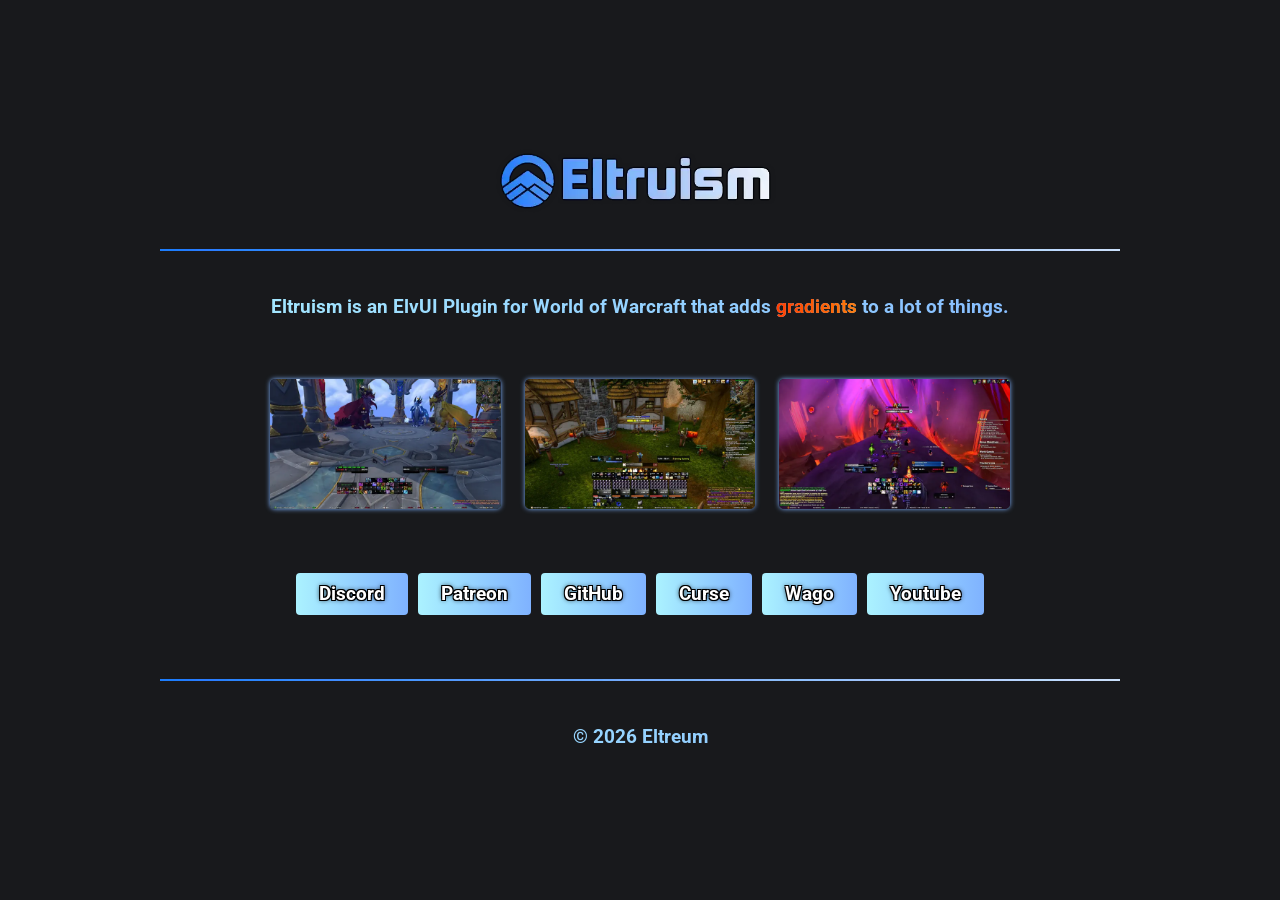
==== index.html @ 178b3215 "new year" ====
<!DOCTYPE html>
<html lang="en">
	<head>
		<meta charset="UTF-8">
		<meta name="viewport" content="width=device-width, initial-scale=1.0">
		<meta name="description" content="ElvUI Eltruism AddOn for World of Warcraft">
		<title>Eltruism</title>

		<link rel="preload" as="font" type="font/woff2" href="roboto-v48-latin-700.woff2" crossorigin>
		<link rel="preload" as="style" href="styles.css">
		<link rel="preload" as="image" href="name.webp">

		<link rel="stylesheet" href="styles.css">
		<link rel="icon" type="image/x-icon" href="favicon.png">
	</head>

	<body>
		<main class="container">
			<header>
				<h1>
					<img src="name.webp" alt="Eltruism Logo" class="logo" width="512" height="128">
				</h1>
				<hr class="separator">
				<p>
					<span>Eltruism is an ElvUI Plugin for World of Warcraft that adds <span class="animated-gradient-text">gradients</span> to a lot of things.</span>
				</p>
			</header>

			<section class="preview-gallery">
				<a href="Preview1Full.webp" target="_blank" class="preview-link">
					<img class="preview-image" src="PagePreview1.webp" alt="Eltruism Preview Image 1" width="300" height="169" loading="lazy">
				</a>
				<a href="Preview2Full.webp" target="_blank" class="preview-link">
					<img class="preview-image" src="PagePreview2.webp" alt="Eltruism Preview Image 2" width="300" height="169" loading="lazy">
				</a>
				<a href="Preview3Full.webp" target="_blank" class="preview-link">
					<img class="preview-image" src="PagePreview3.webp" alt="Eltruism Preview Image 3" width="300" height="169" loading="lazy">
				</a>
			</section>

			<nav class="button-group">
				<a class="button" href="https://discord.gg/rBXNxUY6pk" target="_blank" rel="noopener noreferrer"><span>Discord</span></a>
				<a class="button" href="https://www.patreon.com/eltreum" target="_blank" rel="noopener noreferrer"><span>Patreon</span></a>
				<a class="button" href="https://github.com/eltreum0/eltruism/releases/latest" target="_blank" rel="noopener noreferrer"><span>GitHub</span></a>
				<a class="button" href="https://www.curseforge.com/wow/addons/elvui-eltruism" target="_blank" rel="noopener noreferrer"><span>Curse</span></a>
				<a class="button" href="https://addons.wago.io/addons/elvui-eltruism" target="_blank" rel="noopener noreferrer"><span>Wago</span></a>
				<a class="button" href="https://www.youtube.com/results?search_query=eltruism" target="_blank" rel="noopener noreferrer"><span>Youtube</span></a>
			</nav>

			<footer>
				<hr class="separator">
				<p>© 2026 Eltreum</p>
			</footer>
		</main>
	</body>
</html>
---- styles.css ----
/* --- Self-Hosted Font Definition --- */
@font-face {
  font-display: swap;
  font-family: 'Roboto';
  font-style: normal;
  font-weight: 700;
  src: url('roboto-v48-latin-700.woff2') format('woff2');
}

/* This creates the "perfect fallback" font to prevent layout shift */
@font-face {
  font-family: 'Roboto Fallback';
  src: local('Arial');
  size-adjust: 97.8%;
  ascent-override: 92.5%;
  descent-override: 24.5%;
  line-gap-override: 0%;
}

/* --- CSS Variables --- */
:root {
	--bg-color: #18191c;
	--primary-gradient: linear-gradient(to right, #abf2ff, #7fb2ff);
	--text-color: #FFFFFF;
	--shadow-color: #7fb2ff;
	--anim-grad-c1: #ff3e02;
	--anim-grad-c2: #ff7c0a;
}

/* --- Base Layout --- */
body, html {
	margin: 0;
	padding: 0;
	width: 100%;
	min-height: 100vh;
	background-color: var(--bg-color);
	background-attachment: fixed;
	/* Use the fallback font first, then the real one */
	font-family: 'Roboto', 'Roboto Fallback', Arial, sans-serif;
	text-align: center;
}
body {
	display: flex;
	align-items: center;
	justify-content: center;
}
header, footer {
	width: 100%;
}
.container {
	max-width: 1200px;
	width: 95%;
	padding: 1rem;
	display: flex;
	flex-direction: column;
	align-items: center;
}

/* --- Page Elements --- */
p {
	font-size: clamp(1rem, 2vw, 1.2rem);
	min-height: 48px;
	display: flex;
	align-items: center;
	justify-content: center;
	background: var(--primary-gradient);
	-webkit-background-clip: text;
	background-clip: text;
	color: transparent;
	margin: 1rem 0;
	font-weight: bold;
}
.logo {
	display: block;
	max-width: clamp(288px, 19.2vw, 352px);
	height: auto;
	aspect-ratio: 512 / 128;
	margin: 0 auto;
}
.separator {
	border: none;
	height: 2px;
	width: 80%;
	margin: 2rem auto;
	background-image: url('bar.webp');
	background-size: 100% 100%;
}

/* --- Animations --- */
.animated-gradient-text {
	--bg-size: 200%;
	background: linear-gradient(90deg, var(--anim-grad-c1), var(--anim-grad-c2), var(--anim-grad-c1)) 0 0 / var(--bg-size) 100%;
	color: transparent;
	-webkit-background-clip: text;
	background-clip: text;
	animation: cyclegradient 5s infinite linear;
}
@keyframes cyclegradient {
	to {
		background-position: var(--bg-size) 0;
	}
}

/* --- Image Gallery --- */
.preview-gallery {
	display: flex;
	flex-direction: column;
	align-items: center;
	gap: 1.5rem;
	margin: 2rem 0;
}
.preview-gallery a {
	position: relative;
	z-index: 1;
	display: block;
	transition: transform 0.2s ease-in-out;
	aspect-ratio: 300 / 169; /* Perfectly match the HTML attributes */
}
.preview-image {
	display: block;
	width: 100%;
	height: 100%;
    object-fit: cover;
	border-radius: 5px;
	box-shadow: 0 0 5px var(--shadow-color);
	cursor: pointer;
}
.preview-gallery a:hover {
	z-index: 10;
	transform: scale(1.5);
}

/* --- Buttons --- */
.button-group {
	margin: 2rem 0;
	display: flex;
	flex-wrap: wrap;
	justify-content: center;
	gap: 10px;
	position: relative;
	z-index: 5;
}
.button {
	display: inline-block;
	padding: 0.5em 1.2em;
	border-radius: 4px;
	border: none;
	background-image: var(--primary-gradient);
	color: var(--text-color);
	text-shadow:
		0px 0px 5px #000,
		-1px -1px 0 #000,
		 1px -1px 0 #000,
		-1px  1px 0 #000,
		 1px  1px 0 #000;
	font-size: clamp(1rem, 2vw, 1.2rem);
	font-weight: bold;
	cursor: pointer;
	transition: all 0.5s;
	text-decoration: none;
	position: relative;
	overflow: hidden;
}
.button span { display: inline-block; position: relative; transition: transform 0.3s; }
.button:hover span { transform: translateX(-10px); }
.button::after { content: '\00bb'; position: absolute; opacity: 0; top: 50%; right: -20px; transform: translateY(-50%); transition: 0.3s; }
.button:hover::after { opacity: 1; right: 15px; }

/* --- Responsive Layout --- */
@media (min-aspect-ratio: 4/3) {
	.preview-gallery {
		flex-direction: row;
	}
	.preview-gallery a {
		width: clamp(180px, 18vw, 280px);
	}
	.preview-gallery a:hover {
		transform: scale(1.7);
	}
}
@media (max-width: 768px) {
	.preview-gallery a:hover {
		transform: scale(1.25);
	}
}
@media (max-width: 480px) {
	.preview-gallery a:hover {
		transform: scale(1.1);
	}
}
---- styles.css ----
/* --- Self-Hosted Font Definition --- */
@font-face {
  font-display: swap;
  font-family: 'Roboto';
  font-style: normal;
  font-weight: 700;
  src: url('roboto-v48-latin-700.woff2') format('woff2');
}

/* This creates the "perfect fallback" font to prevent layout shift */
@font-face {
  font-family: 'Roboto Fallback';
  src: local('Arial');
  size-adjust: 97.8%;
  ascent-override: 92.5%;
  descent-override: 24.5%;
  line-gap-override: 0%;
}

/* --- CSS Variables --- */
:root {
	--bg-color: #18191c;
	--primary-gradient: linear-gradient(to right, #abf2ff, #7fb2ff);
	--text-color: #FFFFFF;
	--shadow-color: #7fb2ff;
	--anim-grad-c1: #ff3e02;
	--anim-grad-c2: #ff7c0a;
}

/* --- Base Layout --- */
body, html {
	margin: 0;
	padding: 0;
	width: 100%;
	min-height: 100vh;
	background-color: var(--bg-color);
	background-attachment: fixed;
	/* Use the fallback font first, then the real one */
	font-family: 'Roboto', 'Roboto Fallback', Arial, sans-serif;
	text-align: center;
}
body {
	display: flex;
	align-items: center;
	justify-content: center;
}
header, footer {
	width: 100%;
}
.container {
	max-width: 1200px;
	width: 95%;
	padding: 1rem;
	display: flex;
	flex-direction: column;
	align-items: center;
}

/* --- Page Elements --- */
p {
	font-size: clamp(1rem, 2vw, 1.2rem);
	min-height: 48px;
	display: flex;
	align-items: center;
	justify-content: center;
	background: var(--primary-gradient);
	-webkit-background-clip: text;
	background-clip: text;
	color: transparent;
	margin: 1rem 0;
	font-weight: bold;
}
.logo {
	display: block;
	max-width: clamp(288px, 19.2vw, 352px);
	height: auto;
	aspect-ratio: 512 / 128;
	margin: 0 auto;
}
.separator {
	border: none;
	height: 2px;
	width: 80%;
	margin: 2rem auto;
	background-image: url('bar.webp');
	background-size: 100% 100%;
}

/* --- Animations --- */
.animated-gradient-text {
	--bg-size: 200%;
	background: linear-gradient(90deg, var(--anim-grad-c1), var(--anim-grad-c2), var(--anim-grad-c1)) 0 0 / var(--bg-size) 100%;
	color: transparent;
	-webkit-background-clip: text;
	background-clip: text;
	animation: cyclegradient 5s infinite linear;
}
@keyframes cyclegradient {
	to {
		background-position: var(--bg-size) 0;
	}
}

/* --- Image Gallery --- */
.preview-gallery {
	display: flex;
	flex-direction: column;
	align-items: center;
	gap: 1.5rem;
	margin: 2rem 0;
}
.preview-gallery a {
	position: relative;
	z-index: 1;
	display: block;
	transition: transform 0.2s ease-in-out;
	aspect-ratio: 300 / 169; /* Perfectly match the HTML attributes */
}
.preview-image {
	display: block;
	width: 100%;
	height: 100%;
    object-fit: cover;
	border-radius: 5px;
	box-shadow: 0 0 5px var(--shadow-color);
	cursor: pointer;
}
.preview-gallery a:hover {
	z-index: 10;
	transform: scale(1.5);
}

/* --- Buttons --- */
.button-group {
	margin: 2rem 0;
	display: flex;
	flex-wrap: wrap;
	justify-content: center;
	gap: 10px;
	position: relative;
	z-index: 5;
}
.button {
	display: inline-block;
	padding: 0.5em 1.2em;
	border-radius: 4px;
	border: none;
	background-image: var(--primary-gradient);
	color: var(--text-color);
	text-shadow:
		0px 0px 5px #000,
		-1px -1px 0 #000,
		 1px -1px 0 #000,
		-1px  1px 0 #000,
		 1px  1px 0 #000;
	font-size: clamp(1rem, 2vw, 1.2rem);
	font-weight: bold;
	cursor: pointer;
	transition: all 0.5s;
	text-decoration: none;
	position: relative;
	overflow: hidden;
}
.button span { display: inline-block; position: relative; transition: transform 0.3s; }
.button:hover span { transform: translateX(-10px); }
.button::after { content: '\00bb'; position: absolute; opacity: 0; top: 50%; right: -20px; transform: translateY(-50%); transition: 0.3s; }
.button:hover::after { opacity: 1; right: 15px; }

/* --- Responsive Layout --- */
@media (min-aspect-ratio: 4/3) {
	.preview-gallery {
		flex-direction: row;
	}
	.preview-gallery a {
		width: clamp(180px, 18vw, 280px);
	}
	.preview-gallery a:hover {
		transform: scale(1.7);
	}
}
@media (max-width: 768px) {
	.preview-gallery a:hover {
		transform: scale(1.25);
	}
}
@media (max-width: 480px) {
	.preview-gallery a:hover {
		transform: scale(1.1);
	}
}
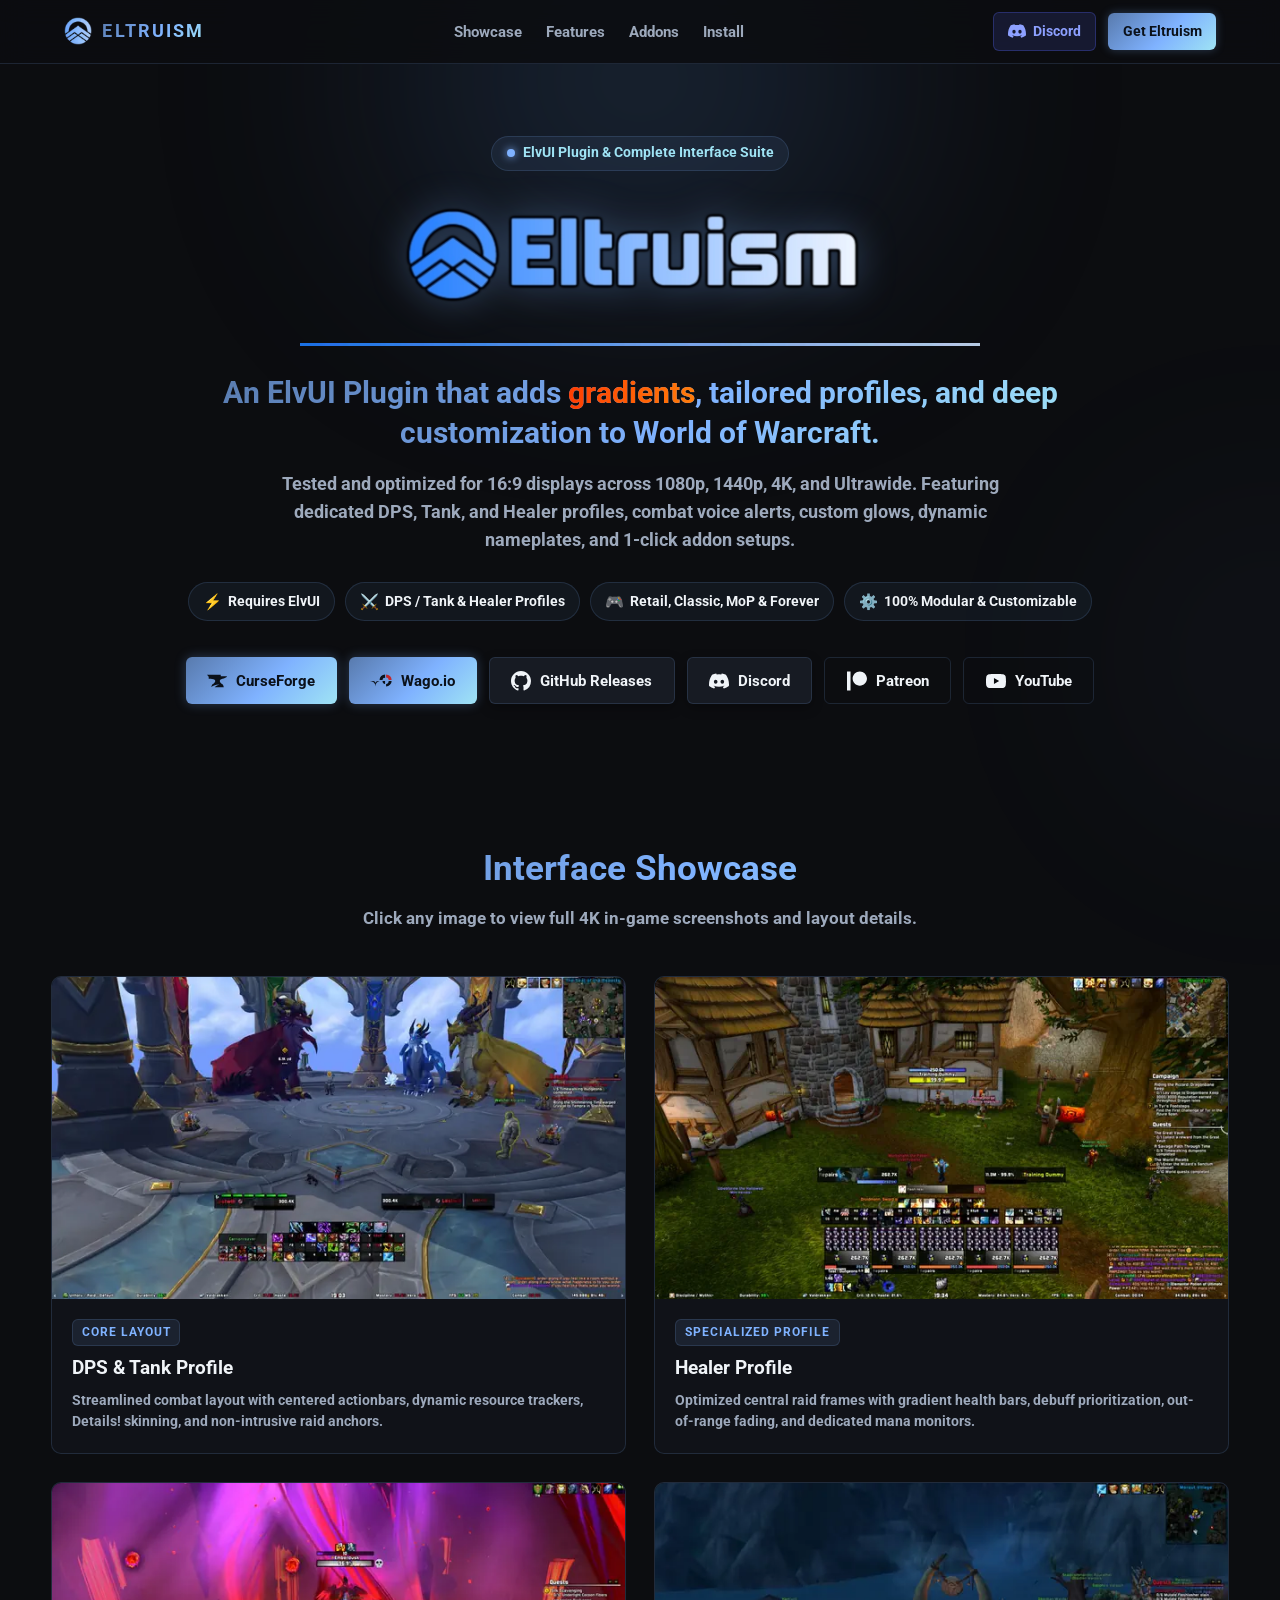
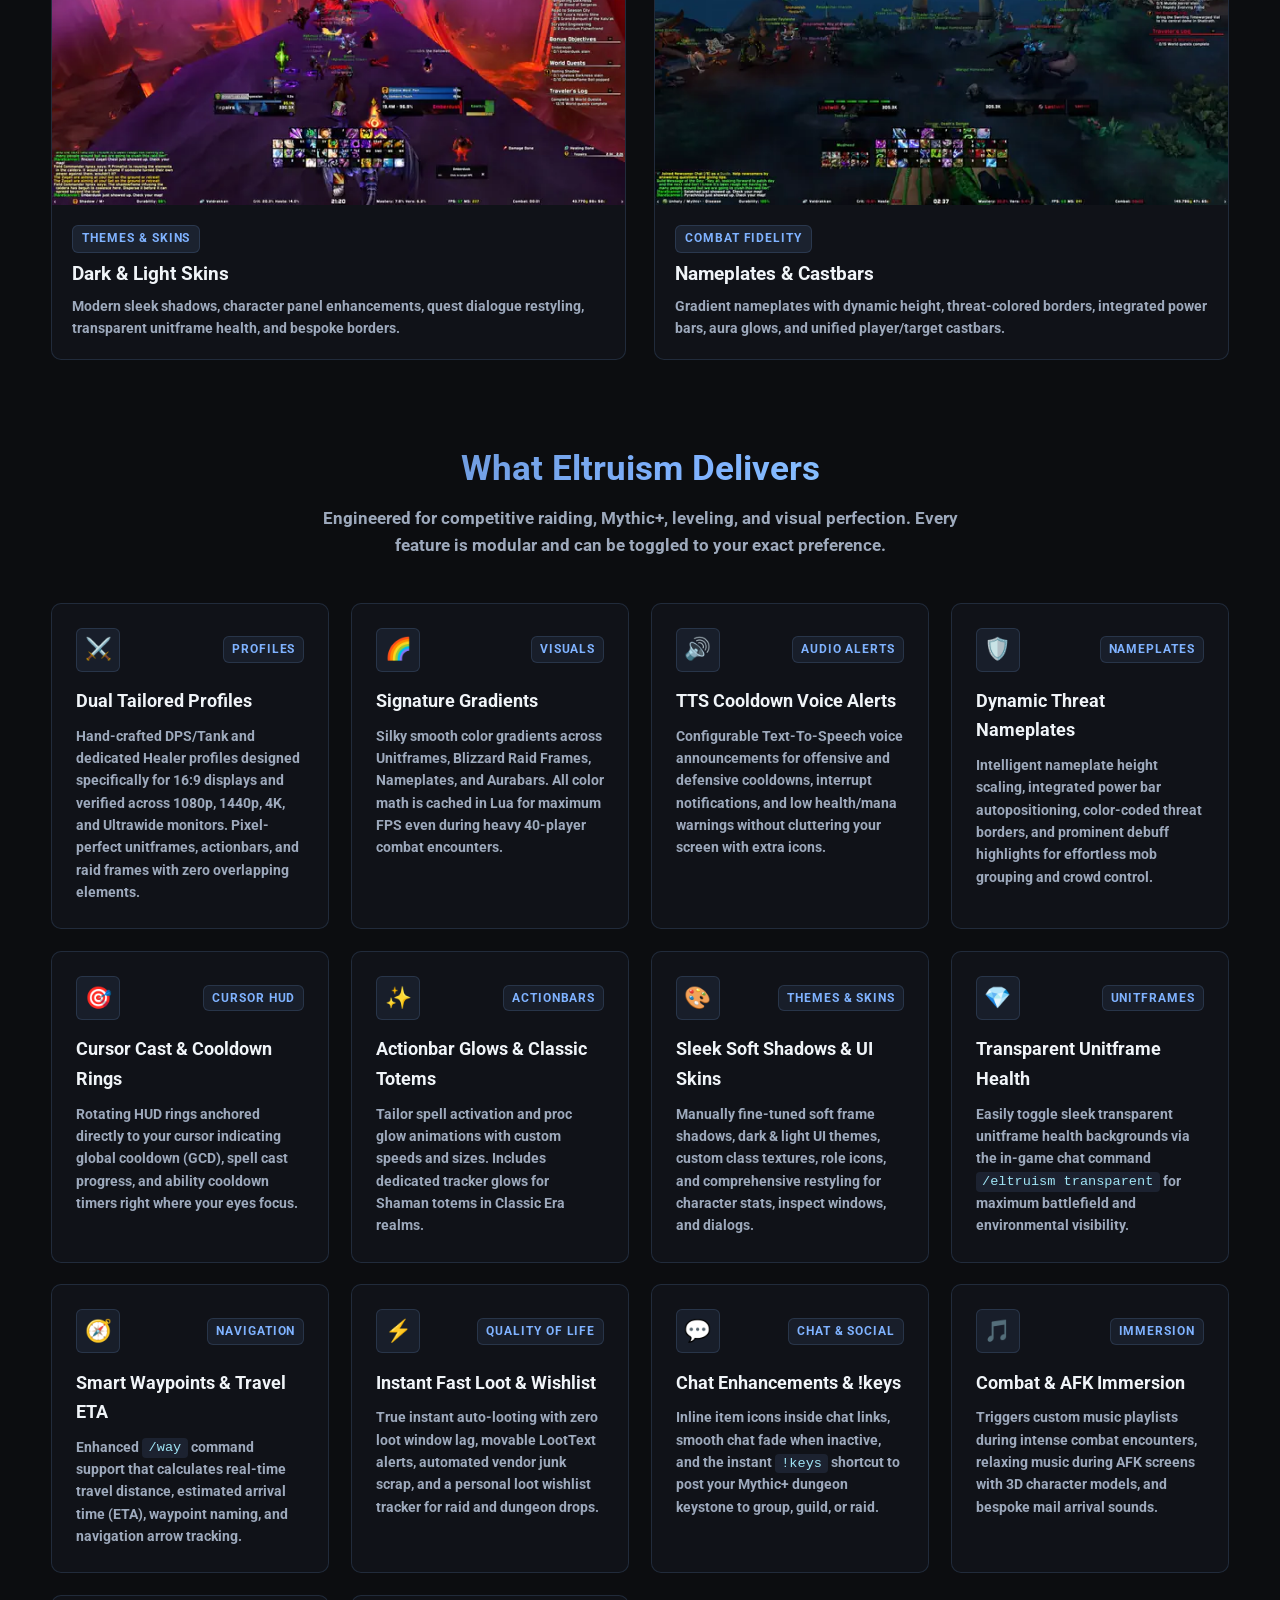
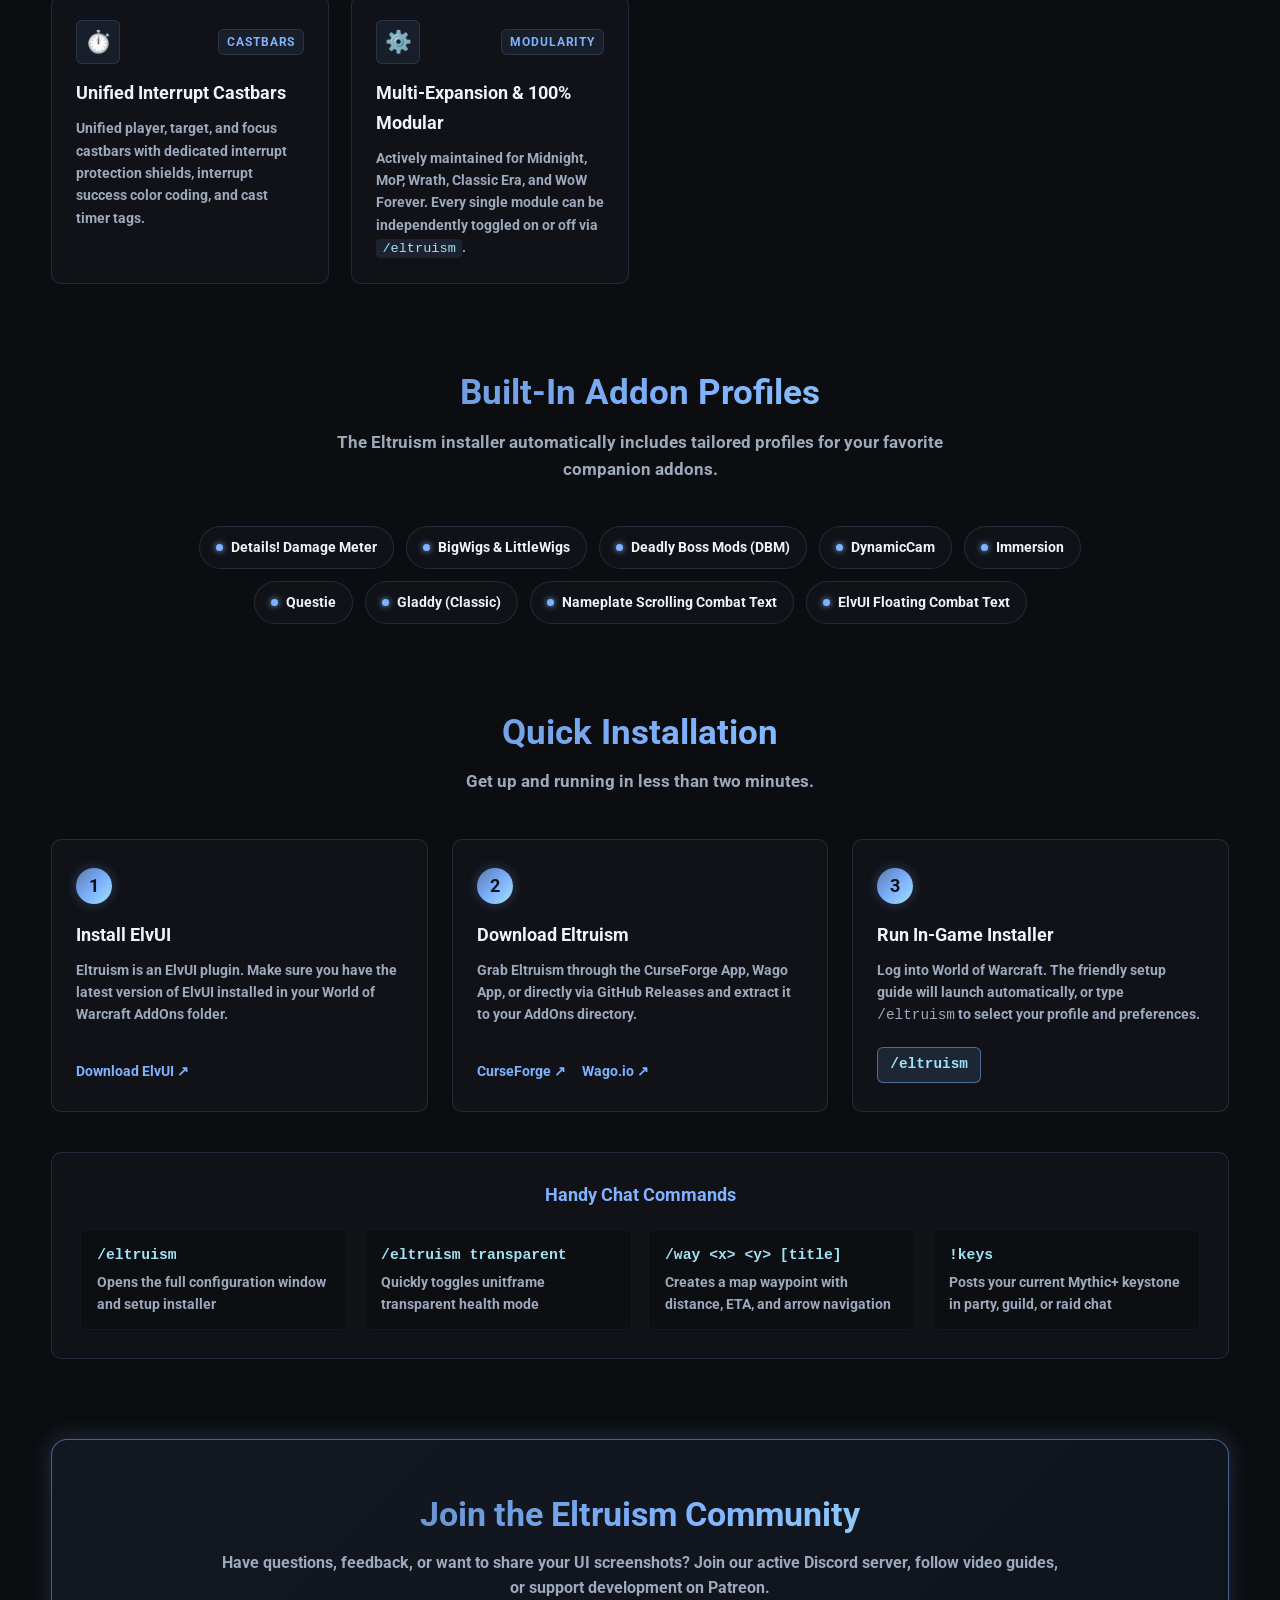
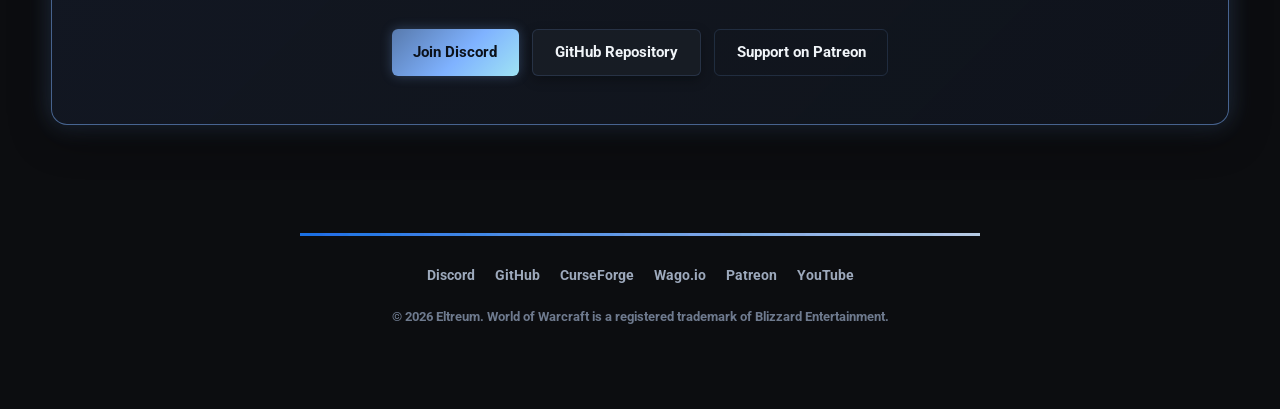
==== commit 441461e9: "update with a better layout and descriptions" ====
--- a/index.html
+++ b/index.html
@@ -1,56 +1,714 @@
 <!DOCTYPE html>
 <html lang="en">
-	<head>
-		<meta charset="UTF-8">
-		<meta name="viewport" content="width=device-width, initial-scale=1.0">
-		<meta name="description" content="ElvUI Eltruism AddOn for World of Warcraft">
-		<title>Eltruism</title>
-
-		<link rel="preload" as="font" type="font/woff2" href="roboto-v48-latin-700.woff2" crossorigin>
-		<link rel="preload" as="style" href="styles.css">
-		<link rel="preload" as="image" href="name.webp">
-
-		<link rel="stylesheet" href="styles.css">
-		<link rel="icon" type="image/x-icon" href="favicon.png">
-	</head>
-
-	<body>
-		<main class="container">
-			<header>
-				<h1>
-					<img src="name.webp" alt="Eltruism Logo" class="logo" width="512" height="128">
-				</h1>
-				<hr class="separator">
-				<p>
-					<span>Eltruism is an ElvUI Plugin for World of Warcraft that adds <span class="animated-gradient-text">gradients</span> to a lot of things.</span>
-				</p>
-			</header>
-
-			<section class="preview-gallery">
-				<a href="Preview1Full.webp" target="_blank" class="preview-link">
-					<img class="preview-image" src="PagePreview1.webp" alt="Eltruism Preview Image 1" width="300" height="169" loading="lazy">
+
+<head>
+	<meta charset="UTF-8">
+	<meta name="viewport" content="width=device-width, initial-scale=1.0">
+	<title>Eltruism — Premium ElvUI Plugin &amp; Profiles for World of Warcraft</title>
+	<meta name="description"
+		content="Eltruism is an ElvUI plugin for World of Warcraft featuring handcrafted DPS/Tank &amp; Healer profiles, signature gradients, custom glows, dynamic nameplates, TTS cooldowns, and addon integrations.">
+	<meta name="keywords"
+		content="ElvUI, Eltruism, Eltreum, World of Warcraft, WoW AddOn, WoW UI, Healer Profile, DPS Profile, Nameplates, Gradients, Tukui, CurseForge, Wago">
+	<meta name="author" content="Eltreum">
+	<link rel="canonical" href="https://eltruism.com/">
+
+	<meta property="og:type" content="website">
+	<meta property="og:url" content="https://eltruism.com/">
+	<meta property="og:title" content="Eltruism — Premium ElvUI Plugin &amp; Profiles for World of Warcraft">
+	<meta property="og:description"
+		content="Handcrafted DPS/Tank &amp; Healer profiles, signature gradients, custom glows, dynamic nameplates, TTS cooldowns, and deep addon integrations.">
+	<meta property="og:image" content="https://eltruism.com/PagePreview1.webp">
+	<meta property="og:image:width" content="640">
+	<meta property="og:image:height" content="360">
+
+	<meta name="twitter:card" content="summary_large_image">
+	<meta name="twitter:url" content="https://eltruism.com/">
+	<meta name="twitter:title" content="Eltruism — Premium ElvUI Plugin &amp; Profiles">
+	<meta name="twitter:description"
+		content="Handcrafted DPS/Tank &amp; Healer profiles, signature gradients, custom glows, dynamic nameplates, and deep addon integrations.">
+	<meta name="twitter:image" content="https://eltruism.com/PagePreview1.webp">
+
+	<meta name="theme-color" content="#101114">
+	<link rel="icon" type="image/png" href="favicon.png">
+
+	<link rel="preload" as="font" type="font/woff2" href="roboto-v48-latin-700.woff2" crossorigin>
+	<link rel="preload" as="style" href="styles.css">
+	<link rel="preload" as="image" href="logohq.webp">
+
+	<link rel="stylesheet" href="styles.css">
+</head>
+
+<body>
+
+	<div class="bg-glow bg-glow-1" aria-hidden="true"></div>
+	<div class="bg-glow bg-glow-2" aria-hidden="true"></div>
+
+	<nav class="site-nav" aria-label="Main Navigation">
+		<div class="nav-inner">
+			<a href="#" class="nav-brand" aria-label="Eltruism Home">
+				<img src="logo.webp" alt="Eltruism Crest" class="nav-logo" width="32" height="32">
+				<span class="nav-brand-text">ELTRUISM</span>
+			</a>
+			<ul class="nav-links">
+				<li><a href="#previews">Showcase</a></li>
+				<li><a href="#features">Features</a></li>
+				<li><a href="#addons">Addons</a></li>
+				<li><a href="#install">Install</a></li>
+			</ul>
+			<div class="nav-actions">
+				<a href="https://discord.gg/rBXNxUY6pk" target="_blank" rel="noopener noreferrer"
+					class="nav-btn nav-btn-discord" aria-label="Join Discord">
+					<svg class="icon" viewBox="0 0 24 24" width="18" height="18" aria-hidden="true" fill="currentColor">
+						<path
+							d="M20.317 4.37a19.791 19.791 0 0 0-4.885-1.515.074.074 0 0 0-.079.037c-.21.375-.444.864-.608 1.25a18.27 18.27 0 0 0-5.487 0 12.64 12.64 0 0 0-.617-1.25.077.077 0 0 0-.079-.037A19.736 19.736 0 0 0 3.677 4.37a.07.07 0 0 0-.032.027C.533 9.046-.32 13.58.099 18.057a.082.082 0 0 0 .031.057 19.9 19.9 0 0 0 5.993 3.03.078.078 0 0 0 .084-.028c.462-.63.874-1.295 1.226-1.994.021-.041.001-.09-.041-.106a13.107 13.107 0 0 1-1.872-.892.077.077 0 0 1-.008-.128 10.2 10.2 0 0 0 .372-.292.074.074 0 0 1 .077-.01c3.929 1.793 8.18 1.793 12.061 0a.074.074 0 0 1 .078.01c.12.098.246.198.373.292a.077.077 0 0 1-.006.127 12.299 12.299 0 0 1-1.873.893.077.077 0 0 0-.041.107c.36.698.772 1.362 1.225 1.993a.076.076 0 0 0 .084.028 19.839 19.839 0 0 0 6.002-3.03.077.077 0 0 0 .032-.054c.5-5.177-.838-9.674-3.549-13.66a.061.061 0 0 0-.031-.028zM8.02 15.33c-1.183 0-2.157-1.085-2.157-2.419 0-1.333.956-2.419 2.157-2.419 1.21 0 2.176 1.096 2.157 2.42 0 1.333-.956 2.418-2.157 2.418zm7.975 0c-1.183 0-2.157-1.085-2.157-2.419 0-1.333.955-2.419 2.157-2.419 1.21 0 2.176 1.096 2.157 2.42 0 1.333-.946 2.418-2.157 2.418z" />
+					</svg>
+					<span>Discord</span>
 				</a>
-				<a href="Preview2Full.webp" target="_blank" class="preview-link">
-					<img class="preview-image" src="PagePreview2.webp" alt="Eltruism Preview Image 2" width="300" height="169" loading="lazy">
+				<a href="#install" class="nav-btn nav-btn-primary">
+					<span>Get Eltruism</span>
 				</a>
-				<a href="Preview3Full.webp" target="_blank" class="preview-link">
-					<img class="preview-image" src="PagePreview3.webp" alt="Eltruism Preview Image 3" width="300" height="169" loading="lazy">
+			</div>
+		</div>
+	</nav>
+
+	<main class="page-container">
+
+		<header class="hero-section">
+			<div class="hero-badge">
+				<span class="badge-dot"></span>
+				<span>ElvUI Plugin &amp; Complete Interface Suite</span>
+			</div>
+
+			<div class="hero-logo-wrap">
+				<img src="logohq.webp" alt="Eltruism Logo" class="hero-logo" width="512" height="128"
+					fetchpriority="high">
+			</div>
+
+			<hr class="separator" aria-hidden="true">
+
+			<h1 class="hero-tagline">
+				An ElvUI Plugin that adds <span class="animated-gradient-text">gradients</span>, tailored profiles, and
+				deep customization to World of Warcraft.
+			</h1>
+
+			<p class="hero-subtext">
+				Tested and optimized for 16:9 displays across 1080p, 1440p, 4K, and Ultrawide. Featuring dedicated DPS,
+				Tank, and Healer profiles, combat voice alerts, custom glows, dynamic nameplates, and 1-click addon
+				setups.
+			</p>
+
+			<div class="hero-pills" role="list">
+				<div class="pill" role="listitem">
+					<span class="pill-icon">⚡</span>
+					<span>Requires ElvUI</span>
+				</div>
+				<div class="pill" role="listitem">
+					<span class="pill-icon">⚔️</span>
+					<span>DPS / Tank &amp; Healer Profiles</span>
+				</div>
+				<div class="pill" role="listitem">
+					<span class="pill-icon">🎮</span>
+					<span>Retail, Classic, MoP &amp; Forever</span>
+				</div>
+				<div class="pill" role="listitem">
+					<span class="pill-icon">⚙️</span>
+					<span>100% Modular &amp; Customizable</span>
+				</div>
+			</div>
+
+			<div class="hero-cta-group">
+				<a class="button button-primary" href="https://www.curseforge.com/wow/addons/elvui-eltruism"
+					target="_blank" rel="noopener noreferrer">
+					<svg class="btn-icon" viewBox="0 0 24 24" width="20" height="20" aria-hidden="true"
+						fill="currentColor">
+						<path
+							d="M18.326 9.2145S23.2261 8.4418 24 6.1882h-7.5066V4.4H0l2.0318 2.3576V9.173s5.1267-.2665 7.1098 1.2372c2.7146 2.516-3.053 5.917-3.053 5.917L5.0995 19.6c1.5465-1.4726 4.494-3.3775 9.8983-3.2857-2.0565.65-4.1245 1.6651-5.7344 3.2857h10.9248l-1.0288-3.2726s-7.918-4.6688-.8336-7.1127z" />
+					</svg>
+					<span>CurseForge</span>
 				</a>
-			</section>
-
-			<nav class="button-group">
-				<a class="button" href="https://discord.gg/rBXNxUY6pk" target="_blank" rel="noopener noreferrer"><span>Discord</span></a>
-				<a class="button" href="https://www.patreon.com/eltreum" target="_blank" rel="noopener noreferrer"><span>Patreon</span></a>
-				<a class="button" href="https://github.com/eltreum0/eltruism/releases/latest" target="_blank" rel="noopener noreferrer"><span>GitHub</span></a>
-				<a class="button" href="https://www.curseforge.com/wow/addons/elvui-eltruism" target="_blank" rel="noopener noreferrer"><span>Curse</span></a>
-				<a class="button" href="https://addons.wago.io/addons/elvui-eltruism" target="_blank" rel="noopener noreferrer"><span>Wago</span></a>
-				<a class="button" href="https://www.youtube.com/results?search_query=eltruism" target="_blank" rel="noopener noreferrer"><span>Youtube</span></a>
-			</nav>
-
-			<footer>
-				<hr class="separator">
-				<p>© 2026 Eltreum</p>
-			</footer>
-		</main>
-	</body>
+
+				<a class="button button-primary" href="https://addons.wago.io/addons/elvui-eltruism" target="_blank"
+					rel="noopener noreferrer">
+					<svg class="btn-icon" viewBox="0 0 175 97" width="22" height="13" aria-hidden="true">
+						<path fill="#c1272d"
+							d="M 128,44 L 148,44 A 20,20 0 0,0 128,24 L 128,0 A 44,44 0 0,1 172,44 Z" />
+						<path fill="currentColor"
+							d="M 120,44 L 120,24 A 20,20 0 0,0 100,44 L 76,44 A 44,44 0 0,1 120,0 Z" />
+						<path fill="currentColor"
+							d="M 128,52 L 128,76 A 20,20 0 0,0 148,52 L 172,52 A 44,44 0 0,1 128,96 Z" />
+						<path fill="currentColor"
+							d="M 120,52 L 120,76 A 20,20 0 0,1 100,52 L 76,52 A 44,44 0 0,0 44,96 A 44,44 0 0,0 0,52 L 24,52 A 20,20 0 0,1 44,72 A 20,20 0 0,1 64,52 Z" />
+					</svg>
+					<span>Wago.io</span>
+				</a>
+
+				<a class="button button-secondary" href="https://github.com/eltreum0/eltruism/releases/latest"
+					target="_blank" rel="noopener noreferrer">
+					<svg class="btn-icon" viewBox="0 0 24 24" width="20" height="20" aria-hidden="true"
+						fill="currentColor">
+						<path
+							d="M12 0C5.37 0 0 5.37 0 12c0 5.31 3.435 9.795 8.205 11.385.6.105.825-.255.825-.57 0-.285-.015-1.23-.015-2.235-3.015.555-3.795-.735-4.035-1.41-.135-.345-.72-1.41-1.23-1.695-.42-.225-1.02-.78-.015-.795.945-.015 1.62.87 1.845 1.23 1.08 1.815 2.805 1.305 3.495.99.105-.78.42-1.305.765-1.605-2.67-.3-5.46-1.335-5.46-5.925 0-1.305.465-2.385 1.23-3.225-.12-.3-.54-1.53.12-3.18 0 0 1.005-.315 3.3 1.23.96-.27 1.98-.405 3-.405s2.04.135 3 .405c2.295-1.56 3.3-1.23 3.3-1.23.66 1.65.24 2.88.12 3.18.765.84 1.23 1.905 1.23 3.225 0 4.605-2.805 5.625-5.475 5.925.435.375.81 1.095.81 2.22 0 1.605-.015 2.895-.015 3.3 0 .315.225.69.825.57A12.02 12.02 0 0 0 24 12c0-6.63-5.37-12-12-12z" />
+					</svg>
+					<span>GitHub Releases</span>
+				</a>
+
+				<a class="button button-secondary" href="https://discord.gg/rBXNxUY6pk" target="_blank"
+					rel="noopener noreferrer">
+					<svg class="btn-icon" viewBox="0 0 24 24" width="20" height="20" aria-hidden="true"
+						fill="currentColor">
+						<path
+							d="M20.317 4.37a19.791 19.791 0 0 0-4.885-1.515.074.074 0 0 0-.079.037c-.21.375-.444.864-.608 1.25a18.27 18.27 0 0 0-5.487 0 12.64 12.64 0 0 0-.617-1.25.077.077 0 0 0-.079-.037A19.736 19.736 0 0 0 3.677 4.37a.07.07 0 0 0-.032.027C.533 9.046-.32 13.58.099 18.057a.082.082 0 0 0 .031.057 19.9 19.9 0 0 0 5.993 3.03.078.078 0 0 0 .084-.028c.462-.63.874-1.295 1.226-1.994.021-.041.001-.09-.041-.106a13.107 13.107 0 0 1-1.872-.892.077.077 0 0 1-.008-.128 10.2 10.2 0 0 0 .372-.292.074.074 0 0 1 .077-.01c3.929 1.793 8.18 1.793 12.061 0a.074.074 0 0 1 .078.01c.12.098.246.198.373.292a.077.077 0 0 1-.006.127 12.299 12.299 0 0 1-1.873.893.077.077 0 0 0-.041.107c.36.698.772 1.362 1.225 1.993a.076.076 0 0 0 .084.028 19.839 19.839 0 0 0 6.002-3.03.077.077 0 0 0 .032-.054c.5-5.177-.838-9.674-3.549-13.66a.061.061 0 0 0-.031-.028zM8.02 15.33c-1.183 0-2.157-1.085-2.157-2.419 0-1.333.956-2.419 2.157-2.419 1.21 0 2.176 1.096 2.157 2.42 0 1.333-.956 2.418-2.157 2.418zm7.975 0c-1.183 0-2.157-1.085-2.157-2.419 0-1.333.955-2.419 2.157-2.419 1.21 0 2.176 1.096 2.157 2.42 0 1.333-.946 2.418-2.157 2.418z" />
+					</svg>
+					<span>Discord</span>
+				</a>
+
+				<a class="button button-outline" href="https://www.patreon.com/eltreum" target="_blank"
+					rel="noopener noreferrer">
+					<svg class="btn-icon" viewBox="0 0 24 24" width="20" height="20" aria-hidden="true"
+						fill="currentColor">
+						<path
+							d="M15.386.5C10.63.5 6.756 4.374 6.756 9.13c0 4.707 3.874 8.532 8.63 8.532 4.707 0 8.581-3.825 8.581-8.532C23.967 4.374 20.093.5 15.386.5zM.033 23.5h4.205V.5H.033v23z" />
+					</svg>
+					<span>Patreon</span>
+				</a>
+
+				<a class="button button-outline" href="https://www.youtube.com/results?search_query=eltruism"
+					target="_blank" rel="noopener noreferrer">
+					<svg class="btn-icon" viewBox="0 0 24 24" width="20" height="20" aria-hidden="true"
+						fill="currentColor">
+						<path
+							d="M23.498 6.186a3.016 3.016 0 0 0-2.122-2.136C19.505 3.545 12 3.545 12 3.545s-7.505 0-9.377.505A3.017 3.017 0 0 0 .502 6.186C0 8.07 0 12 0 12s0 3.93.502 5.814a3.016 3.016 0 0 0 2.122 2.136c1.871.505 9.376.505 9.376.505s7.505 0 9.377-.505a3.015 3.015 0 0 0 2.122-2.136C24 15.93 24 12 24 12s0-3.93-.502-5.814zM9.545 15.568V8.432L15.818 12l-6.273 3.568z" />
+					</svg>
+					<span>YouTube</span>
+				</a>
+			</div>
+		</header>
+
+
+		<section id="previews" class="section-block">
+			<div class="section-header">
+				<h2 class="section-title">Interface Showcase</h2>
+				<p class="section-subtitle">Click any image to view full 4K in-game screenshots and layout details.</p>
+			</div>
+
+			<div class="gallery-grid">
+
+				<div class="gallery-card">
+					<a href="#preview1" class="gallery-thumb-link" aria-label="Expand Preview 1: DPS and Tank Profile">
+						<img class="gallery-thumb" src="PagePreview1.webp" alt="Eltruism DPS and Tank Profile Preview"
+							width="640" height="360" loading="lazy">
+						<div class="gallery-overlay">
+							<span class="gallery-zoom-badge">🔍 Click to inspect (4K)</span>
+						</div>
+					</a>
+					<div class="gallery-meta">
+						<div class="gallery-tag">Core Layout</div>
+						<h3 class="gallery-heading">DPS &amp; Tank Profile</h3>
+						<p class="gallery-desc">Streamlined combat layout with centered actionbars, dynamic resource
+							trackers, Details! skinning, and non-intrusive raid anchors.</p>
+					</div>
+				</div>
+
+
+				<div class="gallery-card">
+					<a href="#preview2" class="gallery-thumb-link"
+						aria-label="Expand Preview 2: Healer Profile and Raid Frames">
+						<img class="gallery-thumb" src="PagePreview2.webp" alt="Eltruism Healer Profile Preview"
+							width="640" height="360" loading="lazy">
+						<div class="gallery-overlay">
+							<span class="gallery-zoom-badge">🔍 Click to inspect (4K)</span>
+						</div>
+					</a>
+					<div class="gallery-meta">
+						<div class="gallery-tag">Specialized Profile</div>
+						<h3 class="gallery-heading">Healer Profile</h3>
+						<p class="gallery-desc">Optimized central raid frames with gradient health bars, debuff
+							prioritization, out-of-range fading, and dedicated mana monitors.</p>
+					</div>
+				</div>
+
+
+				<div class="gallery-card">
+					<a href="#preview3" class="gallery-thumb-link"
+						aria-label="Expand Preview 3: Dark and Light Modes and UI Skins">
+						<img class="gallery-thumb" src="PagePreview3.webp" alt="Eltruism Skins and Themes Preview"
+							width="640" height="360" loading="lazy">
+						<div class="gallery-overlay">
+							<span class="gallery-zoom-badge">🔍 Click to inspect (4K)</span>
+						</div>
+					</a>
+					<div class="gallery-meta">
+						<div class="gallery-tag">Themes &amp; Skins</div>
+						<h3 class="gallery-heading">Dark &amp; Light Skins</h3>
+						<p class="gallery-desc">Modern sleek shadows, character panel enhancements, quest dialogue
+							restyling, transparent unitframe health, and bespoke borders.</p>
+					</div>
+				</div>
+
+
+				<div class="gallery-card">
+					<a href="#preview4" class="gallery-thumb-link"
+						aria-label="Expand Preview 4: Dynamic Nameplates and Castbars">
+						<img class="gallery-thumb" src="PagePreview4.webp"
+							alt="Eltruism Nameplates and Castbars Preview" width="640" height="360" loading="lazy">
+						<div class="gallery-overlay">
+							<span class="gallery-zoom-badge">🔍 Click to inspect (4K)</span>
+						</div>
+					</a>
+					<div class="gallery-meta">
+						<div class="gallery-tag">Combat Fidelity</div>
+						<h3 class="gallery-heading">Nameplates &amp; Castbars</h3>
+						<p class="gallery-desc">Gradient nameplates with dynamic height, threat-colored borders,
+							integrated power bars, aura glows, and unified player/target castbars.</p>
+					</div>
+				</div>
+			</div>
+		</section>
+
+		<div id="preview1" class="lightbox-modal" role="dialog" aria-modal="true"
+			aria-label="Preview 1: DPS &amp; Tank Profile">
+			<a href="#!" class="lightbox-backdrop" aria-label="Close modal"></a>
+			<div class="lightbox-dialog">
+				<div class="lightbox-topbar">
+					<span class="lightbox-title">DPS &amp; Tank Profile — 4K Screenshot</span>
+					<div class="lightbox-controls">
+						<a href="Preview1Full.webp" target="_blank" rel="noopener noreferrer" class="lightbox-external"
+							aria-label="Open original image">Open Full Image ↗</a>
+						<a href="#!" class="lightbox-close" aria-label="Close modal">&times;</a>
+					</div>
+				</div>
+				<div class="lightbox-media">
+					<img src="Preview1Full.webp" alt="Eltruism DPS and Tank Profile in full resolution" loading="lazy">
+				</div>
+				<div class="lightbox-nav">
+					<a href="#preview4" class="lightbox-arrow" aria-label="Previous image">&larr; Previous</a>
+					<span class="lightbox-counter">1 / 4</span>
+					<a href="#preview2" class="lightbox-arrow" aria-label="Next image">Next &rarr;</a>
+				</div>
+			</div>
+		</div>
+
+		<div id="preview2" class="lightbox-modal" role="dialog" aria-modal="true"
+			aria-label="Preview 2: Healer Profile">
+			<a href="#!" class="lightbox-backdrop" aria-label="Close modal"></a>
+			<div class="lightbox-dialog">
+				<div class="lightbox-topbar">
+					<span class="lightbox-title">Healer Profile — 4K Screenshot</span>
+					<div class="lightbox-controls">
+						<a href="Preview2Full.webp" target="_blank" rel="noopener noreferrer" class="lightbox-external"
+							aria-label="Open original image">Open Full Image ↗</a>
+						<a href="#!" class="lightbox-close" aria-label="Close modal">&times;</a>
+					</div>
+				</div>
+				<div class="lightbox-media">
+					<img src="Preview2Full.webp" alt="Eltruism Healer Profile in full resolution" loading="lazy">
+				</div>
+				<div class="lightbox-nav">
+					<a href="#preview1" class="lightbox-arrow" aria-label="Previous image">&larr; Previous</a>
+					<span class="lightbox-counter">2 / 4</span>
+					<a href="#preview3" class="lightbox-arrow" aria-label="Next image">Next &rarr;</a>
+				</div>
+			</div>
+		</div>
+
+		<div id="preview3" class="lightbox-modal" role="dialog" aria-modal="true"
+			aria-label="Preview 3: Skins and Themes">
+			<a href="#!" class="lightbox-backdrop" aria-label="Close modal"></a>
+			<div class="lightbox-dialog">
+				<div class="lightbox-topbar">
+					<span class="lightbox-title">Skins, Dark &amp; Light Themes — 4K Screenshot</span>
+					<div class="lightbox-controls">
+						<a href="Preview3Full.webp" target="_blank" rel="noopener noreferrer" class="lightbox-external"
+							aria-label="Open original image">Open Full Image ↗</a>
+						<a href="#!" class="lightbox-close" aria-label="Close modal">&times;</a>
+					</div>
+				</div>
+				<div class="lightbox-media">
+					<img src="Preview3Full.webp" alt="Eltruism Skins and Themes in full resolution" loading="lazy">
+				</div>
+				<div class="lightbox-nav">
+					<a href="#preview2" class="lightbox-arrow" aria-label="Previous image">&larr; Previous</a>
+					<span class="lightbox-counter">3 / 4</span>
+					<a href="#preview4" class="lightbox-arrow" aria-label="Next image">Next &rarr;</a>
+				</div>
+			</div>
+		</div>
+
+		<div id="preview4" class="lightbox-modal" role="dialog" aria-modal="true"
+			aria-label="Preview 4: Dynamic Nameplates and Castbars">
+			<a href="#!" class="lightbox-backdrop" aria-label="Close modal"></a>
+			<div class="lightbox-dialog">
+				<div class="lightbox-topbar">
+					<span class="lightbox-title">Nameplates &amp; Castbars — 4K Screenshot</span>
+					<div class="lightbox-controls">
+						<a href="Preview4Full.webp" target="_blank" rel="noopener noreferrer" class="lightbox-external"
+							aria-label="Open original image">Open Full Image ↗</a>
+						<a href="#!" class="lightbox-close" aria-label="Close modal">&times;</a>
+					</div>
+				</div>
+				<div class="lightbox-media">
+					<img src="Preview4Full.webp" alt="Eltruism Nameplates and Castbars in full resolution"
+						loading="lazy">
+				</div>
+				<div class="lightbox-nav">
+					<a href="#preview3" class="lightbox-arrow" aria-label="Previous image">&larr; Previous</a>
+					<span class="lightbox-counter">4 / 4</span>
+					<a href="#preview1" class="lightbox-arrow" aria-label="Next image">Next &rarr;</a>
+				</div>
+			</div>
+		</div>
+
+		<section id="features" class="section-block">
+			<div class="section-header">
+				<h2 class="section-title">What Eltruism Delivers</h2>
+				<p class="section-subtitle">Engineered for competitive raiding, Mythic+, leveling, and visual
+					perfection. Every feature is modular and can be toggled to your exact preference.</p>
+			</div>
+
+			<div class="features-grid">
+				<!-- Feature 1 -->
+				<div class="feature-card">
+					<div class="feature-top">
+						<div class="feature-icon-box">
+							<span class="feature-icon">⚔️</span>
+						</div>
+						<span class="feature-category">Profiles</span>
+					</div>
+					<h3 class="feature-title">Dual Tailored Profiles</h3>
+					<p class="feature-text">Hand-crafted DPS/Tank and dedicated Healer profiles designed specifically
+						for 16:9 displays and verified across 1080p, 1440p, 4K, and Ultrawide monitors. Pixel-perfect
+						unitframes, actionbars, and raid frames with zero overlapping elements.</p>
+				</div>
+
+				<div class="feature-card">
+					<div class="feature-top">
+						<div class="feature-icon-box">
+							<span class="feature-icon">🌈</span>
+						</div>
+						<span class="feature-category">Visuals</span>
+					</div>
+					<h3 class="feature-title">Signature Gradients</h3>
+					<p class="feature-text">Silky smooth color gradients across Unitframes, Blizzard Raid Frames,
+						Nameplates, and Aurabars. All color math is cached in Lua for maximum FPS even during heavy
+						40-player combat encounters.</p>
+				</div>
+
+				<div class="feature-card">
+					<div class="feature-top">
+						<div class="feature-icon-box">
+							<span class="feature-icon">🔊</span>
+						</div>
+						<span class="feature-category">Audio Alerts</span>
+					</div>
+					<h3 class="feature-title">TTS Cooldown Voice Alerts</h3>
+					<p class="feature-text">Configurable Text-To-Speech voice announcements for offensive and defensive
+						cooldowns, interrupt notifications, and low health/mana warnings without cluttering your screen
+						with extra icons.</p>
+				</div>
+
+				<div class="feature-card">
+					<div class="feature-top">
+						<div class="feature-icon-box">
+							<span class="feature-icon">🛡️</span>
+						</div>
+						<span class="feature-category">Nameplates</span>
+					</div>
+					<h3 class="feature-title">Dynamic Threat Nameplates</h3>
+					<p class="feature-text">Intelligent nameplate height scaling, integrated power bar autopositioning,
+						color-coded threat borders, and prominent debuff highlights for effortless mob grouping and
+						crowd control.</p>
+				</div>
+
+				<div class="feature-card">
+					<div class="feature-top">
+						<div class="feature-icon-box">
+							<span class="feature-icon">🎯</span>
+						</div>
+						<span class="feature-category">Cursor HUD</span>
+					</div>
+					<h3 class="feature-title">Cursor Cast &amp; Cooldown Rings</h3>
+					<p class="feature-text">Rotating HUD rings anchored directly to your cursor indicating global
+						cooldown (GCD), spell cast progress, and ability cooldown timers right where your eyes focus.
+					</p>
+				</div>
+
+				<div class="feature-card">
+					<div class="feature-top">
+						<div class="feature-icon-box">
+							<span class="feature-icon">✨</span>
+						</div>
+						<span class="feature-category">Actionbars</span>
+					</div>
+					<h3 class="feature-title">Actionbar Glows &amp; Classic Totems</h3>
+					<p class="feature-text">Tailor spell activation and proc glow animations with custom speeds and
+						sizes. Includes dedicated tracker glows for Shaman totems in Classic Era realms.
+					</p>
+				</div>
+
+				<div class="feature-card">
+					<div class="feature-top">
+						<div class="feature-icon-box">
+							<span class="feature-icon">🎨</span>
+						</div>
+						<span class="feature-category">Themes &amp; Skins</span>
+					</div>
+					<h3 class="feature-title">Sleek Soft Shadows &amp; UI Skins</h3>
+					<p class="feature-text">Manually fine-tuned soft frame shadows, dark &amp; light UI themes,
+						custom class textures, role icons, and comprehensive restyling for character stats, inspect
+						windows, and dialogs.</p>
+				</div>
+
+				<div class="feature-card">
+					<div class="feature-top">
+						<div class="feature-icon-box">
+							<span class="feature-icon">💎</span>
+						</div>
+						<span class="feature-category">Unitframes</span>
+					</div>
+					<h3 class="feature-title">Transparent Unitframe Health</h3>
+					<p class="feature-text">Easily toggle sleek transparent unitframe health backgrounds via the in-game
+						chat command <code>/eltruism transparent</code> for maximum battlefield and environmental
+						visibility.</p>
+				</div>
+
+				<div class="feature-card">
+					<div class="feature-top">
+						<div class="feature-icon-box">
+							<span class="feature-icon">🧭</span>
+						</div>
+						<span class="feature-category">Navigation</span>
+					</div>
+					<h3 class="feature-title">Smart Waypoints &amp; Travel ETA</h3>
+					<p class="feature-text">Enhanced <code>/way</code> command support that calculates real-time travel
+						distance, estimated arrival time (ETA), waypoint naming, and navigation arrow tracking.</p>
+				</div>
+
+				<div class="feature-card">
+					<div class="feature-top">
+						<div class="feature-icon-box">
+							<span class="feature-icon">⚡</span>
+						</div>
+						<span class="feature-category">Quality of Life</span>
+					</div>
+					<h3 class="feature-title">Instant Fast Loot &amp; Wishlist</h3>
+					<p class="feature-text">True instant auto-looting with zero loot window lag, movable LootText
+						alerts, automated vendor junk scrap, and a personal loot wishlist tracker for raid and dungeon
+						drops.</p>
+				</div>
+
+				<div class="feature-card">
+					<div class="feature-top">
+						<div class="feature-icon-box">
+							<span class="feature-icon">💬</span>
+						</div>
+						<span class="feature-category">Chat &amp; Social</span>
+					</div>
+					<h3 class="feature-title">Chat Enhancements &amp; !keys</h3>
+					<p class="feature-text">Inline item icons inside chat links, smooth chat fade when inactive, and the
+						instant <code>!keys</code> shortcut to post your Mythic+ dungeon keystone to group, guild, or
+						raid.</p>
+				</div>
+
+				<div class="feature-card">
+					<div class="feature-top">
+						<div class="feature-icon-box">
+							<span class="feature-icon">🎵</span>
+						</div>
+						<span class="feature-category">Immersion</span>
+					</div>
+					<h3 class="feature-title">Combat &amp; AFK Immersion</h3>
+					<p class="feature-text">Triggers custom music playlists during intense combat encounters, relaxing
+						music during AFK screens with 3D character models, and bespoke mail arrival sounds.</p>
+				</div>
+
+				<div class="feature-card">
+					<div class="feature-top">
+						<div class="feature-icon-box">
+							<span class="feature-icon">⏱️</span>
+						</div>
+						<span class="feature-category">Castbars</span>
+					</div>
+					<h3 class="feature-title">Unified Interrupt Castbars</h3>
+					<p class="feature-text">Unified player, target, and focus castbars with dedicated interrupt
+						protection shields, interrupt success color coding, and cast timer tags.</p>
+				</div>
+
+				<div class="feature-card">
+					<div class="feature-top">
+						<div class="feature-icon-box">
+							<span class="feature-icon">⚙️</span>
+						</div>
+						<span class="feature-category">Modularity</span>
+					</div>
+					<h3 class="feature-title">Multi-Expansion &amp; 100% Modular</h3>
+					<p class="feature-text">Actively maintained for Midnight, MoP, Wrath, Classic Era, and WoW Forever. Every single module can be independently toggled on
+						or off via <code>/eltruism</code>.</p>
+				</div>
+			</div>
+		</section>
+
+		<section id="addons" class="section-block">
+			<div class="section-header">
+				<h2 class="section-title">Built-In Addon Profiles</h2>
+				<p class="section-subtitle">The Eltruism installer automatically includes tailored profiles for your
+					favorite companion addons.</p>
+			</div>
+
+			<div class="addons-grid">
+				<div class="addon-chip">
+					<span class="addon-dot"></span>
+					<span class="addon-name">Details! Damage Meter</span>
+				</div>
+				<div class="addon-chip">
+					<span class="addon-dot"></span>
+					<span class="addon-name">BigWigs &amp; LittleWigs</span>
+				</div>
+				<div class="addon-chip">
+					<span class="addon-dot"></span>
+					<span class="addon-name">Deadly Boss Mods (DBM)</span>
+				</div>
+				<div class="addon-chip">
+					<span class="addon-dot"></span>
+					<span class="addon-name">DynamicCam</span>
+				</div>
+				<div class="addon-chip">
+					<span class="addon-dot"></span>
+					<span class="addon-name">Immersion</span>
+				</div>
+				<div class="addon-chip">
+					<span class="addon-dot"></span>
+					<span class="addon-name">Questie</span>
+				</div>
+				<div class="addon-chip">
+					<span class="addon-dot"></span>
+					<span class="addon-name">Gladdy (Classic)</span>
+				</div>
+				<div class="addon-chip">
+					<span class="addon-dot"></span>
+					<span class="addon-name">Nameplate Scrolling Combat Text</span>
+				</div>
+				<div class="addon-chip">
+					<span class="addon-dot"></span>
+					<span class="addon-name">ElvUI Floating Combat Text</span>
+				</div>
+			</div>
+		</section>
+
+		<!-- Quick Install & Commands Section -->
+		<section id="install" class="section-block">
+			<div class="section-header">
+				<h2 class="section-title">Quick Installation</h2>
+				<p class="section-subtitle">Get up and running in less than two minutes.</p>
+			</div>
+
+			<div class="install-steps">
+				<div class="step-card">
+					<div class="step-num">1</div>
+					<h3 class="step-title">Install ElvUI</h3>
+					<p class="step-desc">Eltruism is an ElvUI plugin. Make sure you have the latest version of ElvUI
+						installed in your World of Warcraft AddOns folder.</p>
+					<a href="https://www.tukui.org/download.php/ui=elvui" target="_blank" rel="noopener noreferrer"
+						class="step-link">Download ElvUI ↗</a>
+				</div>
+
+				<div class="step-card">
+					<div class="step-num">2</div>
+					<h3 class="step-title">Download Eltruism</h3>
+					<p class="step-desc">Grab Eltruism through the CurseForge App, Wago App, or directly via GitHub
+						Releases and extract it to your AddOns directory.</p>
+					<div class="step-links-row">
+						<a href="https://www.curseforge.com/wow/addons/elvui-eltruism" target="_blank"
+							rel="noopener noreferrer" class="step-link">CurseForge ↗</a>
+						<a href="https://addons.wago.io/addons/elvui-eltruism" target="_blank" rel="noopener noreferrer"
+							class="step-link">Wago.io ↗</a>
+					</div>
+				</div>
+
+				<div class="step-card">
+					<div class="step-num">3</div>
+					<h3 class="step-title">Run In-Game Installer</h3>
+					<p class="step-desc">Log into World of Warcraft. The friendly setup guide will launch automatically,
+						or type <code>/eltruism</code> to select your profile and preferences.</p>
+					<span class="step-code">/eltruism</span>
+				</div>
+			</div>
+
+			<!-- Useful In-Game Commands -->
+			<div class="commands-card">
+				<h3 class="commands-title">Handy Chat Commands</h3>
+				<div class="commands-list">
+					<div class="cmd-item">
+						<code>/eltruism</code>
+						<span>Opens the full configuration window and setup installer</span>
+					</div>
+					<div class="cmd-item">
+						<code>/eltruism transparent</code>
+						<span>Quickly toggles unitframe transparent health mode</span>
+					</div>
+					<div class="cmd-item">
+						<code>/way &lt;x&gt; &lt;y&gt; [title]</code>
+						<span>Creates a map waypoint with distance, ETA, and arrow navigation</span>
+					</div>
+					<div class="cmd-item">
+						<code>!keys</code>
+						<span>Posts your current Mythic+ keystone in party, guild, or raid chat</span>
+					</div>
+				</div>
+			</div>
+		</section>
+
+		<!-- Community & Support CTA Banner -->
+		<section class="community-banner">
+			<div class="community-inner">
+				<div class="community-text">
+					<h2 class="community-heading">Join the Eltruism Community</h2>
+					<p class="community-sub">Have questions, feedback, or want to share your UI screenshots? Join our
+						active Discord server, follow video guides, or support development on Patreon.</p>
+				</div>
+				<div class="community-buttons">
+					<a class="button button-primary" href="https://discord.gg/rBXNxUY6pk" target="_blank"
+						rel="noopener noreferrer">
+						<span>Join Discord</span>
+					</a>
+					<a class="button button-secondary" href="https://github.com/eltreum0/eltruism" target="_blank"
+						rel="noopener noreferrer">
+						<span>GitHub Repository</span>
+					</a>
+					<a class="button button-outline" href="https://www.patreon.com/eltreum" target="_blank"
+						rel="noopener noreferrer">
+						<span>Support on Patreon</span>
+					</a>
+				</div>
+			</div>
+		</section>
+
+		<!-- Footer -->
+		<footer class="site-footer">
+			<hr class="separator" aria-hidden="true">
+			<div class="footer-links">
+				<a href="https://discord.gg/rBXNxUY6pk" target="_blank" rel="noopener noreferrer">Discord</a>
+				<a href="https://github.com/eltreum0/eltruism" target="_blank" rel="noopener noreferrer">GitHub</a>
+				<a href="https://www.curseforge.com/wow/addons/elvui-eltruism" target="_blank"
+					rel="noopener noreferrer">CurseForge</a>
+				<a href="https://addons.wago.io/addons/elvui-eltruism" target="_blank"
+					rel="noopener noreferrer">Wago.io</a>
+				<a href="https://www.patreon.com/eltreum" target="_blank" rel="noopener noreferrer">Patreon</a>
+				<a href="https://www.youtube.com/results?search_query=eltruism" target="_blank"
+					rel="noopener noreferrer">YouTube</a>
+			</div>
+			<p class="footer-copy">
+				&copy; 2026 Eltreum. World of Warcraft is a registered trademark of Blizzard Entertainment.
+			</p>
+		</footer>
+	</main>
+
+	<script>
+		document.addEventListener('keydown', function (e) {
+			if (e.key === 'Escape' && window.location.hash.startsWith('#preview')) {
+				window.history.pushState(null, null, ' ');
+			}
+		});
+	</script>
+</body>
+
 </html>
--- a/styles.css
+++ b/styles.css
@@ -1,190 +1,1069 @@
-/* --- Self-Hosted Font Definition --- */
+/*  Eltruism Signature Blue Palette: #587aad -> #7fb2ff -> #9fe3f4 */
+
 @font-face {
-  font-display: swap;
-  font-family: 'Roboto';
-  font-style: normal;
-  font-weight: 700;
-  src: url('roboto-v48-latin-700.woff2') format('woff2');
-}
-
-/* This creates the "perfect fallback" font to prevent layout shift */
+	font-display: swap;
+	font-family: 'Roboto';
+	font-style: normal;
+	font-weight: 700;
+	src: url('roboto-v48-latin-700.woff2') format('woff2');
+}
+
 @font-face {
-  font-family: 'Roboto Fallback';
-  src: local('Arial');
-  size-adjust: 97.8%;
-  ascent-override: 92.5%;
-  descent-override: 24.5%;
-  line-gap-override: 0%;
-}
-
-/* --- CSS Variables --- */
+	font-family: 'Roboto Fallback';
+	src: local('Arial');
+	size-adjust: 97.8%;
+	ascent-override: 92.5%;
+	descent-override: 24.5%;
+	line-gap-override: 0%;
+}
+
 :root {
-	--bg-color: #18191c;
-	--primary-gradient: linear-gradient(to right, #abf2ff, #7fb2ff);
-	--text-color: #FFFFFF;
-	--shadow-color: #7fb2ff;
-	--anim-grad-c1: #ff3e02;
-	--anim-grad-c2: #ff7c0a;
-}
-
-/* --- Base Layout --- */
-body, html {
+	--bg-base: #0c0d10;
+	--bg-surface: #13151a;
+	--bg-surface-card: rgba(18, 21, 27, 0.78);
+	--bg-surface-hover: rgba(25, 30, 40, 0.92);
+
+	--blue-deep: #587aad;
+	--blue-primary: #7fb2ff;
+	--blue-ice: #9fe3f4;
+
+	--primary-gradient: linear-gradient(135deg, #587aad 0%, #7fb2ff 55%, #9fe3f4 100%);
+	--primary-gradient-subtle: linear-gradient(135deg, rgba(88, 122, 173, 0.16), rgba(127, 178, 255, 0.05));
+	--accent-gradient: linear-gradient(90deg, #ff3e02, #ff7c0a);
+	
+	--text-primary: #f0f4f8;
+	--text-secondary: #9da9bc;
+	--text-muted: #6e7a8e;
+
+	--border-subtle: rgba(127, 178, 255, 0.15);
+	--border-active: rgba(127, 178, 255, 0.5);
+	--glow-blue: rgba(127, 178, 255, 0.28);
+	--glow-strong: rgba(127, 178, 255, 0.55);
+
+	--radius-sm: 6px;
+	--radius-md: 10px;
+	--radius-lg: 16px;
+	--radius-full: 9999px;
+
+	--transition-fast: 0.18s ease;
+	--transition-smooth: 0.28s cubic-bezier(0.16, 1, 0.3, 1);
+}
+
+*, *::before, *::after {
+	box-sizing: border-box;
 	margin: 0;
 	padding: 0;
+}
+
+html {
+	scroll-behavior: smooth;
+	background-color: var(--bg-base);
+	color: var(--text-primary);
+	font-family: 'Roboto', 'Roboto Fallback', -apple-system, BlinkMacSystemFont, 'Segoe UI', Roboto, Helvetica, Arial, sans-serif;
+	-webkit-font-smoothing: antialiased;
+	-moz-osx-font-smoothing: grayscale;
+}
+
+body {
+	position: relative;
+	min-height: 100vh;
+	overflow-x: hidden;
+	line-height: 1.6;
+}
+
+.bg-glow {
+	position: fixed;
+	border-radius: 50%;
+	pointer-events: none;
+	filter: blur(120px);
+	z-index: 0;
+	opacity: 0.25;
+}
+
+.bg-glow-1 {
+	top: -120px;
+	left: 50%;
+	transform: translateX(-50%);
+	width: 720px;
+	height: 400px;
+	background: radial-gradient(circle, #587aad 0%, #30588c 45%, transparent 75%);
+}
+
+.bg-glow-2 {
+	top: 45%;
+	left: 80%;
+	width: 500px;
+	height: 500px;
+	background: radial-gradient(circle, rgba(127, 178, 255, 0.25) 0%, transparent 70%);
+}
+
+.site-nav {
+	position: sticky;
+	top: 0;
+	z-index: 100;
 	width: 100%;
-	min-height: 100vh;
-	background-color: var(--bg-color);
-	background-attachment: fixed;
-	/* Use the fallback font first, then the real one */
-	font-family: 'Roboto', 'Roboto Fallback', Arial, sans-serif;
-	text-align: center;
-}
-body {
-	display: flex;
-	align-items: center;
-	justify-content: center;
-}
-header, footer {
-	width: 100%;
-}
-.container {
+	background: rgba(12, 13, 16, 0.88);
+	backdrop-filter: blur(14px);
+	-webkit-backdrop-filter: blur(14px);
+	border-bottom: 1px solid var(--border-subtle);
+}
+
+.nav-inner {
 	max-width: 1200px;
-	width: 95%;
-	padding: 1rem;
-	display: flex;
-	flex-direction: column;
-	align-items: center;
-}
-
-/* --- Page Elements --- */
-p {
-	font-size: clamp(1rem, 2vw, 1.2rem);
-	min-height: 48px;
-	display: flex;
-	align-items: center;
-	justify-content: center;
+	margin: 0 auto;
+	padding: 0.75rem 1.5rem;
+	display: flex;
+	align-items: center;
+	justify-content: space-between;
+	gap: 1rem;
+}
+
+.nav-brand {
+	display: flex;
+	align-items: center;
+	gap: 0.65rem;
+	text-decoration: none;
+	color: var(--text-primary);
+}
+
+.nav-logo {
+	display: block;
+	width: 28px;
+	height: 28px;
+	object-fit: contain;
+}
+
+.nav-brand-text {
+	font-weight: 700;
+	letter-spacing: 0.12em;
+	font-size: 1.1rem;
 	background: var(--primary-gradient);
 	-webkit-background-clip: text;
 	background-clip: text;
 	color: transparent;
-	margin: 1rem 0;
-	font-weight: bold;
-}
-.logo {
+}
+
+.nav-links {
+	display: flex;
+	list-style: none;
+	gap: 1.5rem;
+}
+
+.nav-links a {
+	color: var(--text-secondary);
+	text-decoration: none;
+	font-size: 0.95rem;
+	font-weight: 700;
+	transition: color var(--transition-fast);
+}
+
+.nav-links a:hover {
+	color: var(--blue-primary);
+}
+
+.nav-actions {
+	display: flex;
+	align-items: center;
+	gap: 0.75rem;
+}
+
+.nav-btn {
+	display: inline-flex;
+	align-items: center;
+	gap: 0.4rem;
+	padding: 0.45rem 0.9rem;
+	border-radius: var(--radius-sm);
+	font-size: 0.88rem;
+	font-weight: 700;
+	text-decoration: none;
+	transition: all var(--transition-fast);
+}
+
+.nav-btn-discord {
+	background: rgba(88, 101, 242, 0.15);
+	color: #8da0ff;
+	border: 1px solid rgba(88, 101, 242, 0.3);
+}
+
+.nav-btn-discord:hover {
+	background: rgba(88, 101, 242, 0.3);
+	color: #ffffff;
+}
+
+.nav-btn-primary {
+	background: var(--primary-gradient);
+	color: #0b111a;
+	box-shadow: 0 0 10px var(--glow-blue);
+}
+
+.nav-btn-primary:hover {
+	transform: translateY(-1px);
+	box-shadow: 0 0 16px var(--glow-strong);
+}
+
+.page-container {
+	position: relative;
+	z-index: 1;
+	max-width: 1200px;
+	width: 92%;
+	margin: 0 auto;
+	padding: 2.5rem 0 5rem 0;
+}
+
+.hero-section {
+	display: flex;
+	flex-direction: column;
+	align-items: center;
+	text-align: center;
+	padding: 2rem 0 3.5rem 0;
+}
+
+.hero-badge {
+	display: inline-flex;
+	align-items: center;
+	gap: 0.5rem;
+	background: rgba(127, 178, 255, 0.08);
+	border: 1px solid var(--border-subtle);
+	padding: 0.35rem 0.9rem;
+	border-radius: var(--radius-full);
+	font-size: 0.85rem;
+	color: var(--blue-ice);
+	margin-bottom: 1.5rem;
+}
+
+.badge-dot {
+	width: 8px;
+	height: 8px;
+	border-radius: 50%;
+	background-color: var(--blue-primary);
+	box-shadow: 0 0 8px var(--blue-primary);
+	animation: pulse 2s infinite ease-in-out;
+}
+
+@keyframes pulse {
+	0%, 100% { opacity: 1; transform: scale(1); }
+	50% { opacity: 0.45; transform: scale(0.85); }
+}
+
+.hero-logo-wrap {
+	display: inline-block;
+	margin: 0 auto;
+	transition: transform var(--transition-smooth);
+}
+
+.hero-logo-wrap:hover {
+	transform: scale(1.02);
+}
+
+.hero-logo {
 	display: block;
-	max-width: clamp(288px, 19.2vw, 352px);
+	max-width: clamp(280px, 45vw, 480px);
 	height: auto;
 	aspect-ratio: 512 / 128;
-	margin: 0 auto;
-}
+	filter: drop-shadow(0 0 18px var(--glow-blue));
+}
+
 .separator {
 	border: none;
-	height: 2px;
-	width: 80%;
-	margin: 2rem auto;
+	height: 3px;
+	width: min(85%, 680px);
+	margin: 1.75rem auto;
 	background-image: url('bar.webp');
 	background-size: 100% 100%;
-}
-
-/* --- Animations --- */
+	opacity: 0.9;
+}
+
+.hero-tagline {
+	font-size: clamp(1.2rem, 3vw, 1.85rem);
+	font-weight: 700;
+	max-width: 860px;
+	margin: 0 auto 1rem auto;
+	line-height: 1.35;
+	background: var(--primary-gradient);
+	-webkit-background-clip: text;
+	background-clip: text;
+	color: transparent;
+}
+
 .animated-gradient-text {
 	--bg-size: 200%;
-	background: linear-gradient(90deg, var(--anim-grad-c1), var(--anim-grad-c2), var(--anim-grad-c1)) 0 0 / var(--bg-size) 100%;
+	background: linear-gradient(90deg, #ff3e02, #ff7c0a, #ff3e02) 0 0 / var(--bg-size) 100%;
 	color: transparent;
 	-webkit-background-clip: text;
 	background-clip: text;
 	animation: cyclegradient 5s infinite linear;
 }
+
 @keyframes cyclegradient {
 	to {
 		background-position: var(--bg-size) 0;
 	}
 }
 
-/* --- Image Gallery --- */
-.preview-gallery {
+.hero-subtext {
+	font-size: clamp(0.95rem, 1.5vw, 1.1rem);
+	color: var(--text-secondary);
+	max-width: 780px;
+	margin: 0 auto 1.75rem auto;
+	line-height: 1.6;
+}
+
+.hero-pills {
+	display: flex;
+	flex-wrap: wrap;
+	justify-content: center;
+	gap: 0.65rem;
+	margin-bottom: 2.25rem;
+}
+
+.pill {
+	display: inline-flex;
+	align-items: center;
+	gap: 0.4rem;
+	background: rgba(127, 178, 255, 0.06);
+	border: 1px solid var(--border-subtle);
+	padding: 0.4rem 0.85rem;
+	border-radius: var(--radius-full);
+	font-size: 0.85rem;
+	color: var(--text-primary);
+	font-weight: 700;
+}
+
+.pill-icon {
+	font-size: 0.95rem;
+}
+
+.hero-cta-group {
+	display: flex;
+	flex-wrap: wrap;
+	justify-content: center;
+	gap: 0.75rem;
+	max-width: 950px;
+}
+
+.button {
+	display: inline-flex;
+	align-items: center;
+	justify-content: center;
+	gap: 0.55rem;
+	padding: 0.65rem 1.35rem;
+	border-radius: var(--radius-sm);
+	font-size: 0.95rem;
+	font-weight: 700;
+	text-decoration: none;
+	cursor: pointer;
+	transition: all var(--transition-smooth);
+	position: relative;
+	overflow: hidden;
+}
+
+.btn-icon {
+	flex-shrink: 0;
+}
+
+.button-primary {
+	background-image: var(--primary-gradient);
+	color: #0b111a;
+	box-shadow: 0 0 12px var(--glow-blue);
+}
+
+.button-primary:hover {
+	transform: translateY(-2px);
+	box-shadow: 0 0 22px var(--glow-strong);
+}
+
+.button-secondary {
+	background: rgba(25, 29, 38, 0.9);
+	color: var(--text-primary);
+	border: 1px solid var(--border-subtle);
+	box-shadow: 0 4px 12px rgba(0, 0, 0, 0.3);
+}
+
+.button-secondary:hover {
+	transform: translateY(-2px);
+	background: rgba(35, 41, 54, 0.95);
+	border-color: var(--border-active);
+	color: var(--blue-ice);
+	box-shadow: 0 0 14px var(--glow-blue);
+}
+
+.button-outline {
+	background: transparent;
+	color: var(--text-primary);
+	border: 1px solid var(--border-subtle);
+}
+
+.button-outline:hover {
+	transform: translateY(-2px);
+	border-color: var(--border-active);
+	background: rgba(127, 178, 255, 0.08);
+	color: var(--blue-ice);
+}
+
+.section-block {
+	margin: 5rem 0;
+	scroll-margin-top: 5rem;
+}
+
+.section-header {
+	text-align: center;
+	margin-bottom: 2.75rem;
+}
+
+.section-title {
+	font-size: clamp(1.6rem, 3.2vw, 2.2rem);
+	font-weight: 700;
+	background: var(--primary-gradient);
+	-webkit-background-clip: text;
+	background-clip: text;
+	color: transparent;
+	margin-bottom: 0.5rem;
+}
+
+.section-subtitle {
+	color: var(--text-secondary);
+	font-size: clamp(0.95rem, 1.4vw, 1.05rem);
+	max-width: 680px;
+	margin: 0 auto;
+}
+
+.gallery-grid {
+	display: grid;
+	grid-template-columns: repeat(2, 1fr);
+	gap: 1.75rem;
+}
+
+.gallery-card {
+	background: var(--bg-surface-card);
+	border: 1px solid var(--border-subtle);
+	border-radius: var(--radius-md);
+	overflow: hidden;
+	transition: all var(--transition-smooth);
 	display: flex;
 	flex-direction: column;
-	align-items: center;
-	gap: 1.5rem;
-	margin: 2rem 0;
-}
-.preview-gallery a {
+}
+
+.gallery-card:hover {
+	border-color: var(--border-active);
+	transform: translateY(-4px);
+	box-shadow: 0 10px 28px rgba(0, 0, 0, 0.45), 0 0 18px var(--glow-blue);
+}
+
+.gallery-thumb-link {
 	position: relative;
-	z-index: 1;
 	display: block;
-	transition: transform 0.2s ease-in-out;
-	aspect-ratio: 300 / 169; /* Perfectly match the HTML attributes */
-}
-.preview-image {
+	width: 100%;
+	aspect-ratio: 16 / 9;
+	background: #000;
+	overflow: hidden;
+	text-decoration: none;
+}
+
+.gallery-thumb {
 	display: block;
 	width: 100%;
 	height: 100%;
-    object-fit: cover;
-	border-radius: 5px;
-	box-shadow: 0 0 5px var(--shadow-color);
-	cursor: pointer;
-}
-.preview-gallery a:hover {
-	z-index: 10;
-	transform: scale(1.5);
-}
-
-/* --- Buttons --- */
-.button-group {
-	margin: 2rem 0;
+	object-fit: cover;
+	transition: transform var(--transition-smooth);
+}
+
+.gallery-card:hover .gallery-thumb {
+	transform: scale(1.04);
+}
+
+.gallery-overlay {
+	position: absolute;
+	inset: 0;
+	background: rgba(10, 12, 16, 0.45);
+	display: flex;
+	align-items: center;
+	justify-content: center;
+	opacity: 0;
+	transition: opacity var(--transition-fast);
+}
+
+.gallery-thumb-link:hover .gallery-overlay {
+	opacity: 1;
+}
+
+.gallery-zoom-badge {
+	background: rgba(15, 17, 22, 0.9);
+	color: var(--blue-ice);
+	border: 1px solid var(--border-active);
+	padding: 0.45rem 0.9rem;
+	border-radius: var(--radius-full);
+	font-size: 0.85rem;
+	font-weight: 700;
+	box-shadow: 0 4px 14px rgba(0, 0, 0, 0.6);
+}
+
+.gallery-meta {
+	padding: 1.25rem;
+	display: flex;
+	flex-direction: column;
+	gap: 0.4rem;
+	flex-grow: 1;
+}
+
+.gallery-tag {
+	align-self: flex-start;
+	font-size: 0.75rem;
+	text-transform: uppercase;
+	letter-spacing: 0.08em;
+	color: var(--blue-primary);
+	background: rgba(127, 178, 255, 0.1);
+	border: 1px solid var(--border-subtle);
+	padding: 0.2rem 0.55rem;
+	border-radius: var(--radius-sm);
+	font-weight: 700;
+}
+
+.gallery-heading {
+	font-size: 1.2rem;
+	font-weight: 700;
+	color: var(--text-primary);
+}
+
+.gallery-desc {
+	font-size: 0.9rem;
+	color: var(--text-secondary);
+	line-height: 1.5;
+}
+
+.lightbox-modal {
+	position: fixed;
+	inset: 0;
+	z-index: 999;
+	display: flex;
+	align-items: center;
+	justify-content: center;
+	opacity: 0;
+	pointer-events: none;
+	transition: opacity 0.22s ease-in-out;
+}
+
+.lightbox-modal:target {
+	opacity: 1;
+	pointer-events: auto;
+}
+
+.lightbox-backdrop {
+	position: absolute;
+	inset: 0;
+	background: rgba(5, 7, 10, 0.88);
+	backdrop-filter: blur(10px);
+	-webkit-backdrop-filter: blur(10px);
+	cursor: zoom-out;
+}
+
+.lightbox-dialog {
+	position: relative;
+	z-index: 1001;
+	width: min(94vw, 1320px);
+	max-height: 94vh;
+	background: var(--bg-surface);
+	border: 1px solid var(--border-active);
+	border-radius: var(--radius-md);
+	box-shadow: 0 20px 60px rgba(0, 0, 0, 0.85), 0 0 35px var(--glow-blue);
+	overflow: hidden;
+	display: flex;
+	flex-direction: column;
+}
+
+.lightbox-topbar {
+	display: flex;
+	align-items: center;
+	justify-content: space-between;
+	padding: 0.75rem 1.25rem;
+	background: rgba(15, 17, 22, 0.95);
+	border-bottom: 1px solid var(--border-subtle);
+}
+
+.lightbox-title {
+	font-size: 0.95rem;
+	font-weight: 700;
+	color: var(--blue-ice);
+}
+
+.lightbox-controls {
+	display: flex;
+	align-items: center;
+	gap: 1rem;
+}
+
+.lightbox-external {
+	color: var(--text-secondary);
+	text-decoration: none;
+	font-size: 0.85rem;
+	font-weight: 700;
+	transition: color var(--transition-fast);
+}
+
+.lightbox-external:hover {
+	color: var(--blue-primary);
+}
+
+.lightbox-close {
+	color: var(--text-secondary);
+	text-decoration: none;
+	font-size: 1.6rem;
+	line-height: 1;
+	transition: color var(--transition-fast);
+}
+
+.lightbox-close:hover {
+	color: #ffffff;
+}
+
+.lightbox-media {
+	background: #000;
+	display: flex;
+	align-items: center;
+	justify-content: center;
+	max-height: calc(88vh - 100px);
+	overflow: hidden;
+}
+
+.lightbox-media img {
+	display: block;
+	max-width: 100%;
+	max-height: calc(88vh - 100px);
+	width: auto;
+	height: auto;
+	object-fit: contain;
+}
+
+.lightbox-nav {
+	display: flex;
+	align-items: center;
+	justify-content: space-between;
+	padding: 0.65rem 1.25rem;
+	background: rgba(15, 17, 22, 0.95);
+	border-top: 1px solid var(--border-subtle);
+}
+
+.lightbox-arrow {
+	color: var(--text-secondary);
+	text-decoration: none;
+	font-size: 0.9rem;
+	font-weight: 700;
+	padding: 0.3rem 0.75rem;
+	border-radius: var(--radius-sm);
+	background: rgba(255, 255, 255, 0.05);
+	transition: all var(--transition-fast);
+}
+
+.lightbox-arrow:hover {
+	background: rgba(127, 178, 255, 0.2);
+	color: var(--blue-ice);
+}
+
+.lightbox-counter {
+	font-size: 0.85rem;
+	color: var(--text-muted);
+}
+
+.features-grid {
+	display: grid;
+	grid-template-columns: repeat(auto-fit, minmax(270px, 1fr));
+	gap: 1.35rem;
+}
+
+.feature-card {
+	background: var(--bg-surface-card);
+	border: 1px solid var(--border-subtle);
+	border-radius: var(--radius-md);
+	padding: 1.5rem;
+	transition: all var(--transition-smooth);
+	display: flex;
+	flex-direction: column;
+	gap: 0.65rem;
+}
+
+.feature-card:hover {
+	border-color: var(--border-active);
+	background: var(--bg-surface-hover);
+	transform: translateY(-3px);
+	box-shadow: 0 10px 24px rgba(0, 0, 0, 0.35), 0 0 14px var(--glow-blue);
+}
+
+.feature-top {
+	display: flex;
+	align-items: center;
+	justify-content: space-between;
+	margin-bottom: 0.25rem;
+}
+
+.feature-icon-box {
+	display: inline-flex;
+	align-items: center;
+	justify-content: center;
+	width: 44px;
+	height: 44px;
+	border-radius: var(--radius-sm);
+	background: rgba(127, 178, 255, 0.08);
+	border: 1px solid var(--border-subtle);
+}
+
+.feature-icon {
+	font-size: 1.35rem;
+}
+
+.feature-category {
+	font-size: 0.72rem;
+	text-transform: uppercase;
+	letter-spacing: 0.08em;
+	color: var(--blue-primary);
+	background: rgba(127, 178, 255, 0.08);
+	border: 1px solid var(--border-subtle);
+	padding: 0.2rem 0.5rem;
+	border-radius: var(--radius-sm);
+	font-weight: 700;
+}
+
+.feature-title {
+	font-size: 1.15rem;
+	font-weight: 700;
+	color: var(--text-primary);
+}
+
+.feature-text {
+	font-size: 0.9rem;
+	color: var(--text-secondary);
+	line-height: 1.55;
+	flex-grow: 1;
+}
+
+.feature-text code {
+	color: var(--blue-ice);
+	background: rgba(127, 178, 255, 0.1);
+	padding: 0.15rem 0.4rem;
+	border-radius: 4px;
+	font-family: Consolas, Monaco, monospace;
+	font-size: 0.85rem;
+}
+
+.addons-grid {
 	display: flex;
 	flex-wrap: wrap;
 	justify-content: center;
-	gap: 10px;
+	gap: 0.75rem;
+	max-width: 960px;
+	margin: 0 auto 1.5rem auto;
+}
+
+.addon-chip {
+	display: inline-flex;
+	align-items: center;
+	gap: 0.5rem;
+	background: var(--bg-surface-card);
+	border: 1px solid var(--border-subtle);
+	padding: 0.55rem 1rem;
+	border-radius: var(--radius-full);
+	font-size: 0.9rem;
+	font-weight: 700;
+	color: var(--text-primary);
+	transition: all var(--transition-fast);
+}
+
+.addon-chip:hover {
+	border-color: var(--border-active);
+	background: var(--bg-surface-hover);
+	color: var(--blue-ice);
+	transform: translateY(-1px);
+}
+
+.addon-dot {
+	width: 7px;
+	height: 7px;
+	border-radius: 50%;
+	background: var(--blue-primary);
+	box-shadow: 0 0 6px var(--blue-primary);
+}
+
+.addons-recommend {
+	text-align: center;
+	font-size: 0.92rem;
+	color: var(--text-secondary);
+	margin-top: 1.5rem;
+}
+
+.addons-recommend strong {
+	color: var(--blue-primary);
+}
+
+.install-steps {
+	display: grid;
+	grid-template-columns: repeat(3, 1fr);
+	gap: 1.5rem;
+	margin-bottom: 2.5rem;
+}
+
+.step-card {
+	background: var(--bg-surface-card);
+	border: 1px solid var(--border-subtle);
+	border-radius: var(--radius-md);
+	padding: 1.75rem 1.5rem;
+	display: flex;
+	flex-direction: column;
 	position: relative;
-	z-index: 5;
-}
-.button {
+	transition: all var(--transition-smooth);
+}
+
+.step-card:hover {
+	border-color: var(--border-active);
+	transform: translateY(-3px);
+	box-shadow: 0 10px 24px rgba(0, 0, 0, 0.35);
+}
+
+.step-num {
+	width: 36px;
+	height: 36px;
+	border-radius: 50%;
+	background: var(--primary-gradient);
+	color: #0b111a;
+	display: flex;
+	align-items: center;
+	justify-content: center;
+	font-weight: 700;
+	font-size: 1.1rem;
+	margin-bottom: 1rem;
+	box-shadow: 0 0 12px var(--glow-blue);
+}
+
+.step-title {
+	font-size: 1.15rem;
+	font-weight: 700;
+	color: var(--text-primary);
+	margin-bottom: 0.65rem;
+}
+
+.step-desc {
+	font-size: 0.9rem;
+	color: var(--text-secondary);
+	line-height: 1.55;
+	margin-bottom: 1.25rem;
+	flex-grow: 1;
+}
+
+.step-link {
 	display: inline-block;
-	padding: 0.5em 1.2em;
-	border-radius: 4px;
-	border: none;
-	background-image: var(--primary-gradient);
-	color: var(--text-color);
-	text-shadow:
-		0px 0px 5px #000,
-		-1px -1px 0 #000,
-		 1px -1px 0 #000,
-		-1px  1px 0 #000,
-		 1px  1px 0 #000;
-	font-size: clamp(1rem, 2vw, 1.2rem);
-	font-weight: bold;
-	cursor: pointer;
-	transition: all 0.5s;
+	color: var(--blue-primary);
+	font-size: 0.88rem;
+	font-weight: 700;
 	text-decoration: none;
-	position: relative;
-	overflow: hidden;
-}
-.button span { display: inline-block; position: relative; transition: transform 0.3s; }
-.button:hover span { transform: translateX(-10px); }
-.button::after { content: '\00bb'; position: absolute; opacity: 0; top: 50%; right: -20px; transform: translateY(-50%); transition: 0.3s; }
-.button:hover::after { opacity: 1; right: 15px; }
-
-/* --- Responsive Layout --- */
-@media (min-aspect-ratio: 4/3) {
-	.preview-gallery {
-		flex-direction: row;
-	}
-	.preview-gallery a {
-		width: clamp(180px, 18vw, 280px);
-	}
-	.preview-gallery a:hover {
-		transform: scale(1.7);
-	}
-}
+	transition: color var(--transition-fast);
+}
+
+.step-link:hover {
+	color: #ffffff;
+	text-decoration: underline;
+}
+
+.step-links-row {
+	display: flex;
+	gap: 1rem;
+}
+
+.step-code {
+	display: inline-block;
+	align-self: flex-start;
+	background: rgba(127, 178, 255, 0.12);
+	color: var(--blue-ice);
+	border: 1px solid var(--border-active);
+	padding: 0.35rem 0.75rem;
+	border-radius: var(--radius-sm);
+	font-family: Consolas, Monaco, 'Courier New', monospace;
+	font-size: 0.9rem;
+	font-weight: 700;
+}
+
+.commands-card {
+	background: var(--bg-surface-card);
+	border: 1px solid var(--border-subtle);
+	border-radius: var(--radius-md);
+	padding: 1.75rem;
+}
+
+.commands-title {
+	font-size: 1.1rem;
+	font-weight: 700;
+	color: var(--blue-primary);
+	margin-bottom: 1.25rem;
+	text-align: center;
+}
+
+.commands-list {
+	display: grid;
+	grid-template-columns: repeat(auto-fit, minmax(260px, 1fr));
+	gap: 1rem;
+}
+
+.cmd-item {
+	display: flex;
+	flex-direction: column;
+	gap: 0.3rem;
+	background: rgba(12, 13, 16, 0.6);
+	padding: 0.85rem 1rem;
+	border-radius: var(--radius-sm);
+	border: 1px solid rgba(255, 255, 255, 0.04);
+}
+
+.cmd-item code {
+	color: var(--blue-ice);
+	font-family: Consolas, Monaco, monospace;
+	font-size: 0.92rem;
+	font-weight: 700;
+}
+
+.cmd-item span {
+	font-size: 0.85rem;
+	color: var(--text-secondary);
+}
+
+.community-banner {
+	margin: 5rem 0 3rem 0;
+	background: linear-gradient(135deg, rgba(20, 26, 38, 0.85), rgba(16, 20, 28, 0.95));
+	border: 1px solid var(--border-active);
+	border-radius: var(--radius-lg);
+	padding: 3rem 2rem;
+	box-shadow: 0 10px 40px rgba(0, 0, 0, 0.45), 0 0 25px var(--glow-blue);
+}
+
+.community-inner {
+	display: flex;
+	flex-direction: column;
+	align-items: center;
+	text-align: center;
+	gap: 1.75rem;
+	max-width: 840px;
+	margin: 0 auto;
+}
+
+.community-heading {
+	font-size: clamp(1.5rem, 3vw, 2.1rem);
+	font-weight: 700;
+	background: var(--primary-gradient);
+	-webkit-background-clip: text;
+	background-clip: text;
+	color: transparent;
+	margin-bottom: 0.5rem;
+}
+
+.community-sub {
+	font-size: 1rem;
+	color: var(--text-secondary);
+	line-height: 1.6;
+}
+
+.community-buttons {
+	display: flex;
+	flex-wrap: wrap;
+	justify-content: center;
+	gap: 0.85rem;
+}
+
+.site-footer {
+	text-align: center;
+	padding-top: 2rem;
+}
+
+.footer-links {
+	display: flex;
+	flex-wrap: wrap;
+	justify-content: center;
+	gap: 1.25rem;
+	margin-bottom: 1.25rem;
+}
+
+.footer-links a {
+	color: var(--text-secondary);
+	text-decoration: none;
+	font-size: 0.9rem;
+	font-weight: 700;
+	transition: color var(--transition-fast);
+}
+
+.footer-links a:hover {
+	color: var(--blue-primary);
+}
+
+.footer-credits {
+	font-size: 0.88rem;
+	color: var(--text-muted);
+	margin-bottom: 0.4rem;
+}
+
+.footer-credits a {
+	color: var(--text-secondary);
+	text-decoration: none;
+	font-weight: 700;
+}
+
+.footer-credits a:hover {
+	color: var(--blue-primary);
+}
+
+.footer-copy {
+	font-size: 0.8rem;
+	color: var(--text-muted);
+}
+
+@media (max-width: 992px) {
+	.install-steps {
+		grid-template-columns: 1fr;
+	}
+	
+	.gallery-grid {
+		grid-template-columns: 1fr;
+	}
+}
+
 @media (max-width: 768px) {
-	.preview-gallery a:hover {
-		transform: scale(1.25);
-	}
-}
+	.nav-links {
+		display: none;
+	}
+
+	.page-container {
+		width: 94%;
+		padding-top: 1.5rem;
+	}
+
+	.hero-cta-group {
+		flex-direction: column;
+		width: 100%;
+		max-width: 320px;
+	}
+
+	.button {
+		width: 100%;
+	}
+
+	.community-buttons {
+		flex-direction: column;
+		width: 100%;
+		max-width: 320px;
+	}
+}
+
 @media (max-width: 480px) {
-	.preview-gallery a:hover {
-		transform: scale(1.1);
-	}
-}
+	.nav-inner {
+		padding: 0.65rem 1rem;
+	}
+
+	.hero-logo {
+		max-width: 260px;
+	}
+
+	.lightbox-topbar {
+		padding: 0.5rem 0.85rem;
+	}
+
+	.lightbox-title {
+		font-size: 0.85rem;
+	}
+
+	.lightbox-nav {
+		padding: 0.5rem 0.85rem;
+	}
+}
--- a/styles.css
+++ b/styles.css
@@ -1,190 +1,1069 @@
-/* --- Self-Hosted Font Definition --- */
+/*  Eltruism Signature Blue Palette: #587aad -> #7fb2ff -> #9fe3f4 */
+
 @font-face {
-  font-display: swap;
-  font-family: 'Roboto';
-  font-style: normal;
-  font-weight: 700;
-  src: url('roboto-v48-latin-700.woff2') format('woff2');
-}
-
-/* This creates the "perfect fallback" font to prevent layout shift */
+	font-display: swap;
+	font-family: 'Roboto';
+	font-style: normal;
+	font-weight: 700;
+	src: url('roboto-v48-latin-700.woff2') format('woff2');
+}
+
 @font-face {
-  font-family: 'Roboto Fallback';
-  src: local('Arial');
-  size-adjust: 97.8%;
-  ascent-override: 92.5%;
-  descent-override: 24.5%;
-  line-gap-override: 0%;
-}
-
-/* --- CSS Variables --- */
+	font-family: 'Roboto Fallback';
+	src: local('Arial');
+	size-adjust: 97.8%;
+	ascent-override: 92.5%;
+	descent-override: 24.5%;
+	line-gap-override: 0%;
+}
+
 :root {
-	--bg-color: #18191c;
-	--primary-gradient: linear-gradient(to right, #abf2ff, #7fb2ff);
-	--text-color: #FFFFFF;
-	--shadow-color: #7fb2ff;
-	--anim-grad-c1: #ff3e02;
-	--anim-grad-c2: #ff7c0a;
-}
-
-/* --- Base Layout --- */
-body, html {
+	--bg-base: #0c0d10;
+	--bg-surface: #13151a;
+	--bg-surface-card: rgba(18, 21, 27, 0.78);
+	--bg-surface-hover: rgba(25, 30, 40, 0.92);
+
+	--blue-deep: #587aad;
+	--blue-primary: #7fb2ff;
+	--blue-ice: #9fe3f4;
+
+	--primary-gradient: linear-gradient(135deg, #587aad 0%, #7fb2ff 55%, #9fe3f4 100%);
+	--primary-gradient-subtle: linear-gradient(135deg, rgba(88, 122, 173, 0.16), rgba(127, 178, 255, 0.05));
+	--accent-gradient: linear-gradient(90deg, #ff3e02, #ff7c0a);
+	
+	--text-primary: #f0f4f8;
+	--text-secondary: #9da9bc;
+	--text-muted: #6e7a8e;
+
+	--border-subtle: rgba(127, 178, 255, 0.15);
+	--border-active: rgba(127, 178, 255, 0.5);
+	--glow-blue: rgba(127, 178, 255, 0.28);
+	--glow-strong: rgba(127, 178, 255, 0.55);
+
+	--radius-sm: 6px;
+	--radius-md: 10px;
+	--radius-lg: 16px;
+	--radius-full: 9999px;
+
+	--transition-fast: 0.18s ease;
+	--transition-smooth: 0.28s cubic-bezier(0.16, 1, 0.3, 1);
+}
+
+*, *::before, *::after {
+	box-sizing: border-box;
 	margin: 0;
 	padding: 0;
+}
+
+html {
+	scroll-behavior: smooth;
+	background-color: var(--bg-base);
+	color: var(--text-primary);
+	font-family: 'Roboto', 'Roboto Fallback', -apple-system, BlinkMacSystemFont, 'Segoe UI', Roboto, Helvetica, Arial, sans-serif;
+	-webkit-font-smoothing: antialiased;
+	-moz-osx-font-smoothing: grayscale;
+}
+
+body {
+	position: relative;
+	min-height: 100vh;
+	overflow-x: hidden;
+	line-height: 1.6;
+}
+
+.bg-glow {
+	position: fixed;
+	border-radius: 50%;
+	pointer-events: none;
+	filter: blur(120px);
+	z-index: 0;
+	opacity: 0.25;
+}
+
+.bg-glow-1 {
+	top: -120px;
+	left: 50%;
+	transform: translateX(-50%);
+	width: 720px;
+	height: 400px;
+	background: radial-gradient(circle, #587aad 0%, #30588c 45%, transparent 75%);
+}
+
+.bg-glow-2 {
+	top: 45%;
+	left: 80%;
+	width: 500px;
+	height: 500px;
+	background: radial-gradient(circle, rgba(127, 178, 255, 0.25) 0%, transparent 70%);
+}
+
+.site-nav {
+	position: sticky;
+	top: 0;
+	z-index: 100;
 	width: 100%;
-	min-height: 100vh;
-	background-color: var(--bg-color);
-	background-attachment: fixed;
-	/* Use the fallback font first, then the real one */
-	font-family: 'Roboto', 'Roboto Fallback', Arial, sans-serif;
-	text-align: center;
-}
-body {
-	display: flex;
-	align-items: center;
-	justify-content: center;
-}
-header, footer {
-	width: 100%;
-}
-.container {
+	background: rgba(12, 13, 16, 0.88);
+	backdrop-filter: blur(14px);
+	-webkit-backdrop-filter: blur(14px);
+	border-bottom: 1px solid var(--border-subtle);
+}
+
+.nav-inner {
 	max-width: 1200px;
-	width: 95%;
-	padding: 1rem;
-	display: flex;
-	flex-direction: column;
-	align-items: center;
-}
-
-/* --- Page Elements --- */
-p {
-	font-size: clamp(1rem, 2vw, 1.2rem);
-	min-height: 48px;
-	display: flex;
-	align-items: center;
-	justify-content: center;
+	margin: 0 auto;
+	padding: 0.75rem 1.5rem;
+	display: flex;
+	align-items: center;
+	justify-content: space-between;
+	gap: 1rem;
+}
+
+.nav-brand {
+	display: flex;
+	align-items: center;
+	gap: 0.65rem;
+	text-decoration: none;
+	color: var(--text-primary);
+}
+
+.nav-logo {
+	display: block;
+	width: 28px;
+	height: 28px;
+	object-fit: contain;
+}
+
+.nav-brand-text {
+	font-weight: 700;
+	letter-spacing: 0.12em;
+	font-size: 1.1rem;
 	background: var(--primary-gradient);
 	-webkit-background-clip: text;
 	background-clip: text;
 	color: transparent;
-	margin: 1rem 0;
-	font-weight: bold;
-}
-.logo {
+}
+
+.nav-links {
+	display: flex;
+	list-style: none;
+	gap: 1.5rem;
+}
+
+.nav-links a {
+	color: var(--text-secondary);
+	text-decoration: none;
+	font-size: 0.95rem;
+	font-weight: 700;
+	transition: color var(--transition-fast);
+}
+
+.nav-links a:hover {
+	color: var(--blue-primary);
+}
+
+.nav-actions {
+	display: flex;
+	align-items: center;
+	gap: 0.75rem;
+}
+
+.nav-btn {
+	display: inline-flex;
+	align-items: center;
+	gap: 0.4rem;
+	padding: 0.45rem 0.9rem;
+	border-radius: var(--radius-sm);
+	font-size: 0.88rem;
+	font-weight: 700;
+	text-decoration: none;
+	transition: all var(--transition-fast);
+}
+
+.nav-btn-discord {
+	background: rgba(88, 101, 242, 0.15);
+	color: #8da0ff;
+	border: 1px solid rgba(88, 101, 242, 0.3);
+}
+
+.nav-btn-discord:hover {
+	background: rgba(88, 101, 242, 0.3);
+	color: #ffffff;
+}
+
+.nav-btn-primary {
+	background: var(--primary-gradient);
+	color: #0b111a;
+	box-shadow: 0 0 10px var(--glow-blue);
+}
+
+.nav-btn-primary:hover {
+	transform: translateY(-1px);
+	box-shadow: 0 0 16px var(--glow-strong);
+}
+
+.page-container {
+	position: relative;
+	z-index: 1;
+	max-width: 1200px;
+	width: 92%;
+	margin: 0 auto;
+	padding: 2.5rem 0 5rem 0;
+}
+
+.hero-section {
+	display: flex;
+	flex-direction: column;
+	align-items: center;
+	text-align: center;
+	padding: 2rem 0 3.5rem 0;
+}
+
+.hero-badge {
+	display: inline-flex;
+	align-items: center;
+	gap: 0.5rem;
+	background: rgba(127, 178, 255, 0.08);
+	border: 1px solid var(--border-subtle);
+	padding: 0.35rem 0.9rem;
+	border-radius: var(--radius-full);
+	font-size: 0.85rem;
+	color: var(--blue-ice);
+	margin-bottom: 1.5rem;
+}
+
+.badge-dot {
+	width: 8px;
+	height: 8px;
+	border-radius: 50%;
+	background-color: var(--blue-primary);
+	box-shadow: 0 0 8px var(--blue-primary);
+	animation: pulse 2s infinite ease-in-out;
+}
+
+@keyframes pulse {
+	0%, 100% { opacity: 1; transform: scale(1); }
+	50% { opacity: 0.45; transform: scale(0.85); }
+}
+
+.hero-logo-wrap {
+	display: inline-block;
+	margin: 0 auto;
+	transition: transform var(--transition-smooth);
+}
+
+.hero-logo-wrap:hover {
+	transform: scale(1.02);
+}
+
+.hero-logo {
 	display: block;
-	max-width: clamp(288px, 19.2vw, 352px);
+	max-width: clamp(280px, 45vw, 480px);
 	height: auto;
 	aspect-ratio: 512 / 128;
-	margin: 0 auto;
-}
+	filter: drop-shadow(0 0 18px var(--glow-blue));
+}
+
 .separator {
 	border: none;
-	height: 2px;
-	width: 80%;
-	margin: 2rem auto;
+	height: 3px;
+	width: min(85%, 680px);
+	margin: 1.75rem auto;
 	background-image: url('bar.webp');
 	background-size: 100% 100%;
-}
-
-/* --- Animations --- */
+	opacity: 0.9;
+}
+
+.hero-tagline {
+	font-size: clamp(1.2rem, 3vw, 1.85rem);
+	font-weight: 700;
+	max-width: 860px;
+	margin: 0 auto 1rem auto;
+	line-height: 1.35;
+	background: var(--primary-gradient);
+	-webkit-background-clip: text;
+	background-clip: text;
+	color: transparent;
+}
+
 .animated-gradient-text {
 	--bg-size: 200%;
-	background: linear-gradient(90deg, var(--anim-grad-c1), var(--anim-grad-c2), var(--anim-grad-c1)) 0 0 / var(--bg-size) 100%;
+	background: linear-gradient(90deg, #ff3e02, #ff7c0a, #ff3e02) 0 0 / var(--bg-size) 100%;
 	color: transparent;
 	-webkit-background-clip: text;
 	background-clip: text;
 	animation: cyclegradient 5s infinite linear;
 }
+
 @keyframes cyclegradient {
 	to {
 		background-position: var(--bg-size) 0;
 	}
 }
 
-/* --- Image Gallery --- */
-.preview-gallery {
+.hero-subtext {
+	font-size: clamp(0.95rem, 1.5vw, 1.1rem);
+	color: var(--text-secondary);
+	max-width: 780px;
+	margin: 0 auto 1.75rem auto;
+	line-height: 1.6;
+}
+
+.hero-pills {
+	display: flex;
+	flex-wrap: wrap;
+	justify-content: center;
+	gap: 0.65rem;
+	margin-bottom: 2.25rem;
+}
+
+.pill {
+	display: inline-flex;
+	align-items: center;
+	gap: 0.4rem;
+	background: rgba(127, 178, 255, 0.06);
+	border: 1px solid var(--border-subtle);
+	padding: 0.4rem 0.85rem;
+	border-radius: var(--radius-full);
+	font-size: 0.85rem;
+	color: var(--text-primary);
+	font-weight: 700;
+}
+
+.pill-icon {
+	font-size: 0.95rem;
+}
+
+.hero-cta-group {
+	display: flex;
+	flex-wrap: wrap;
+	justify-content: center;
+	gap: 0.75rem;
+	max-width: 950px;
+}
+
+.button {
+	display: inline-flex;
+	align-items: center;
+	justify-content: center;
+	gap: 0.55rem;
+	padding: 0.65rem 1.35rem;
+	border-radius: var(--radius-sm);
+	font-size: 0.95rem;
+	font-weight: 700;
+	text-decoration: none;
+	cursor: pointer;
+	transition: all var(--transition-smooth);
+	position: relative;
+	overflow: hidden;
+}
+
+.btn-icon {
+	flex-shrink: 0;
+}
+
+.button-primary {
+	background-image: var(--primary-gradient);
+	color: #0b111a;
+	box-shadow: 0 0 12px var(--glow-blue);
+}
+
+.button-primary:hover {
+	transform: translateY(-2px);
+	box-shadow: 0 0 22px var(--glow-strong);
+}
+
+.button-secondary {
+	background: rgba(25, 29, 38, 0.9);
+	color: var(--text-primary);
+	border: 1px solid var(--border-subtle);
+	box-shadow: 0 4px 12px rgba(0, 0, 0, 0.3);
+}
+
+.button-secondary:hover {
+	transform: translateY(-2px);
+	background: rgba(35, 41, 54, 0.95);
+	border-color: var(--border-active);
+	color: var(--blue-ice);
+	box-shadow: 0 0 14px var(--glow-blue);
+}
+
+.button-outline {
+	background: transparent;
+	color: var(--text-primary);
+	border: 1px solid var(--border-subtle);
+}
+
+.button-outline:hover {
+	transform: translateY(-2px);
+	border-color: var(--border-active);
+	background: rgba(127, 178, 255, 0.08);
+	color: var(--blue-ice);
+}
+
+.section-block {
+	margin: 5rem 0;
+	scroll-margin-top: 5rem;
+}
+
+.section-header {
+	text-align: center;
+	margin-bottom: 2.75rem;
+}
+
+.section-title {
+	font-size: clamp(1.6rem, 3.2vw, 2.2rem);
+	font-weight: 700;
+	background: var(--primary-gradient);
+	-webkit-background-clip: text;
+	background-clip: text;
+	color: transparent;
+	margin-bottom: 0.5rem;
+}
+
+.section-subtitle {
+	color: var(--text-secondary);
+	font-size: clamp(0.95rem, 1.4vw, 1.05rem);
+	max-width: 680px;
+	margin: 0 auto;
+}
+
+.gallery-grid {
+	display: grid;
+	grid-template-columns: repeat(2, 1fr);
+	gap: 1.75rem;
+}
+
+.gallery-card {
+	background: var(--bg-surface-card);
+	border: 1px solid var(--border-subtle);
+	border-radius: var(--radius-md);
+	overflow: hidden;
+	transition: all var(--transition-smooth);
 	display: flex;
 	flex-direction: column;
-	align-items: center;
-	gap: 1.5rem;
-	margin: 2rem 0;
-}
-.preview-gallery a {
+}
+
+.gallery-card:hover {
+	border-color: var(--border-active);
+	transform: translateY(-4px);
+	box-shadow: 0 10px 28px rgba(0, 0, 0, 0.45), 0 0 18px var(--glow-blue);
+}
+
+.gallery-thumb-link {
 	position: relative;
-	z-index: 1;
 	display: block;
-	transition: transform 0.2s ease-in-out;
-	aspect-ratio: 300 / 169; /* Perfectly match the HTML attributes */
-}
-.preview-image {
+	width: 100%;
+	aspect-ratio: 16 / 9;
+	background: #000;
+	overflow: hidden;
+	text-decoration: none;
+}
+
+.gallery-thumb {
 	display: block;
 	width: 100%;
 	height: 100%;
-    object-fit: cover;
-	border-radius: 5px;
-	box-shadow: 0 0 5px var(--shadow-color);
-	cursor: pointer;
-}
-.preview-gallery a:hover {
-	z-index: 10;
-	transform: scale(1.5);
-}
-
-/* --- Buttons --- */
-.button-group {
-	margin: 2rem 0;
+	object-fit: cover;
+	transition: transform var(--transition-smooth);
+}
+
+.gallery-card:hover .gallery-thumb {
+	transform: scale(1.04);
+}
+
+.gallery-overlay {
+	position: absolute;
+	inset: 0;
+	background: rgba(10, 12, 16, 0.45);
+	display: flex;
+	align-items: center;
+	justify-content: center;
+	opacity: 0;
+	transition: opacity var(--transition-fast);
+}
+
+.gallery-thumb-link:hover .gallery-overlay {
+	opacity: 1;
+}
+
+.gallery-zoom-badge {
+	background: rgba(15, 17, 22, 0.9);
+	color: var(--blue-ice);
+	border: 1px solid var(--border-active);
+	padding: 0.45rem 0.9rem;
+	border-radius: var(--radius-full);
+	font-size: 0.85rem;
+	font-weight: 700;
+	box-shadow: 0 4px 14px rgba(0, 0, 0, 0.6);
+}
+
+.gallery-meta {
+	padding: 1.25rem;
+	display: flex;
+	flex-direction: column;
+	gap: 0.4rem;
+	flex-grow: 1;
+}
+
+.gallery-tag {
+	align-self: flex-start;
+	font-size: 0.75rem;
+	text-transform: uppercase;
+	letter-spacing: 0.08em;
+	color: var(--blue-primary);
+	background: rgba(127, 178, 255, 0.1);
+	border: 1px solid var(--border-subtle);
+	padding: 0.2rem 0.55rem;
+	border-radius: var(--radius-sm);
+	font-weight: 700;
+}
+
+.gallery-heading {
+	font-size: 1.2rem;
+	font-weight: 700;
+	color: var(--text-primary);
+}
+
+.gallery-desc {
+	font-size: 0.9rem;
+	color: var(--text-secondary);
+	line-height: 1.5;
+}
+
+.lightbox-modal {
+	position: fixed;
+	inset: 0;
+	z-index: 999;
+	display: flex;
+	align-items: center;
+	justify-content: center;
+	opacity: 0;
+	pointer-events: none;
+	transition: opacity 0.22s ease-in-out;
+}
+
+.lightbox-modal:target {
+	opacity: 1;
+	pointer-events: auto;
+}
+
+.lightbox-backdrop {
+	position: absolute;
+	inset: 0;
+	background: rgba(5, 7, 10, 0.88);
+	backdrop-filter: blur(10px);
+	-webkit-backdrop-filter: blur(10px);
+	cursor: zoom-out;
+}
+
+.lightbox-dialog {
+	position: relative;
+	z-index: 1001;
+	width: min(94vw, 1320px);
+	max-height: 94vh;
+	background: var(--bg-surface);
+	border: 1px solid var(--border-active);
+	border-radius: var(--radius-md);
+	box-shadow: 0 20px 60px rgba(0, 0, 0, 0.85), 0 0 35px var(--glow-blue);
+	overflow: hidden;
+	display: flex;
+	flex-direction: column;
+}
+
+.lightbox-topbar {
+	display: flex;
+	align-items: center;
+	justify-content: space-between;
+	padding: 0.75rem 1.25rem;
+	background: rgba(15, 17, 22, 0.95);
+	border-bottom: 1px solid var(--border-subtle);
+}
+
+.lightbox-title {
+	font-size: 0.95rem;
+	font-weight: 700;
+	color: var(--blue-ice);
+}
+
+.lightbox-controls {
+	display: flex;
+	align-items: center;
+	gap: 1rem;
+}
+
+.lightbox-external {
+	color: var(--text-secondary);
+	text-decoration: none;
+	font-size: 0.85rem;
+	font-weight: 700;
+	transition: color var(--transition-fast);
+}
+
+.lightbox-external:hover {
+	color: var(--blue-primary);
+}
+
+.lightbox-close {
+	color: var(--text-secondary);
+	text-decoration: none;
+	font-size: 1.6rem;
+	line-height: 1;
+	transition: color var(--transition-fast);
+}
+
+.lightbox-close:hover {
+	color: #ffffff;
+}
+
+.lightbox-media {
+	background: #000;
+	display: flex;
+	align-items: center;
+	justify-content: center;
+	max-height: calc(88vh - 100px);
+	overflow: hidden;
+}
+
+.lightbox-media img {
+	display: block;
+	max-width: 100%;
+	max-height: calc(88vh - 100px);
+	width: auto;
+	height: auto;
+	object-fit: contain;
+}
+
+.lightbox-nav {
+	display: flex;
+	align-items: center;
+	justify-content: space-between;
+	padding: 0.65rem 1.25rem;
+	background: rgba(15, 17, 22, 0.95);
+	border-top: 1px solid var(--border-subtle);
+}
+
+.lightbox-arrow {
+	color: var(--text-secondary);
+	text-decoration: none;
+	font-size: 0.9rem;
+	font-weight: 700;
+	padding: 0.3rem 0.75rem;
+	border-radius: var(--radius-sm);
+	background: rgba(255, 255, 255, 0.05);
+	transition: all var(--transition-fast);
+}
+
+.lightbox-arrow:hover {
+	background: rgba(127, 178, 255, 0.2);
+	color: var(--blue-ice);
+}
+
+.lightbox-counter {
+	font-size: 0.85rem;
+	color: var(--text-muted);
+}
+
+.features-grid {
+	display: grid;
+	grid-template-columns: repeat(auto-fit, minmax(270px, 1fr));
+	gap: 1.35rem;
+}
+
+.feature-card {
+	background: var(--bg-surface-card);
+	border: 1px solid var(--border-subtle);
+	border-radius: var(--radius-md);
+	padding: 1.5rem;
+	transition: all var(--transition-smooth);
+	display: flex;
+	flex-direction: column;
+	gap: 0.65rem;
+}
+
+.feature-card:hover {
+	border-color: var(--border-active);
+	background: var(--bg-surface-hover);
+	transform: translateY(-3px);
+	box-shadow: 0 10px 24px rgba(0, 0, 0, 0.35), 0 0 14px var(--glow-blue);
+}
+
+.feature-top {
+	display: flex;
+	align-items: center;
+	justify-content: space-between;
+	margin-bottom: 0.25rem;
+}
+
+.feature-icon-box {
+	display: inline-flex;
+	align-items: center;
+	justify-content: center;
+	width: 44px;
+	height: 44px;
+	border-radius: var(--radius-sm);
+	background: rgba(127, 178, 255, 0.08);
+	border: 1px solid var(--border-subtle);
+}
+
+.feature-icon {
+	font-size: 1.35rem;
+}
+
+.feature-category {
+	font-size: 0.72rem;
+	text-transform: uppercase;
+	letter-spacing: 0.08em;
+	color: var(--blue-primary);
+	background: rgba(127, 178, 255, 0.08);
+	border: 1px solid var(--border-subtle);
+	padding: 0.2rem 0.5rem;
+	border-radius: var(--radius-sm);
+	font-weight: 700;
+}
+
+.feature-title {
+	font-size: 1.15rem;
+	font-weight: 700;
+	color: var(--text-primary);
+}
+
+.feature-text {
+	font-size: 0.9rem;
+	color: var(--text-secondary);
+	line-height: 1.55;
+	flex-grow: 1;
+}
+
+.feature-text code {
+	color: var(--blue-ice);
+	background: rgba(127, 178, 255, 0.1);
+	padding: 0.15rem 0.4rem;
+	border-radius: 4px;
+	font-family: Consolas, Monaco, monospace;
+	font-size: 0.85rem;
+}
+
+.addons-grid {
 	display: flex;
 	flex-wrap: wrap;
 	justify-content: center;
-	gap: 10px;
+	gap: 0.75rem;
+	max-width: 960px;
+	margin: 0 auto 1.5rem auto;
+}
+
+.addon-chip {
+	display: inline-flex;
+	align-items: center;
+	gap: 0.5rem;
+	background: var(--bg-surface-card);
+	border: 1px solid var(--border-subtle);
+	padding: 0.55rem 1rem;
+	border-radius: var(--radius-full);
+	font-size: 0.9rem;
+	font-weight: 700;
+	color: var(--text-primary);
+	transition: all var(--transition-fast);
+}
+
+.addon-chip:hover {
+	border-color: var(--border-active);
+	background: var(--bg-surface-hover);
+	color: var(--blue-ice);
+	transform: translateY(-1px);
+}
+
+.addon-dot {
+	width: 7px;
+	height: 7px;
+	border-radius: 50%;
+	background: var(--blue-primary);
+	box-shadow: 0 0 6px var(--blue-primary);
+}
+
+.addons-recommend {
+	text-align: center;
+	font-size: 0.92rem;
+	color: var(--text-secondary);
+	margin-top: 1.5rem;
+}
+
+.addons-recommend strong {
+	color: var(--blue-primary);
+}
+
+.install-steps {
+	display: grid;
+	grid-template-columns: repeat(3, 1fr);
+	gap: 1.5rem;
+	margin-bottom: 2.5rem;
+}
+
+.step-card {
+	background: var(--bg-surface-card);
+	border: 1px solid var(--border-subtle);
+	border-radius: var(--radius-md);
+	padding: 1.75rem 1.5rem;
+	display: flex;
+	flex-direction: column;
 	position: relative;
-	z-index: 5;
-}
-.button {
+	transition: all var(--transition-smooth);
+}
+
+.step-card:hover {
+	border-color: var(--border-active);
+	transform: translateY(-3px);
+	box-shadow: 0 10px 24px rgba(0, 0, 0, 0.35);
+}
+
+.step-num {
+	width: 36px;
+	height: 36px;
+	border-radius: 50%;
+	background: var(--primary-gradient);
+	color: #0b111a;
+	display: flex;
+	align-items: center;
+	justify-content: center;
+	font-weight: 700;
+	font-size: 1.1rem;
+	margin-bottom: 1rem;
+	box-shadow: 0 0 12px var(--glow-blue);
+}
+
+.step-title {
+	font-size: 1.15rem;
+	font-weight: 700;
+	color: var(--text-primary);
+	margin-bottom: 0.65rem;
+}
+
+.step-desc {
+	font-size: 0.9rem;
+	color: var(--text-secondary);
+	line-height: 1.55;
+	margin-bottom: 1.25rem;
+	flex-grow: 1;
+}
+
+.step-link {
 	display: inline-block;
-	padding: 0.5em 1.2em;
-	border-radius: 4px;
-	border: none;
-	background-image: var(--primary-gradient);
-	color: var(--text-color);
-	text-shadow:
-		0px 0px 5px #000,
-		-1px -1px 0 #000,
-		 1px -1px 0 #000,
-		-1px  1px 0 #000,
-		 1px  1px 0 #000;
-	font-size: clamp(1rem, 2vw, 1.2rem);
-	font-weight: bold;
-	cursor: pointer;
-	transition: all 0.5s;
+	color: var(--blue-primary);
+	font-size: 0.88rem;
+	font-weight: 700;
 	text-decoration: none;
-	position: relative;
-	overflow: hidden;
-}
-.button span { display: inline-block; position: relative; transition: transform 0.3s; }
-.button:hover span { transform: translateX(-10px); }
-.button::after { content: '\00bb'; position: absolute; opacity: 0; top: 50%; right: -20px; transform: translateY(-50%); transition: 0.3s; }
-.button:hover::after { opacity: 1; right: 15px; }
-
-/* --- Responsive Layout --- */
-@media (min-aspect-ratio: 4/3) {
-	.preview-gallery {
-		flex-direction: row;
-	}
-	.preview-gallery a {
-		width: clamp(180px, 18vw, 280px);
-	}
-	.preview-gallery a:hover {
-		transform: scale(1.7);
-	}
-}
+	transition: color var(--transition-fast);
+}
+
+.step-link:hover {
+	color: #ffffff;
+	text-decoration: underline;
+}
+
+.step-links-row {
+	display: flex;
+	gap: 1rem;
+}
+
+.step-code {
+	display: inline-block;
+	align-self: flex-start;
+	background: rgba(127, 178, 255, 0.12);
+	color: var(--blue-ice);
+	border: 1px solid var(--border-active);
+	padding: 0.35rem 0.75rem;
+	border-radius: var(--radius-sm);
+	font-family: Consolas, Monaco, 'Courier New', monospace;
+	font-size: 0.9rem;
+	font-weight: 700;
+}
+
+.commands-card {
+	background: var(--bg-surface-card);
+	border: 1px solid var(--border-subtle);
+	border-radius: var(--radius-md);
+	padding: 1.75rem;
+}
+
+.commands-title {
+	font-size: 1.1rem;
+	font-weight: 700;
+	color: var(--blue-primary);
+	margin-bottom: 1.25rem;
+	text-align: center;
+}
+
+.commands-list {
+	display: grid;
+	grid-template-columns: repeat(auto-fit, minmax(260px, 1fr));
+	gap: 1rem;
+}
+
+.cmd-item {
+	display: flex;
+	flex-direction: column;
+	gap: 0.3rem;
+	background: rgba(12, 13, 16, 0.6);
+	padding: 0.85rem 1rem;
+	border-radius: var(--radius-sm);
+	border: 1px solid rgba(255, 255, 255, 0.04);
+}
+
+.cmd-item code {
+	color: var(--blue-ice);
+	font-family: Consolas, Monaco, monospace;
+	font-size: 0.92rem;
+	font-weight: 700;
+}
+
+.cmd-item span {
+	font-size: 0.85rem;
+	color: var(--text-secondary);
+}
+
+.community-banner {
+	margin: 5rem 0 3rem 0;
+	background: linear-gradient(135deg, rgba(20, 26, 38, 0.85), rgba(16, 20, 28, 0.95));
+	border: 1px solid var(--border-active);
+	border-radius: var(--radius-lg);
+	padding: 3rem 2rem;
+	box-shadow: 0 10px 40px rgba(0, 0, 0, 0.45), 0 0 25px var(--glow-blue);
+}
+
+.community-inner {
+	display: flex;
+	flex-direction: column;
+	align-items: center;
+	text-align: center;
+	gap: 1.75rem;
+	max-width: 840px;
+	margin: 0 auto;
+}
+
+.community-heading {
+	font-size: clamp(1.5rem, 3vw, 2.1rem);
+	font-weight: 700;
+	background: var(--primary-gradient);
+	-webkit-background-clip: text;
+	background-clip: text;
+	color: transparent;
+	margin-bottom: 0.5rem;
+}
+
+.community-sub {
+	font-size: 1rem;
+	color: var(--text-secondary);
+	line-height: 1.6;
+}
+
+.community-buttons {
+	display: flex;
+	flex-wrap: wrap;
+	justify-content: center;
+	gap: 0.85rem;
+}
+
+.site-footer {
+	text-align: center;
+	padding-top: 2rem;
+}
+
+.footer-links {
+	display: flex;
+	flex-wrap: wrap;
+	justify-content: center;
+	gap: 1.25rem;
+	margin-bottom: 1.25rem;
+}
+
+.footer-links a {
+	color: var(--text-secondary);
+	text-decoration: none;
+	font-size: 0.9rem;
+	font-weight: 700;
+	transition: color var(--transition-fast);
+}
+
+.footer-links a:hover {
+	color: var(--blue-primary);
+}
+
+.footer-credits {
+	font-size: 0.88rem;
+	color: var(--text-muted);
+	margin-bottom: 0.4rem;
+}
+
+.footer-credits a {
+	color: var(--text-secondary);
+	text-decoration: none;
+	font-weight: 700;
+}
+
+.footer-credits a:hover {
+	color: var(--blue-primary);
+}
+
+.footer-copy {
+	font-size: 0.8rem;
+	color: var(--text-muted);
+}
+
+@media (max-width: 992px) {
+	.install-steps {
+		grid-template-columns: 1fr;
+	}
+	
+	.gallery-grid {
+		grid-template-columns: 1fr;
+	}
+}
+
 @media (max-width: 768px) {
-	.preview-gallery a:hover {
-		transform: scale(1.25);
-	}
-}
+	.nav-links {
+		display: none;
+	}
+
+	.page-container {
+		width: 94%;
+		padding-top: 1.5rem;
+	}
+
+	.hero-cta-group {
+		flex-direction: column;
+		width: 100%;
+		max-width: 320px;
+	}
+
+	.button {
+		width: 100%;
+	}
+
+	.community-buttons {
+		flex-direction: column;
+		width: 100%;
+		max-width: 320px;
+	}
+}
+
 @media (max-width: 480px) {
-	.preview-gallery a:hover {
-		transform: scale(1.1);
-	}
-}
+	.nav-inner {
+		padding: 0.65rem 1rem;
+	}
+
+	.hero-logo {
+		max-width: 260px;
+	}
+
+	.lightbox-topbar {
+		padding: 0.5rem 0.85rem;
+	}
+
+	.lightbox-title {
+		font-size: 0.85rem;
+	}
+
+	.lightbox-nav {
+		padding: 0.5rem 0.85rem;
+	}
+}
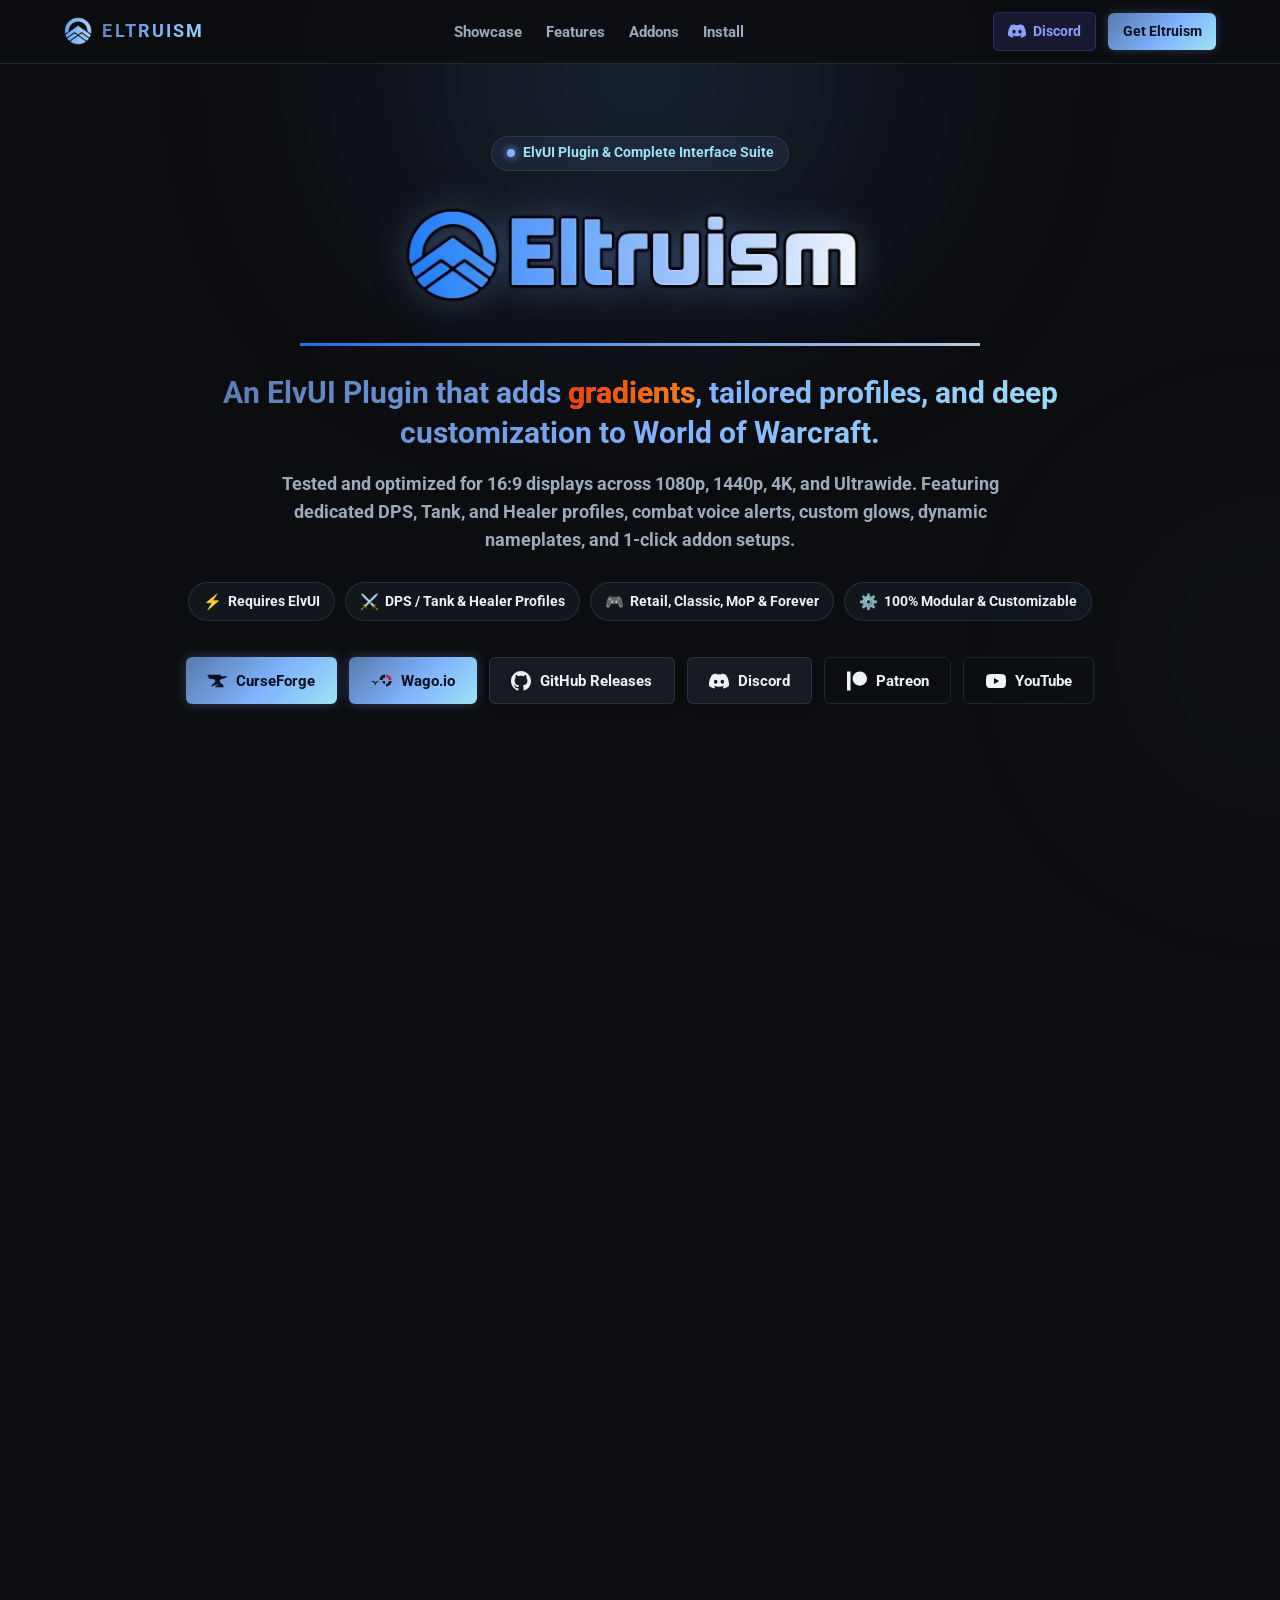
==== commit e1e668de: "image tweaks" ====
--- a/index.html
+++ b/index.html
@@ -32,8 +32,7 @@
 	<link rel="icon" type="image/png" href="favicon.png">
 
 	<link rel="preload" as="font" type="font/woff2" href="roboto-v48-latin-700.woff2" crossorigin>
-	<link rel="preload" as="style" href="styles.css">
-	<link rel="preload" as="image" href="logohq.webp">
+	<link rel="preload" as="image" href="logohq.webp" fetchpriority="high">
 
 	<link rel="stylesheet" href="styles.css">
 </head>
@@ -278,7 +277,7 @@
 					</div>
 				</div>
 				<div class="lightbox-media">
-					<img src="Preview1Full.webp" alt="Eltruism DPS and Tank Profile in full resolution" loading="lazy">
+					<img src="Preview1Full.webp" alt="Eltruism DPS and Tank Profile in full resolution" width="3840" height="2160" loading="lazy">
 				</div>
 				<div class="lightbox-nav">
 					<a href="#preview4" class="lightbox-arrow" aria-label="Previous image">&larr; Previous</a>
@@ -301,7 +300,7 @@
 					</div>
 				</div>
 				<div class="lightbox-media">
-					<img src="Preview2Full.webp" alt="Eltruism Healer Profile in full resolution" loading="lazy">
+					<img src="Preview2Full.webp" alt="Eltruism Healer Profile in full resolution" width="3840" height="2160" loading="lazy">
 				</div>
 				<div class="lightbox-nav">
 					<a href="#preview1" class="lightbox-arrow" aria-label="Previous image">&larr; Previous</a>
@@ -324,7 +323,7 @@
 					</div>
 				</div>
 				<div class="lightbox-media">
-					<img src="Preview3Full.webp" alt="Eltruism Skins and Themes in full resolution" loading="lazy">
+					<img src="Preview3Full.webp" alt="Eltruism Skins and Themes in full resolution" width="3840" height="2160" loading="lazy">
 				</div>
 				<div class="lightbox-nav">
 					<a href="#preview2" class="lightbox-arrow" aria-label="Previous image">&larr; Previous</a>
@@ -348,7 +347,7 @@
 				</div>
 				<div class="lightbox-media">
 					<img src="Preview4Full.webp" alt="Eltruism Nameplates and Castbars in full resolution"
-						loading="lazy">
+						width="3840" height="2160" loading="lazy">
 				</div>
 				<div class="lightbox-nav">
 					<a href="#preview3" class="lightbox-arrow" aria-label="Previous image">&larr; Previous</a>
--- a/styles.css
+++ b/styles.css
@@ -5,7 +5,7 @@
 	font-family: 'Roboto';
 	font-style: normal;
 	font-weight: 700;
-	src: url('roboto-v48-latin-700.woff2') format('woff2');
+	src: local('Roboto Bold'), local('Roboto-Bold'), local('Roboto'), url('roboto-v48-latin-700.woff2') format('woff2');
 }
 
 @font-face {
@@ -33,7 +33,7 @@
 	
 	--text-primary: #f0f4f8;
 	--text-secondary: #9da9bc;
-	--text-muted: #6e7a8e;
+	--text-muted: #8593a8;
 
 	--border-subtle: rgba(127, 178, 255, 0.15);
 	--border-active: rgba(127, 178, 255, 0.5);
@@ -403,6 +403,8 @@
 .section-block {
 	margin: 5rem 0;
 	scroll-margin-top: 5rem;
+	content-visibility: auto;
+	contain-intrinsic-size: 1px 500px;
 }
 
 .section-header {
@@ -534,7 +536,7 @@
 	position: fixed;
 	inset: 0;
 	z-index: 999;
-	display: flex;
+	display: none;
 	align-items: center;
 	justify-content: center;
 	opacity: 0;
@@ -543,6 +545,7 @@
 }
 
 .lightbox-modal:target {
+	display: flex;
 	opacity: 1;
 	pointer-events: auto;
 }
@@ -1020,6 +1023,10 @@
 }
 
 @media (max-width: 768px) {
+	.bg-glow {
+		filter: blur(40px);
+	}
+
 	.nav-links {
 		display: none;
 	}
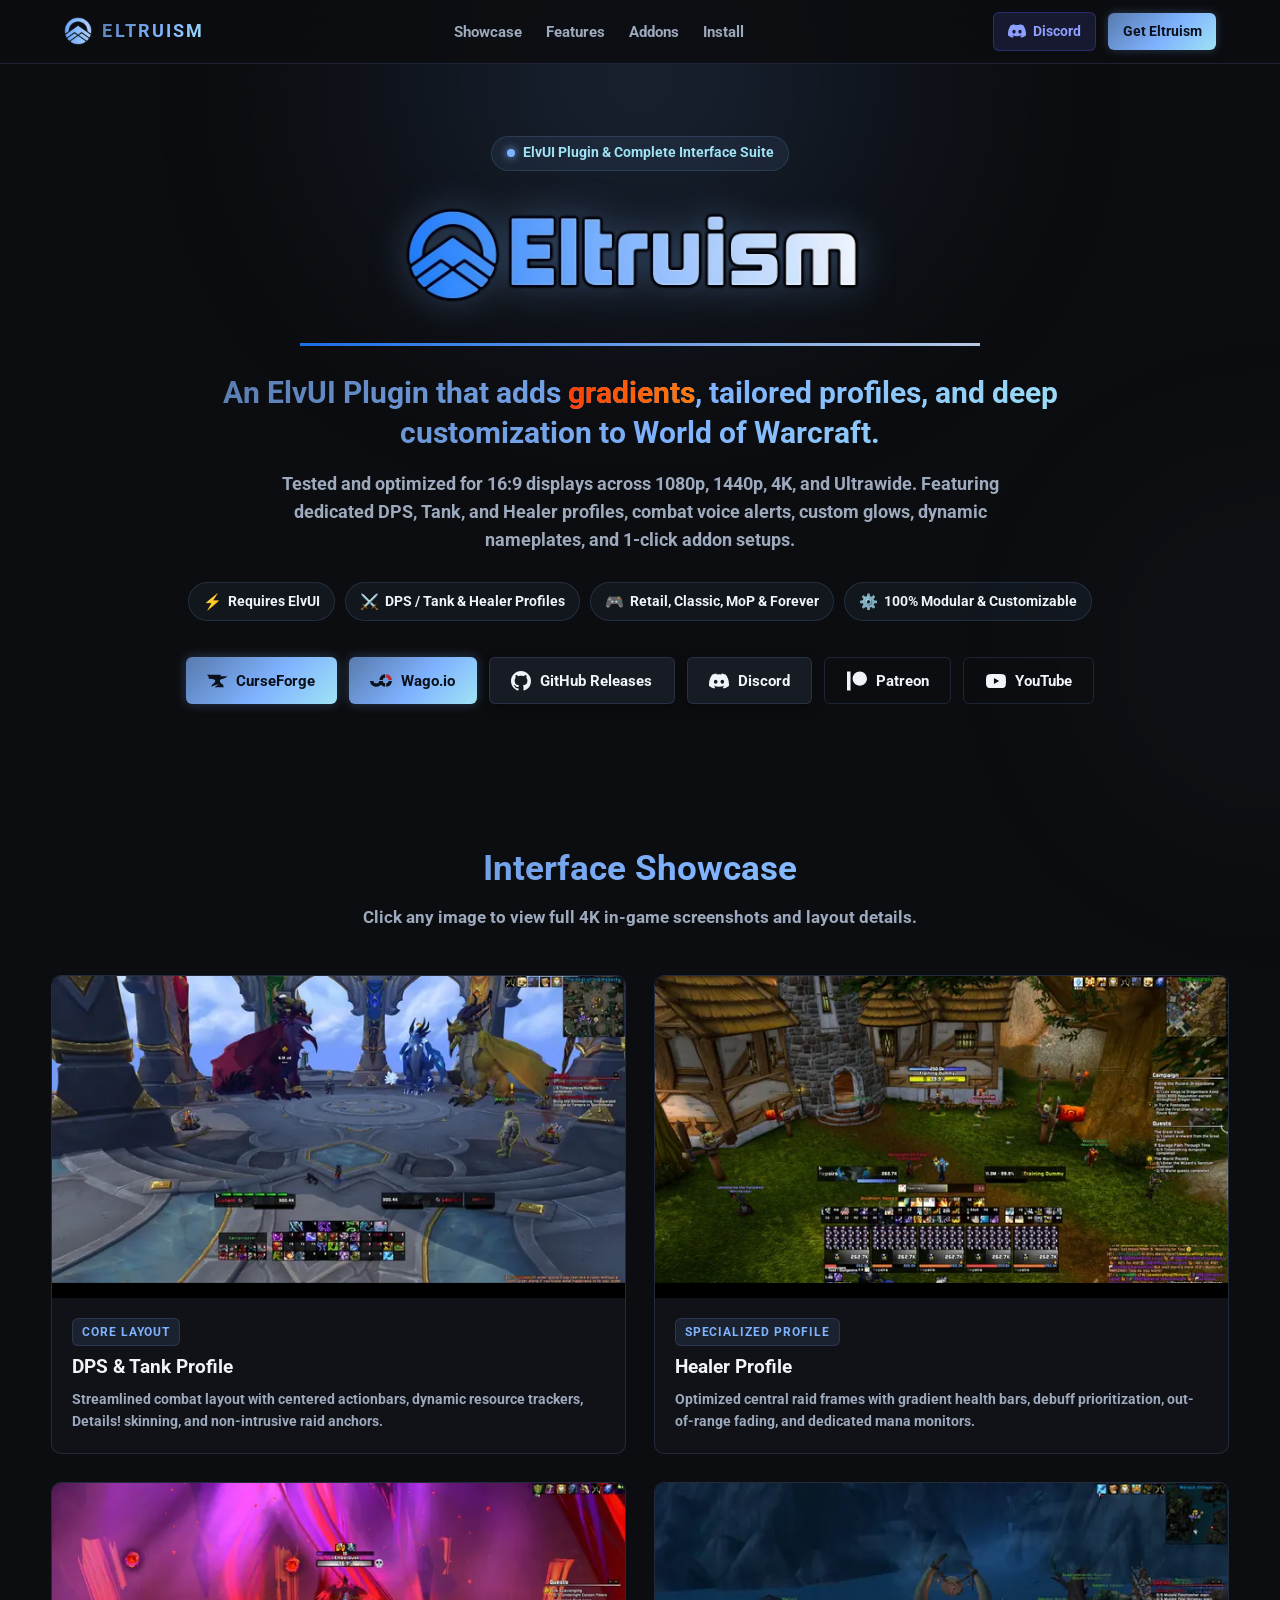
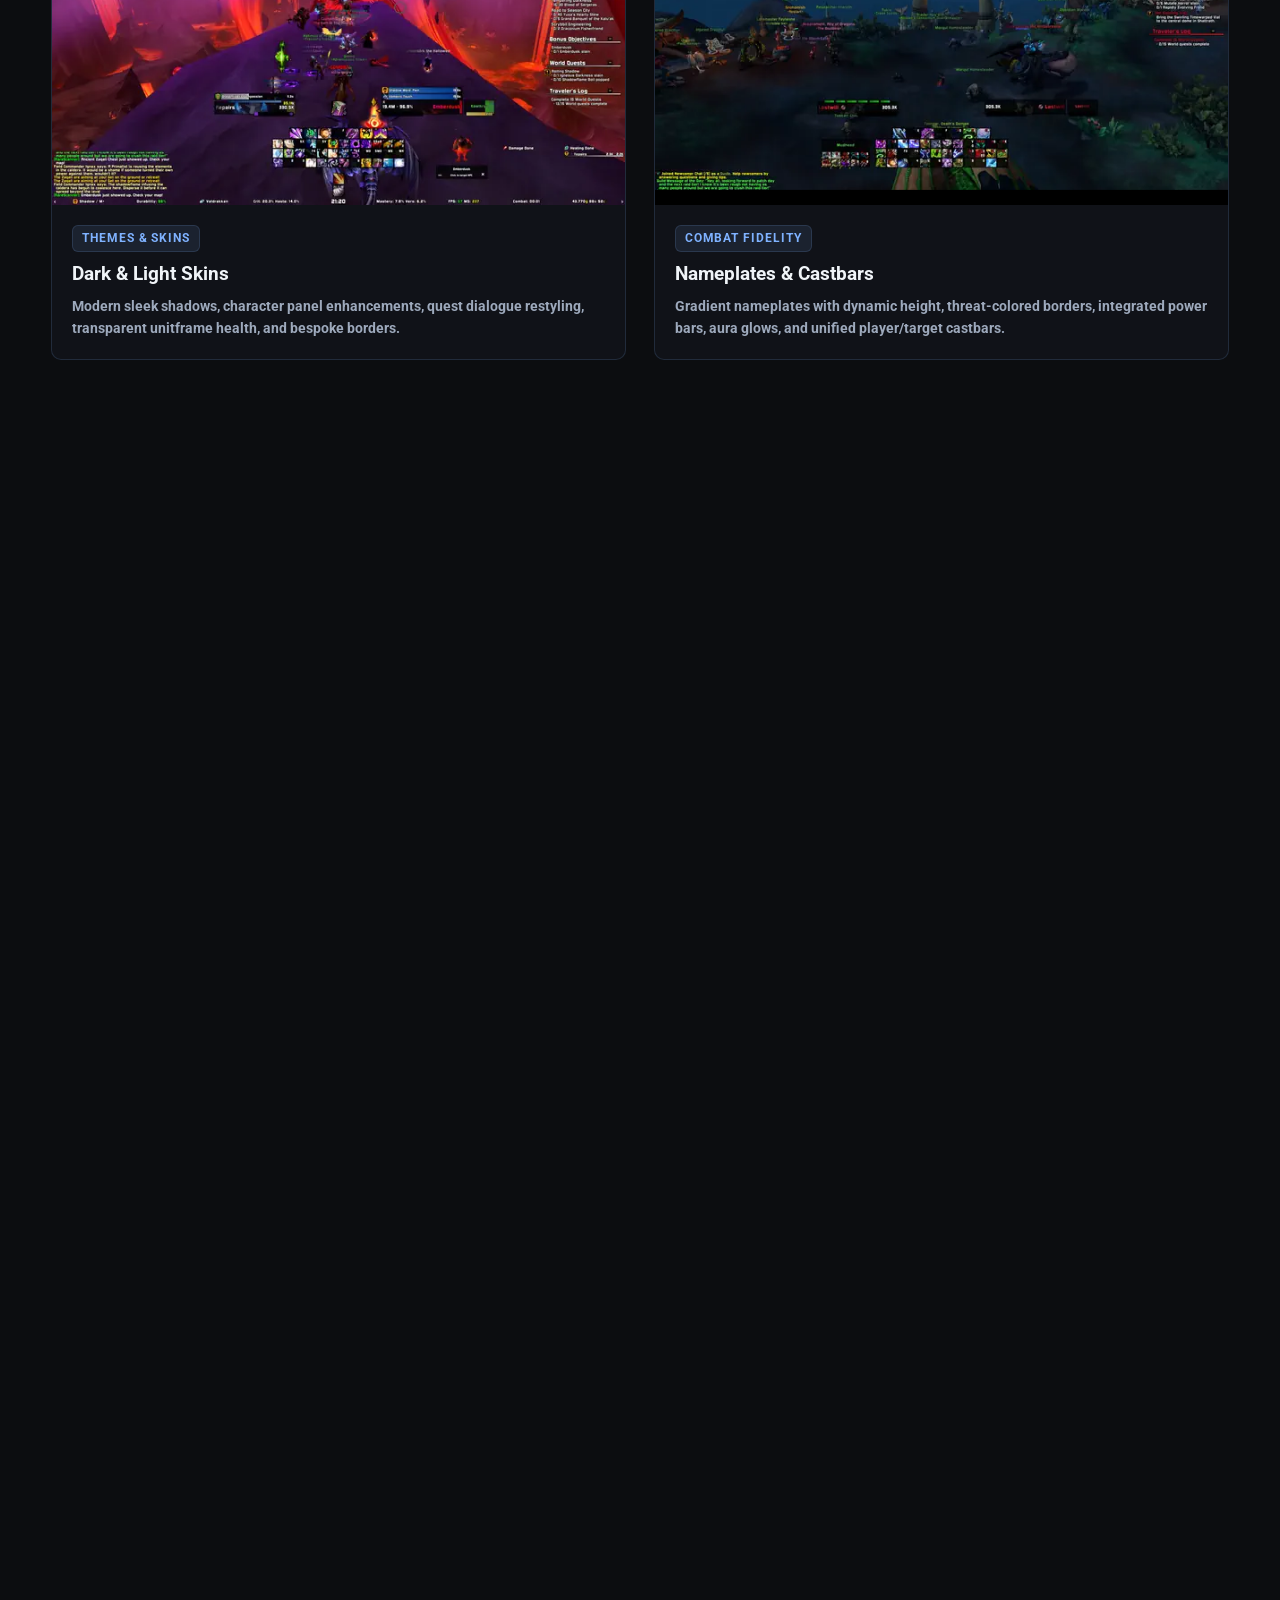
==== commit 353ab350: "fix wago logo" ====
--- a/index.html
+++ b/index.html
@@ -128,15 +128,11 @@
 
 				<a class="button button-primary" href="https://addons.wago.io/addons/elvui-eltruism" target="_blank"
 					rel="noopener noreferrer">
-					<svg class="btn-icon" viewBox="0 0 175 97" width="22" height="13" aria-hidden="true">
+					<svg class="btn-icon" viewBox="0 0 300 172" width="22" height="13" aria-hidden="true">
 						<path fill="#c1272d"
-							d="M 128,44 L 148,44 A 20,20 0 0,0 128,24 L 128,0 A 44,44 0 0,1 172,44 Z" />
+							d="M 221 0.29 A 86 86 0 0 1 299.71 79 L 255.41 79 A 42 42 0 0 0 221 44.59 Z" />
 						<path fill="currentColor"
-							d="M 120,44 L 120,24 A 20,20 0 0,0 100,44 L 76,44 A 44,44 0 0,1 120,0 Z" />
-						<path fill="currentColor"
-							d="M 128,52 L 128,76 A 20,20 0 0,0 148,52 L 172,52 A 44,44 0 0,1 128,96 Z" />
-						<path fill="currentColor"
-							d="M 120,52 L 120,76 A 20,20 0 0,1 100,52 L 76,52 A 44,44 0 0,0 44,96 A 44,44 0 0,0 0,52 L 24,52 A 20,20 0 0,1 44,72 A 20,20 0 0,1 64,52 Z" />
+							d="M 207 0.29 L 207 44.59 A 42 42 0 0 0 172.59 79 L 128.29 79 A 86 86 0 0 1 207 0.29 Z M 299.71 93 A 86 86 0 0 1 221 171.71 L 221 127.41 A 42 42 0 0 0 255.41 93 Z M 0.29 93 L 44.59 93 A 42 42 0 0 0 127.41 93 L 172.59 93 A 42 42 0 0 0 207 127.41 L 207 171.71 A 86 86 0 0 1 150 143.45 A 86 86 0 0 1 0.29 93 Z" />
 					</svg>
 					<span>Wago.io</span>
 				</a>
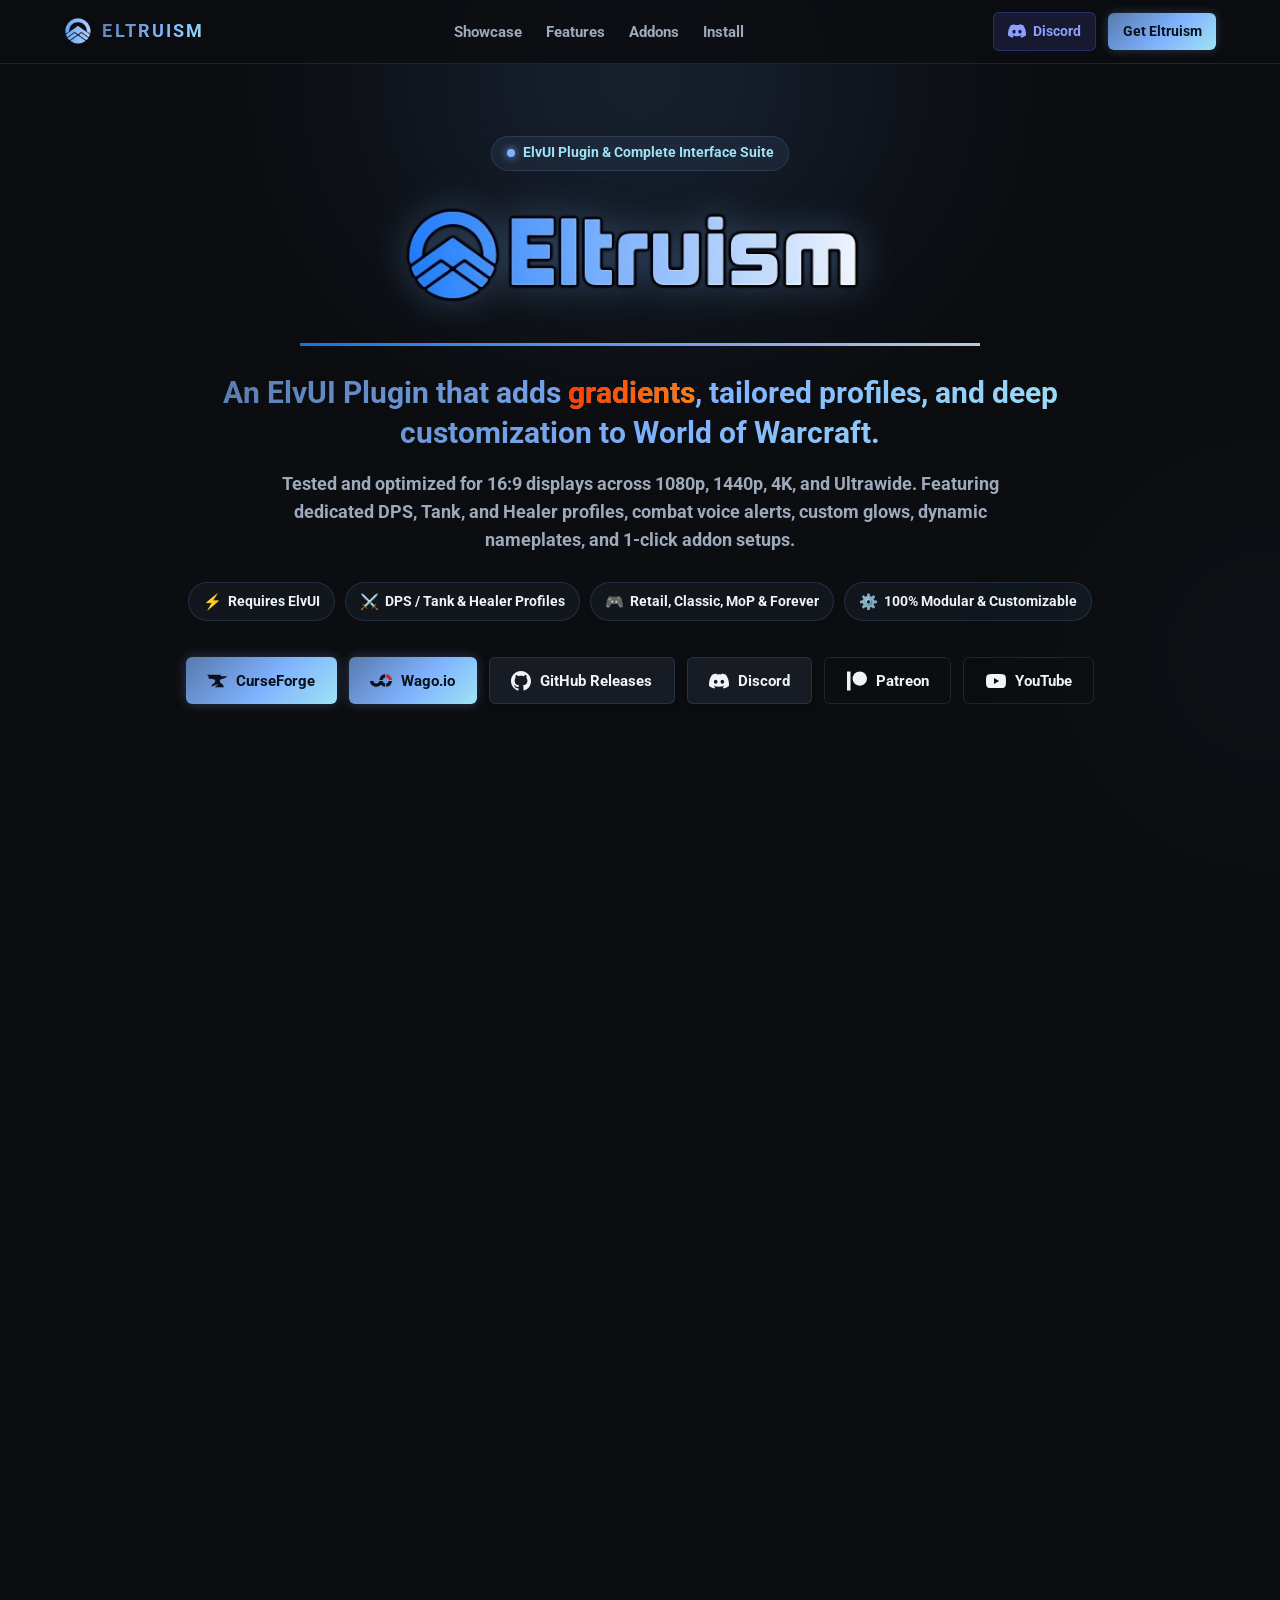
==== commit 55f27bed: "add more thanks" ====
--- a/index.html
+++ b/index.html
@@ -679,6 +679,9 @@
 
 		<!-- Footer -->
 		<footer class="site-footer">
+			<div class="hero-badge">
+				<p class="feature-text">Special thanks to the ElvUI community, specially <span class="animated-gradient-simpy" title="Simpy, his name might be shorter sometimes even though he fixes a lot of things">Simpy</span>, 🍀<span class="animated-gradient-luckyone" title="Especially for allowing the usage of his installer/plugin as a model">Luckyone</span>, <span class="animated-gradient-repooc" title="For helping me a lot during initial development">Repooc</span> and many others!</p>
+			</div>
 			<hr class="separator" aria-hidden="true">
 			<div class="footer-links">
 				<a href="https://discord.gg/rBXNxUY6pk" target="_blank" rel="noopener noreferrer">Discord</a>
--- a/styles.css
+++ b/styles.css
@@ -292,6 +292,36 @@
 	-webkit-background-clip: text;
 	background-clip: text;
 	animation: cyclegradient 5s infinite linear;
+}
+
+.animated-gradient-repooc {
+	--bg-size: 200%;
+	background: linear-gradient(90deg, #00FF98, #A330C9, #00FF98) 0 0 / var(--bg-size) 100%;
+	color: transparent;
+	-webkit-background-clip: text;
+	background-clip: text;
+	animation: cyclegradient 5s infinite linear;
+	font-weight: 700;
+}
+
+.animated-gradient-simpy {
+	--bg-size: 200%;
+	background: linear-gradient(90deg, #45B8DB, #825CCC, #B047F0, #F047A1, #FF8200, #45F56E, #45B8DB) 0 0 / var(--bg-size) 100%;
+	color: transparent;
+	-webkit-background-clip: text;
+	background-clip: text;
+	animation: cyclegradient 6s infinite linear;
+	font-weight: 700;
+}
+
+.animated-gradient-luckyone {
+	--bg-size: 200%;
+	background: linear-gradient(90deg, #FF7D0A, #FFAC00, #FF7D0A) 0 0 / var(--bg-size) 100%;
+	color: transparent;
+	-webkit-background-clip: text;
+	background-clip: text;
+	animation: cyclegradient 5s infinite linear;
+	font-weight: 700;
 }
 
 @keyframes cyclegradient {
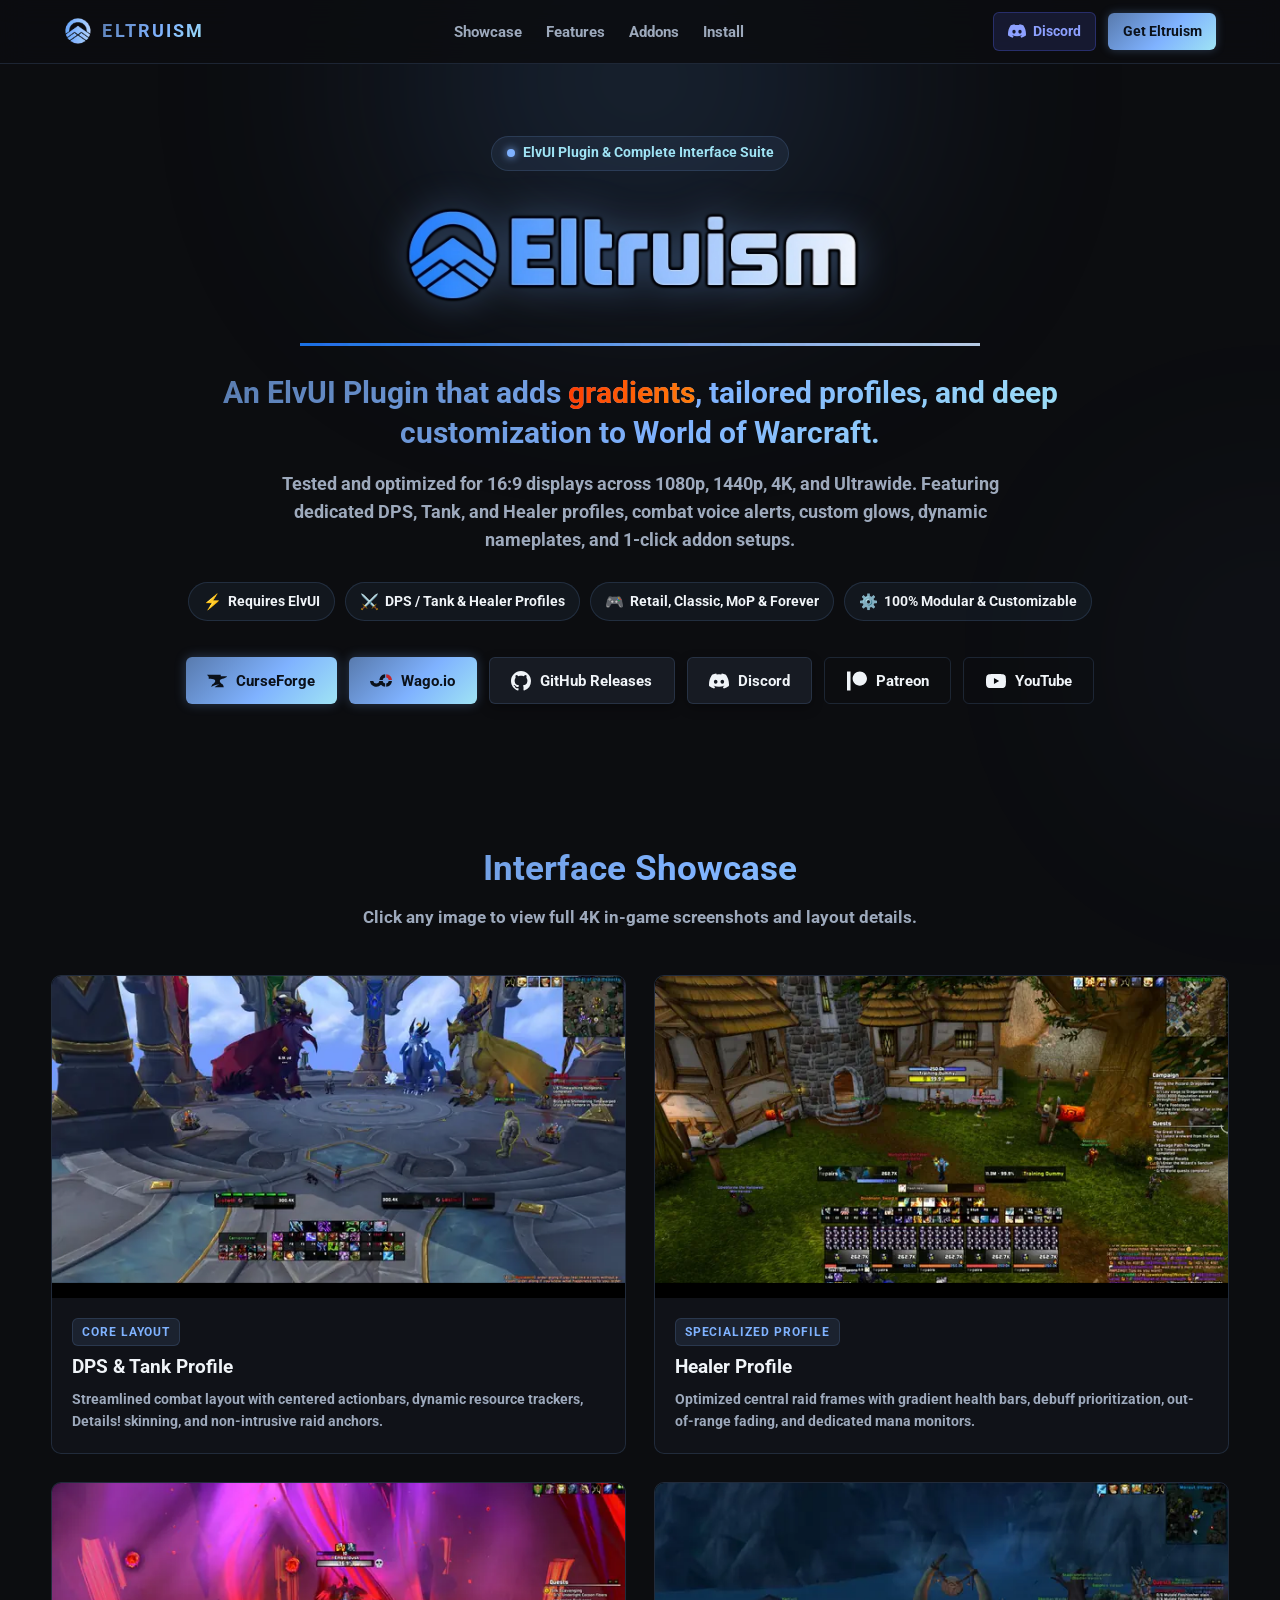
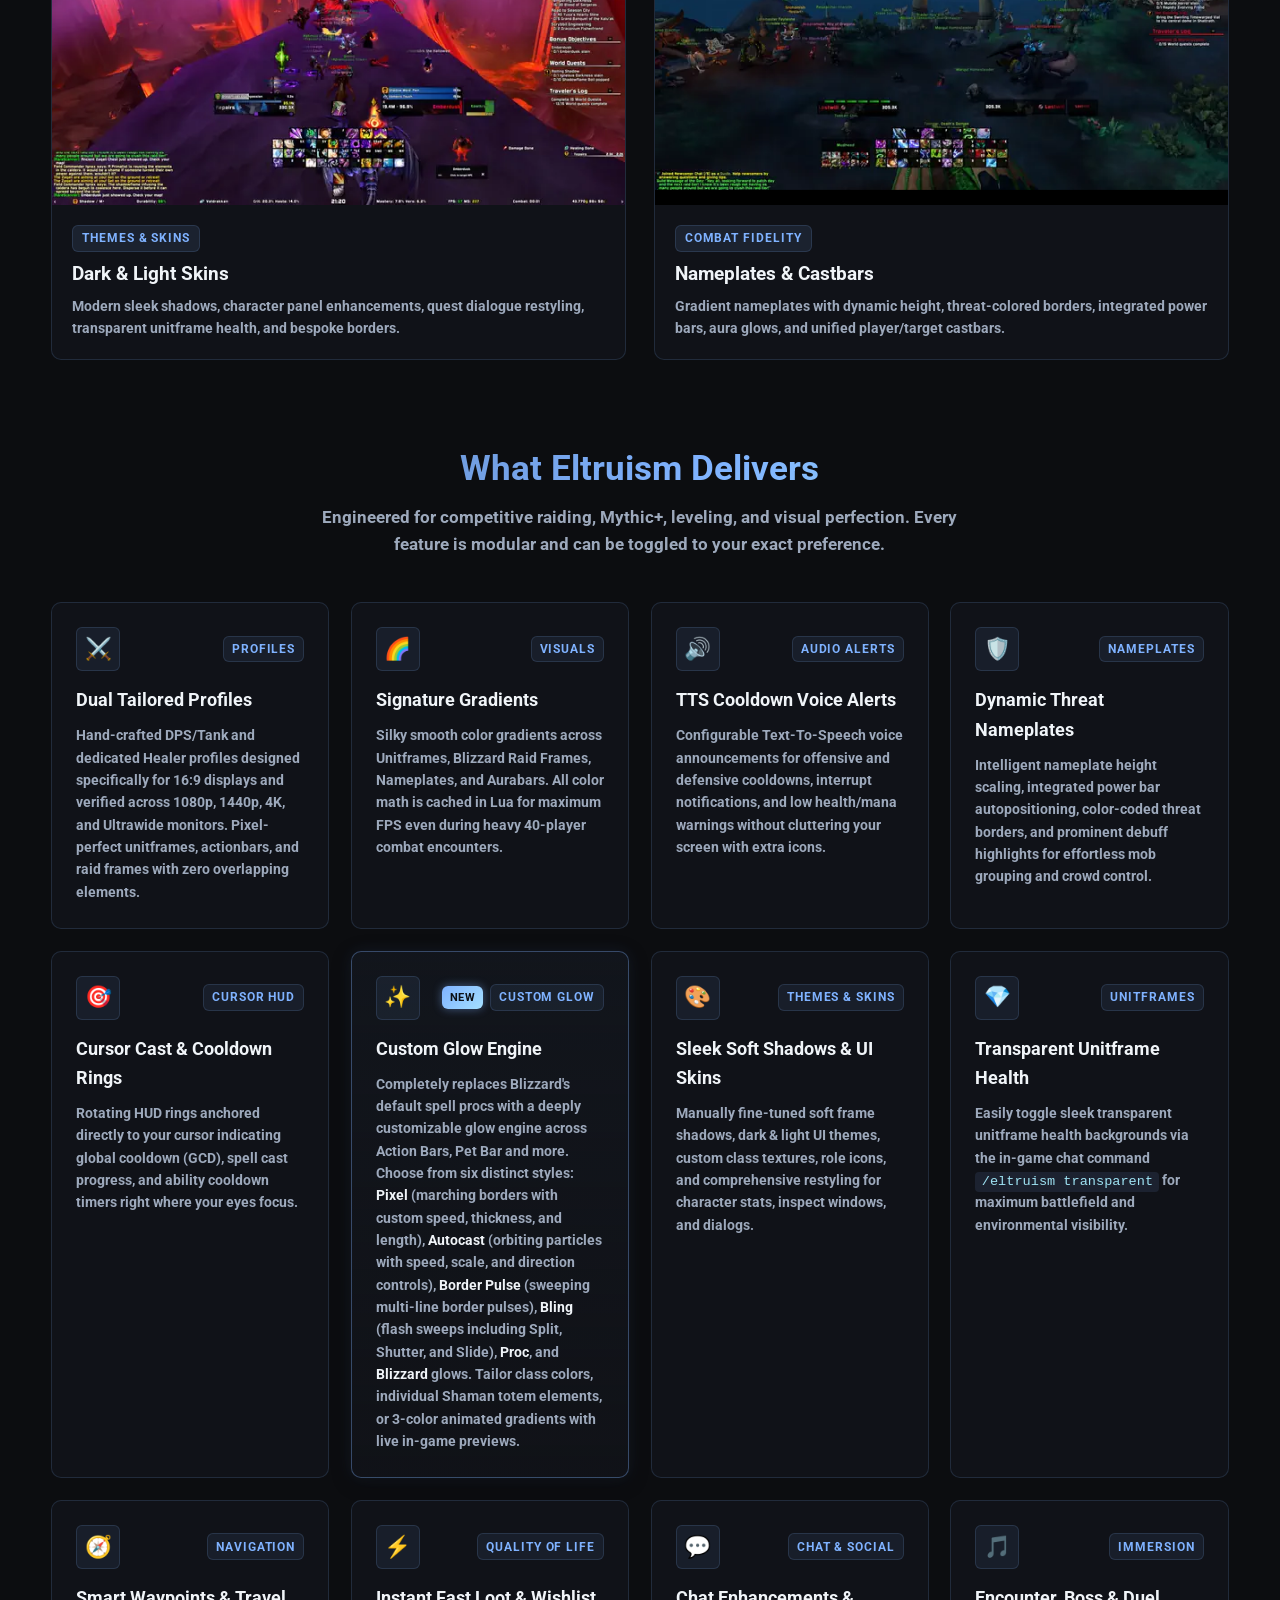
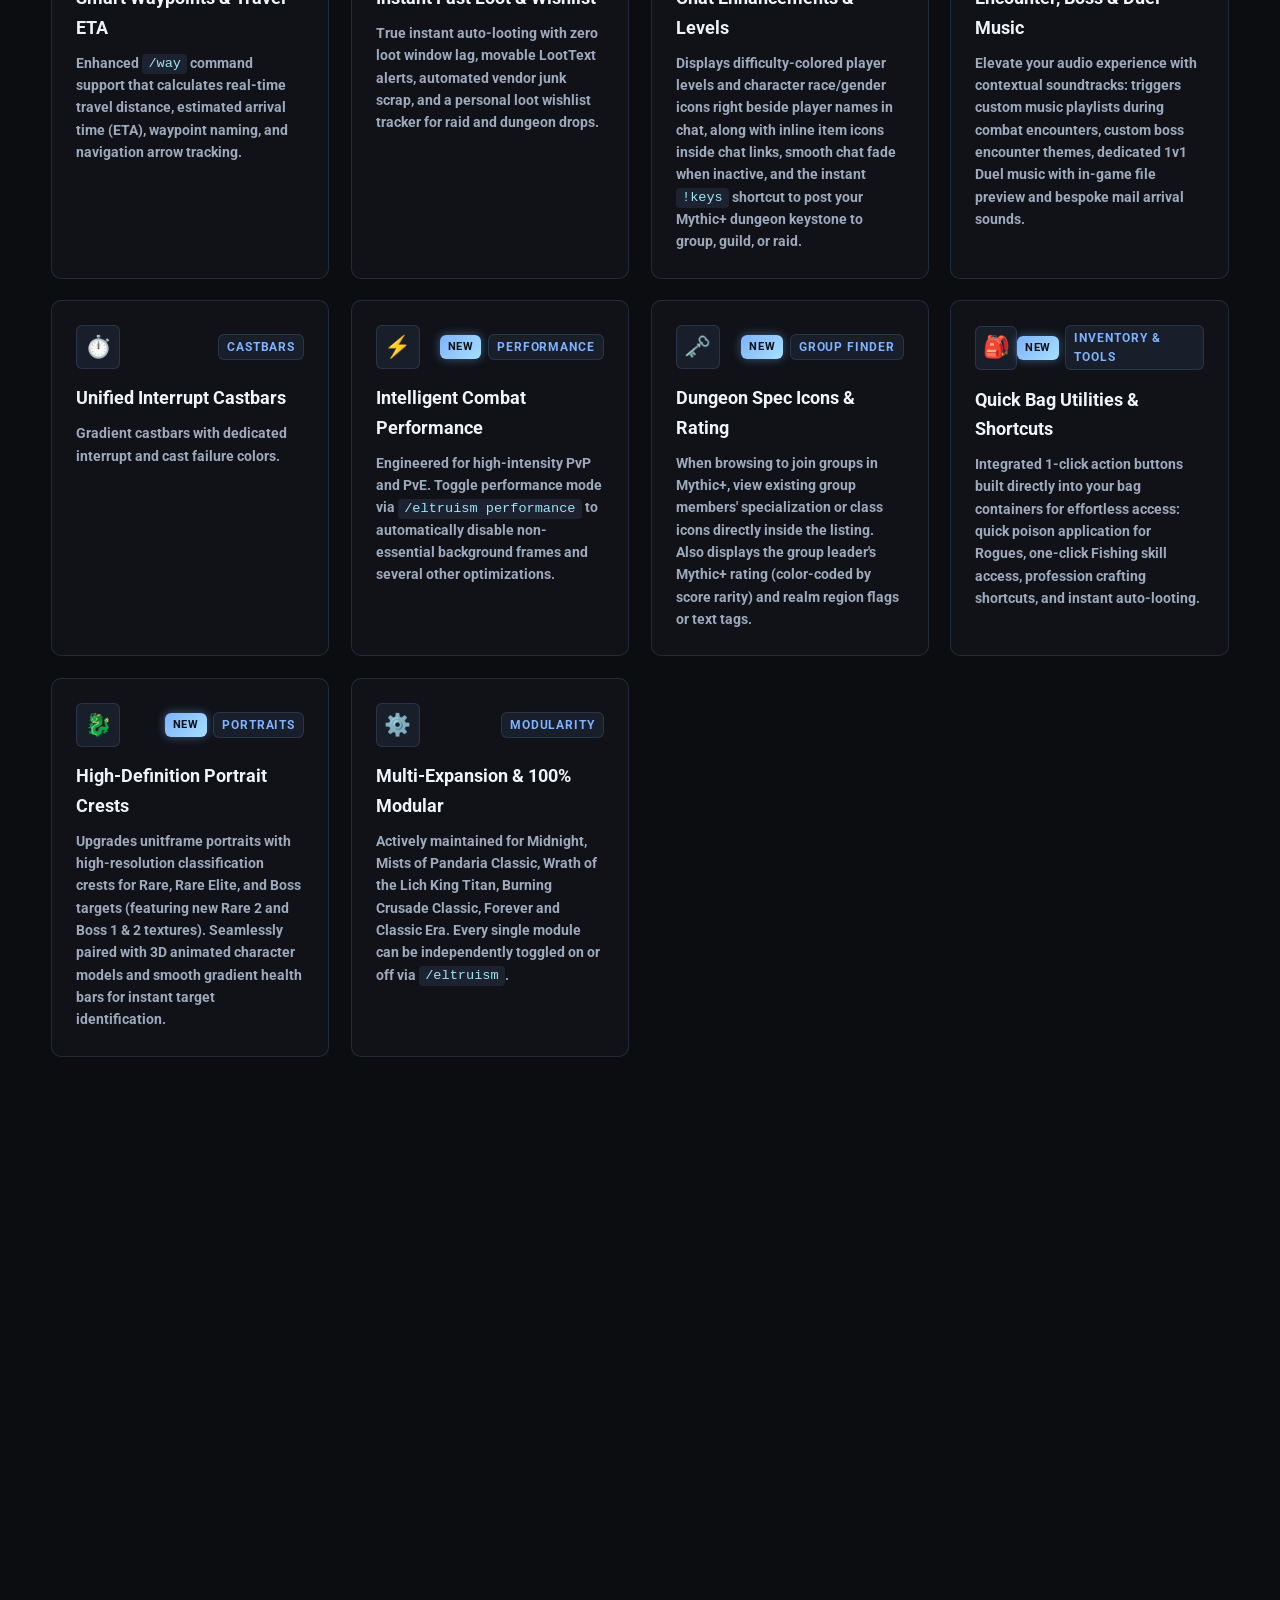
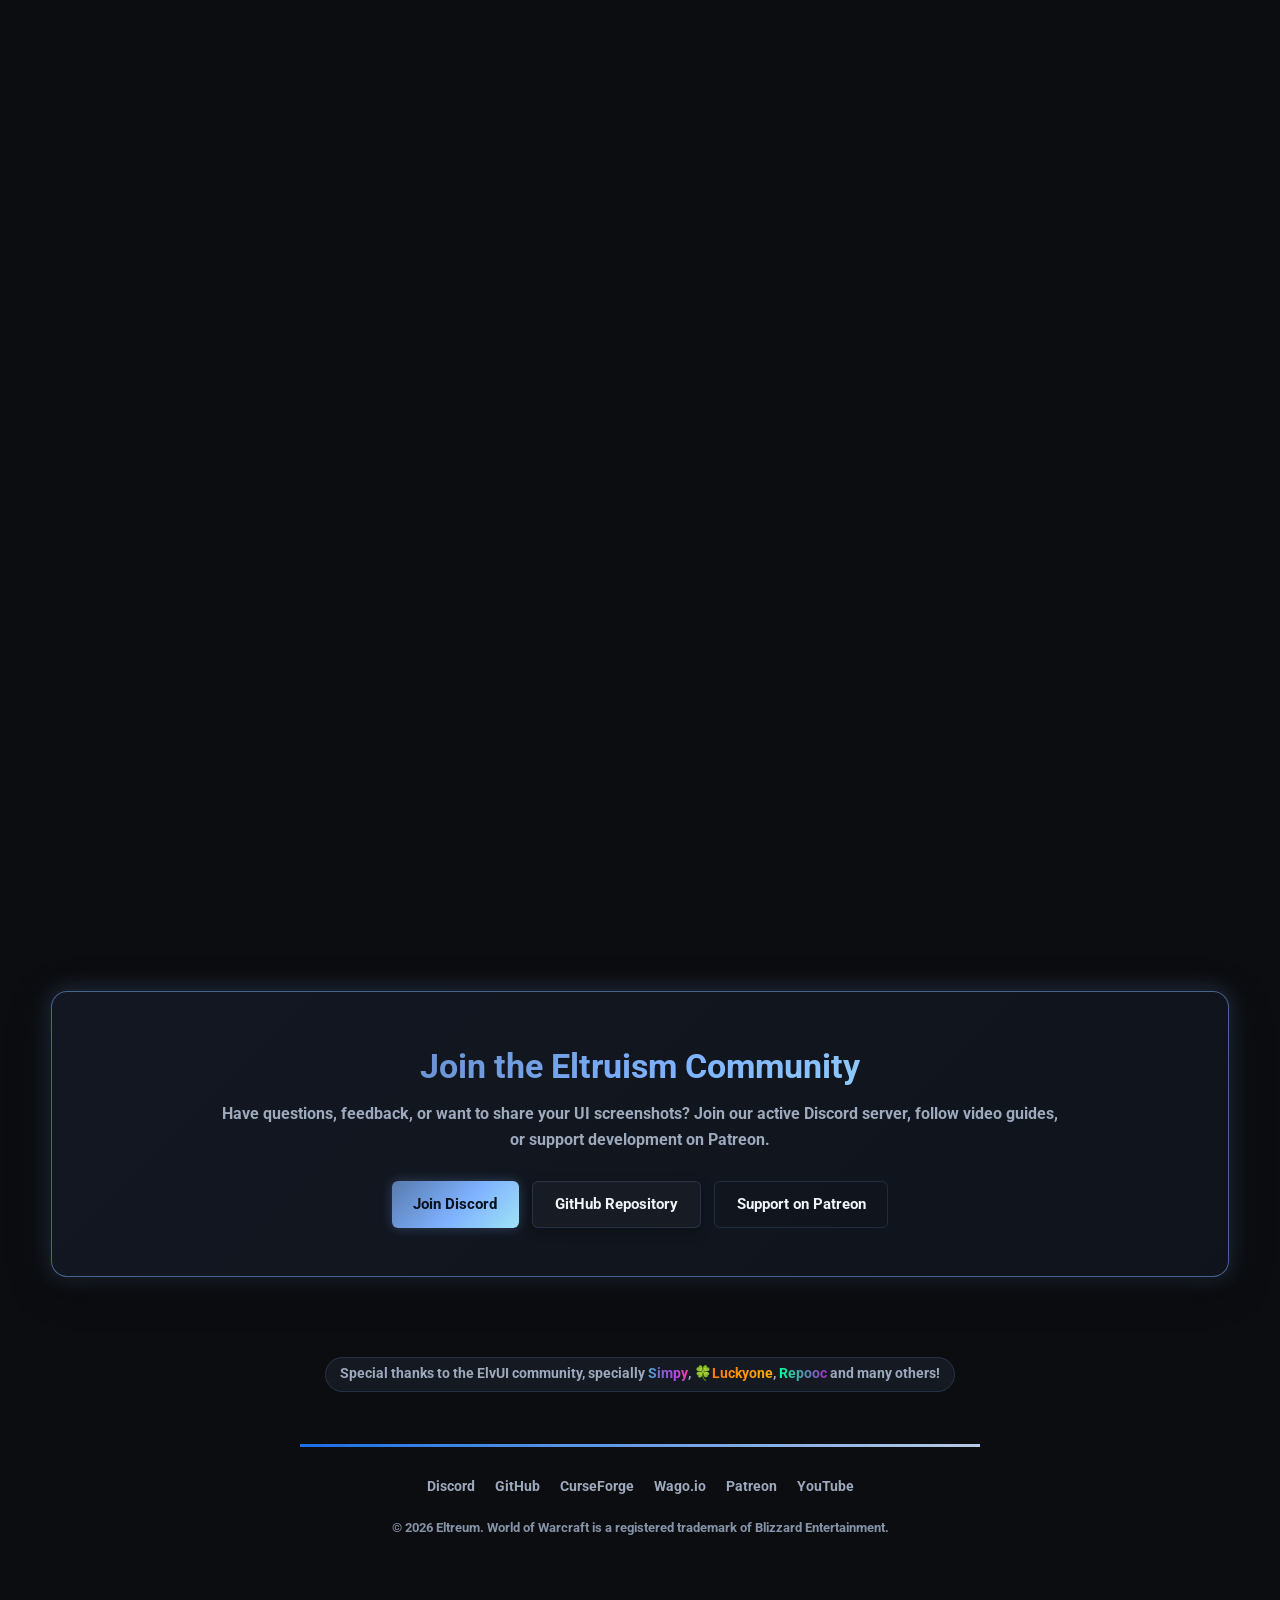
==== commit 51f455a9: "update features and commands" ====
--- a/index.html
+++ b/index.html
@@ -273,7 +273,8 @@
 					</div>
 				</div>
 				<div class="lightbox-media">
-					<img src="Preview1Full.webp" alt="Eltruism DPS and Tank Profile in full resolution" width="3840" height="2160" loading="lazy">
+					<img src="Preview1Full.webp" alt="Eltruism DPS and Tank Profile in full resolution" width="3840"
+						height="2160" loading="lazy">
 				</div>
 				<div class="lightbox-nav">
 					<a href="#preview4" class="lightbox-arrow" aria-label="Previous image">&larr; Previous</a>
@@ -296,7 +297,8 @@
 					</div>
 				</div>
 				<div class="lightbox-media">
-					<img src="Preview2Full.webp" alt="Eltruism Healer Profile in full resolution" width="3840" height="2160" loading="lazy">
+					<img src="Preview2Full.webp" alt="Eltruism Healer Profile in full resolution" width="3840"
+						height="2160" loading="lazy">
 				</div>
 				<div class="lightbox-nav">
 					<a href="#preview1" class="lightbox-arrow" aria-label="Previous image">&larr; Previous</a>
@@ -319,7 +321,8 @@
 					</div>
 				</div>
 				<div class="lightbox-media">
-					<img src="Preview3Full.webp" alt="Eltruism Skins and Themes in full resolution" width="3840" height="2160" loading="lazy">
+					<img src="Preview3Full.webp" alt="Eltruism Skins and Themes in full resolution" width="3840"
+						height="2160" loading="lazy">
 				</div>
 				<div class="lightbox-nav">
 					<a href="#preview2" class="lightbox-arrow" aria-label="Previous image">&larr; Previous</a>
@@ -342,8 +345,8 @@
 					</div>
 				</div>
 				<div class="lightbox-media">
-					<img src="Preview4Full.webp" alt="Eltruism Nameplates and Castbars in full resolution"
-						width="3840" height="2160" loading="lazy">
+					<img src="Preview4Full.webp" alt="Eltruism Nameplates and Castbars in full resolution" width="3840"
+						height="2160" loading="lazy">
 				</div>
 				<div class="lightbox-nav">
 					<a href="#preview3" class="lightbox-arrow" aria-label="Previous image">&larr; Previous</a>
@@ -427,16 +430,25 @@
 					</p>
 				</div>
 
-				<div class="feature-card">
+				<div class="feature-card feature-card-highlight">
 					<div class="feature-top">
 						<div class="feature-icon-box">
 							<span class="feature-icon">✨</span>
 						</div>
-						<span class="feature-category">Actionbars</span>
-					</div>
-					<h3 class="feature-title">Actionbar Glows &amp; Classic Totems</h3>
-					<p class="feature-text">Tailor spell activation and proc glow animations with custom speeds and
-						sizes. Includes dedicated tracker glows for Shaman totems in Classic Era realms.
+						<div class="feature-tags-wrap">
+							<span class="feature-badge-new">NEW</span>
+							<span class="feature-category">Custom Glow</span>
+						</div>
+					</div>
+					<h3 class="feature-title">Custom Glow Engine</h3>
+					<p class="feature-text">Completely replaces Blizzard's default spell procs with a deeply
+						customizable glow engine across Action Bars, Pet Bar and more. Choose from six distinct styles:
+						<strong>Pixel</strong> (marching borders with custom speed, thickness, and length),
+						<strong>Autocast</strong> (orbiting particles with speed, scale, and direction controls),
+						<strong>Border Pulse</strong> (sweeping multi-line border pulses), <strong>Bling</strong> (flash
+						sweeps including Split, Shutter, and Slide), <strong>Proc</strong>, and
+						<strong>Blizzard</strong> glows. Tailor class colors, individual Shaman totem elements, or
+						3-color animated gradients with live in-game previews.
 					</p>
 				</div>
 
@@ -498,10 +510,11 @@
 						</div>
 						<span class="feature-category">Chat &amp; Social</span>
 					</div>
-					<h3 class="feature-title">Chat Enhancements &amp; !keys</h3>
-					<p class="feature-text">Inline item icons inside chat links, smooth chat fade when inactive, and the
-						instant <code>!keys</code> shortcut to post your Mythic+ dungeon keystone to group, guild, or
-						raid.</p>
+					<h3 class="feature-title">Chat Enhancements &amp; Levels</h3>
+					<p class="feature-text">Displays difficulty-colored player levels and character race/gender icons
+						right beside player names in chat, along with inline item icons inside chat links, smooth chat
+						fade when inactive, and the instant <code>!keys</code> shortcut to post your Mythic+ dungeon
+						keystone to group, guild, or raid.</p>
 				</div>
 
 				<div class="feature-card">
@@ -511,9 +524,10 @@
 						</div>
 						<span class="feature-category">Immersion</span>
 					</div>
-					<h3 class="feature-title">Combat &amp; AFK Immersion</h3>
-					<p class="feature-text">Triggers custom music playlists during intense combat encounters, relaxing
-						music during AFK screens with 3D character models, and bespoke mail arrival sounds.</p>
+					<h3 class="feature-title">Encounter, Boss &amp; Duel Music</h3>
+					<p class="feature-text">Elevate your audio experience with contextual soundtracks: triggers custom
+						music playlists during combat encounters, custom boss encounter themes, dedicated 1v1 Duel music
+						with in-game file preview and bespoke mail arrival sounds.</p>
 				</div>
 
 				<div class="feature-card">
@@ -524,8 +538,72 @@
 						<span class="feature-category">Castbars</span>
 					</div>
 					<h3 class="feature-title">Unified Interrupt Castbars</h3>
-					<p class="feature-text">Unified player, target, and focus castbars with dedicated interrupt
-						protection shields, interrupt success color coding, and cast timer tags.</p>
+					<p class="feature-text">Gradient castbars with dedicated interrupt and cast failure colors.</p>
+				</div>
+
+				<div class="feature-card">
+					<div class="feature-top">
+						<div class="feature-icon-box">
+							<span class="feature-icon">⚡</span>
+						</div>
+						<div class="feature-tags-wrap">
+							<span class="feature-badge-new">NEW</span>
+							<span class="feature-category">Performance</span>
+						</div>
+					</div>
+					<h3 class="feature-title">Intelligent Combat Performance</h3>
+					<p class="feature-text">Engineered for high-intensity PvP and PvE. Toggle
+						performance mode via <code>/eltruism performance</code> to automatically disable non-essential
+						background frames and several other optimizations.</p>
+				</div>
+
+				<div class="feature-card">
+					<div class="feature-top">
+						<div class="feature-icon-box">
+							<span class="feature-icon">🗝️</span>
+						</div>
+						<div class="feature-tags-wrap">
+							<span class="feature-badge-new">NEW</span>
+							<span class="feature-category">Group Finder</span>
+						</div>
+					</div>
+					<h3 class="feature-title">Dungeon Spec Icons &amp; Rating</h3>
+					<p class="feature-text">When browsing to join groups in Mythic+, view existing group members'
+						specialization or class icons directly inside the listing. Also displays the group leader's
+						Mythic+ rating (color-coded by score rarity) and realm region flags or text tags.</p>
+				</div>
+
+				<div class="feature-card">
+					<div class="feature-top">
+						<div class="feature-icon-box">
+							<span class="feature-icon">🎒</span>
+						</div>
+						<div class="feature-tags-wrap">
+							<span class="feature-badge-new">NEW</span>
+							<span class="feature-category">Inventory &amp; Tools</span>
+						</div>
+					</div>
+					<h3 class="feature-title">Quick Bag Utilities &amp; Shortcuts</h3>
+					<p class="feature-text">Integrated 1-click action buttons built directly into your bag containers
+						for effortless access: quick poison application for Rogues, one-click Fishing skill access,
+						profession crafting shortcuts, and instant auto-looting.</p>
+				</div>
+
+				<div class="feature-card">
+					<div class="feature-top">
+						<div class="feature-icon-box">
+							<span class="feature-icon">🐉</span>
+						</div>
+						<div class="feature-tags-wrap">
+							<span class="feature-badge-new">NEW</span>
+							<span class="feature-category">Portraits</span>
+						</div>
+					</div>
+					<h3 class="feature-title">High-Definition Portrait Crests</h3>
+					<p class="feature-text">Upgrades unitframe portraits with high-resolution classification crests for
+						Rare, Rare Elite, and Boss targets (featuring new Rare 2 and Boss 1 &amp; 2 textures).
+						Seamlessly paired with 3D animated character models and smooth gradient health bars for instant
+						target identification.</p>
 				</div>
 
 				<div class="feature-card">
@@ -536,7 +614,9 @@
 						<span class="feature-category">Modularity</span>
 					</div>
 					<h3 class="feature-title">Multi-Expansion &amp; 100% Modular</h3>
-					<p class="feature-text">Actively maintained for Midnight, MoP, Wrath, Classic Era, and WoW Forever. Every single module can be independently toggled on
+					<p class="feature-text">Actively maintained for Midnight, Mists of Pandaria Classic, Wrath of the
+						Lich King Titan, Burning Crusade Classic, Forever and Classic Era.
+						Every single module can be independently toggled on
 						or off via <code>/eltruism</code>.</p>
 				</div>
 			</div>
@@ -572,7 +652,15 @@
 				</div>
 				<div class="addon-chip">
 					<span class="addon-dot"></span>
+					<span class="addon-name">BugSack</span>
+				</div>
+				<div class="addon-chip">
+					<span class="addon-dot"></span>
 					<span class="addon-name">Questie</span>
+				</div>
+				<div class="addon-chip">
+					<span class="addon-dot"></span>
+					<span class="addon-name">WarpDeplete</span>
 				</div>
 				<div class="addon-chip">
 					<span class="addon-dot"></span>
@@ -637,8 +725,29 @@
 						<span>Opens the full configuration window and setup installer</span>
 					</div>
 					<div class="cmd-item">
+						<code>/eltruism color</code>
+						<span>Swaps between Dark and Light modes, quickly changing your Unitframes coloring</span>
+					</div>
+					<div class="cmd-item">
+						<code>/eltruism gradient</code>
+						<span>Toggles Gradient, adding flair to your UI or removing it</span>
+					</div>
+					<div class="cmd-item">
 						<code>/eltruism transparent</code>
 						<span>Quickly toggles unitframe transparent health mode</span>
+					</div>
+					<div class="cmd-item">
+						<code>/eltruism performance</code>
+						<span>Applies performance CVars and trims heavy functions for maximum combat FPS</span>
+					</div>
+					<div class="cmd-item">
+						<code>/eltruism encountercheck</code>
+						<span>Toggles the Encounter Check mode, which disables several features during Boss encounters
+							for improved performance</span>
+					</div>
+					<div class="cmd-item">
+						<code>/eltruism autoadjust</code>
+						<span>Toggles Auto-adjusting your UI to fit the Borders</span>
 					</div>
 					<div class="cmd-item">
 						<code>/way &lt;x&gt; &lt;y&gt; [title]</code>
@@ -680,7 +789,14 @@
 		<!-- Footer -->
 		<footer class="site-footer">
 			<div class="hero-badge">
-				<p class="feature-text">Special thanks to the ElvUI community, specially <span class="animated-gradient-simpy" title="Simpy, his name might be shorter sometimes even though he fixes a lot of things">Simpy</span>, 🍀<span class="animated-gradient-luckyone" title="Especially for allowing the usage of his installer/plugin as a model">Luckyone</span>, <span class="animated-gradient-repooc" title="For helping me a lot during initial development">Repooc</span> and many others!</p>
+				<p class="feature-text">Special thanks to the ElvUI community, specially <span
+						class="animated-gradient-simpy"
+						title="Simpy, his name might be shorter sometimes even though he fixes a lot of things">Simpy</span>,
+					🍀<span class="animated-gradient-luckyone"
+						title="Especially for allowing the usage of his installer/plugin as a model">Luckyone</span>,
+					<span class="animated-gradient-repooc"
+						title="For helping me a lot during initial development">Repooc</span> and many others!
+				</p>
 			</div>
 			<hr class="separator" aria-hidden="true">
 			<div class="footer-links">
@@ -709,4 +825,4 @@
 	</script>
 </body>
 
-</html>
+</html>
--- a/styles.css
+++ b/styles.css
@@ -754,6 +754,35 @@
 	font-weight: 700;
 }
 
+.feature-tags-wrap {
+	display: inline-flex;
+	align-items: center;
+	gap: 0.4rem;
+}
+
+.feature-badge-new {
+	font-size: 0.68rem;
+	font-weight: 800;
+	letter-spacing: 0.06em;
+	text-transform: uppercase;
+	color: #0c1017;
+	background: linear-gradient(135deg, #7fb2ff 0%, #a4e0ff 100%);
+	padding: 0.2rem 0.5rem;
+	border-radius: var(--radius-sm);
+	box-shadow: 0 0 10px rgba(127, 178, 255, 0.45);
+}
+
+.feature-card-highlight {
+	border-color: rgba(127, 178, 255, 0.35);
+	background: linear-gradient(180deg, rgba(127, 178, 255, 0.05) 0%, rgba(18, 20, 26, 0.8) 100%);
+	box-shadow: 0 4px 20px rgba(0, 0, 0, 0.3), 0 0 16px rgba(127, 178, 255, 0.1);
+}
+
+.feature-card-highlight:hover {
+	border-color: var(--blue-primary);
+	box-shadow: 0 10px 28px rgba(0, 0, 0, 0.4), 0 0 24px var(--glow-strong);
+}
+
 .feature-title {
 	font-size: 1.15rem;
 	font-weight: 700;
@@ -765,6 +794,11 @@
 	color: var(--text-secondary);
 	line-height: 1.55;
 	flex-grow: 1;
+}
+
+.feature-text strong {
+	color: var(--text-primary);
+	font-weight: 600;
 }
 
 .feature-text code {
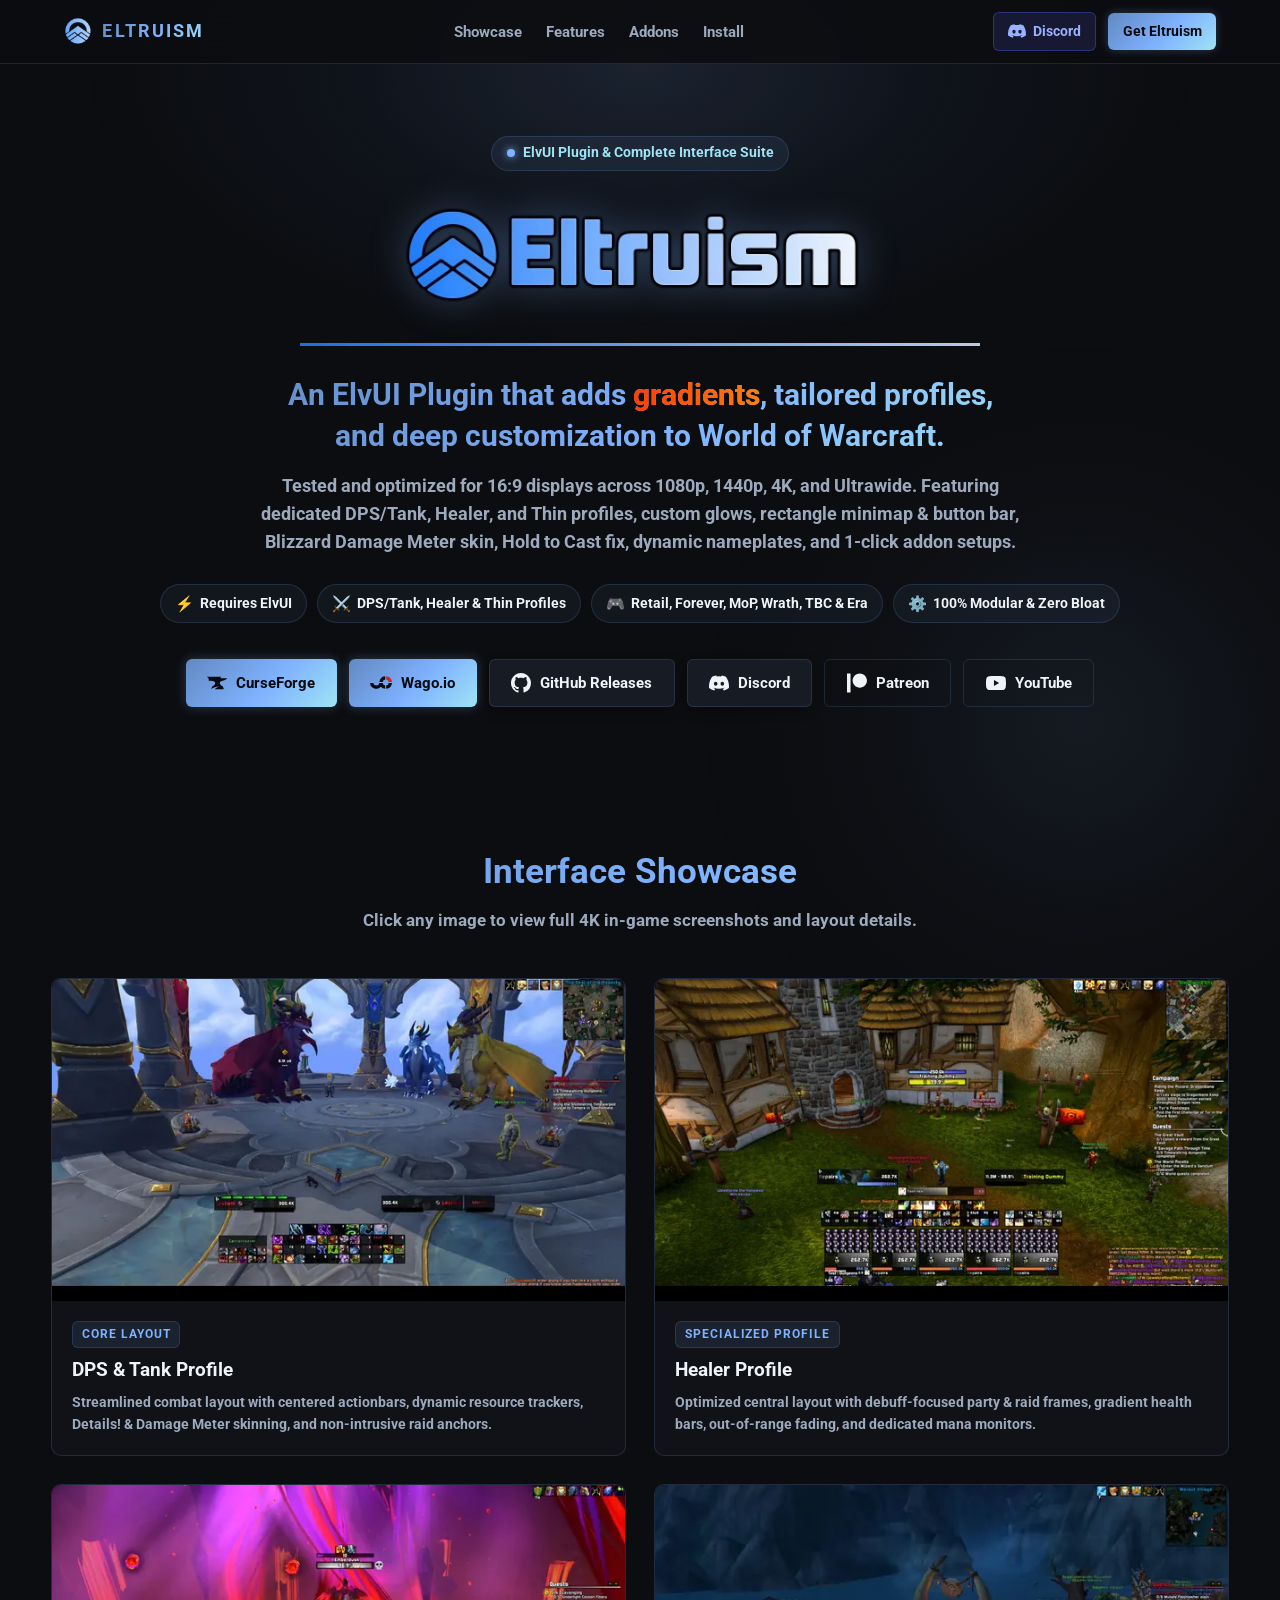
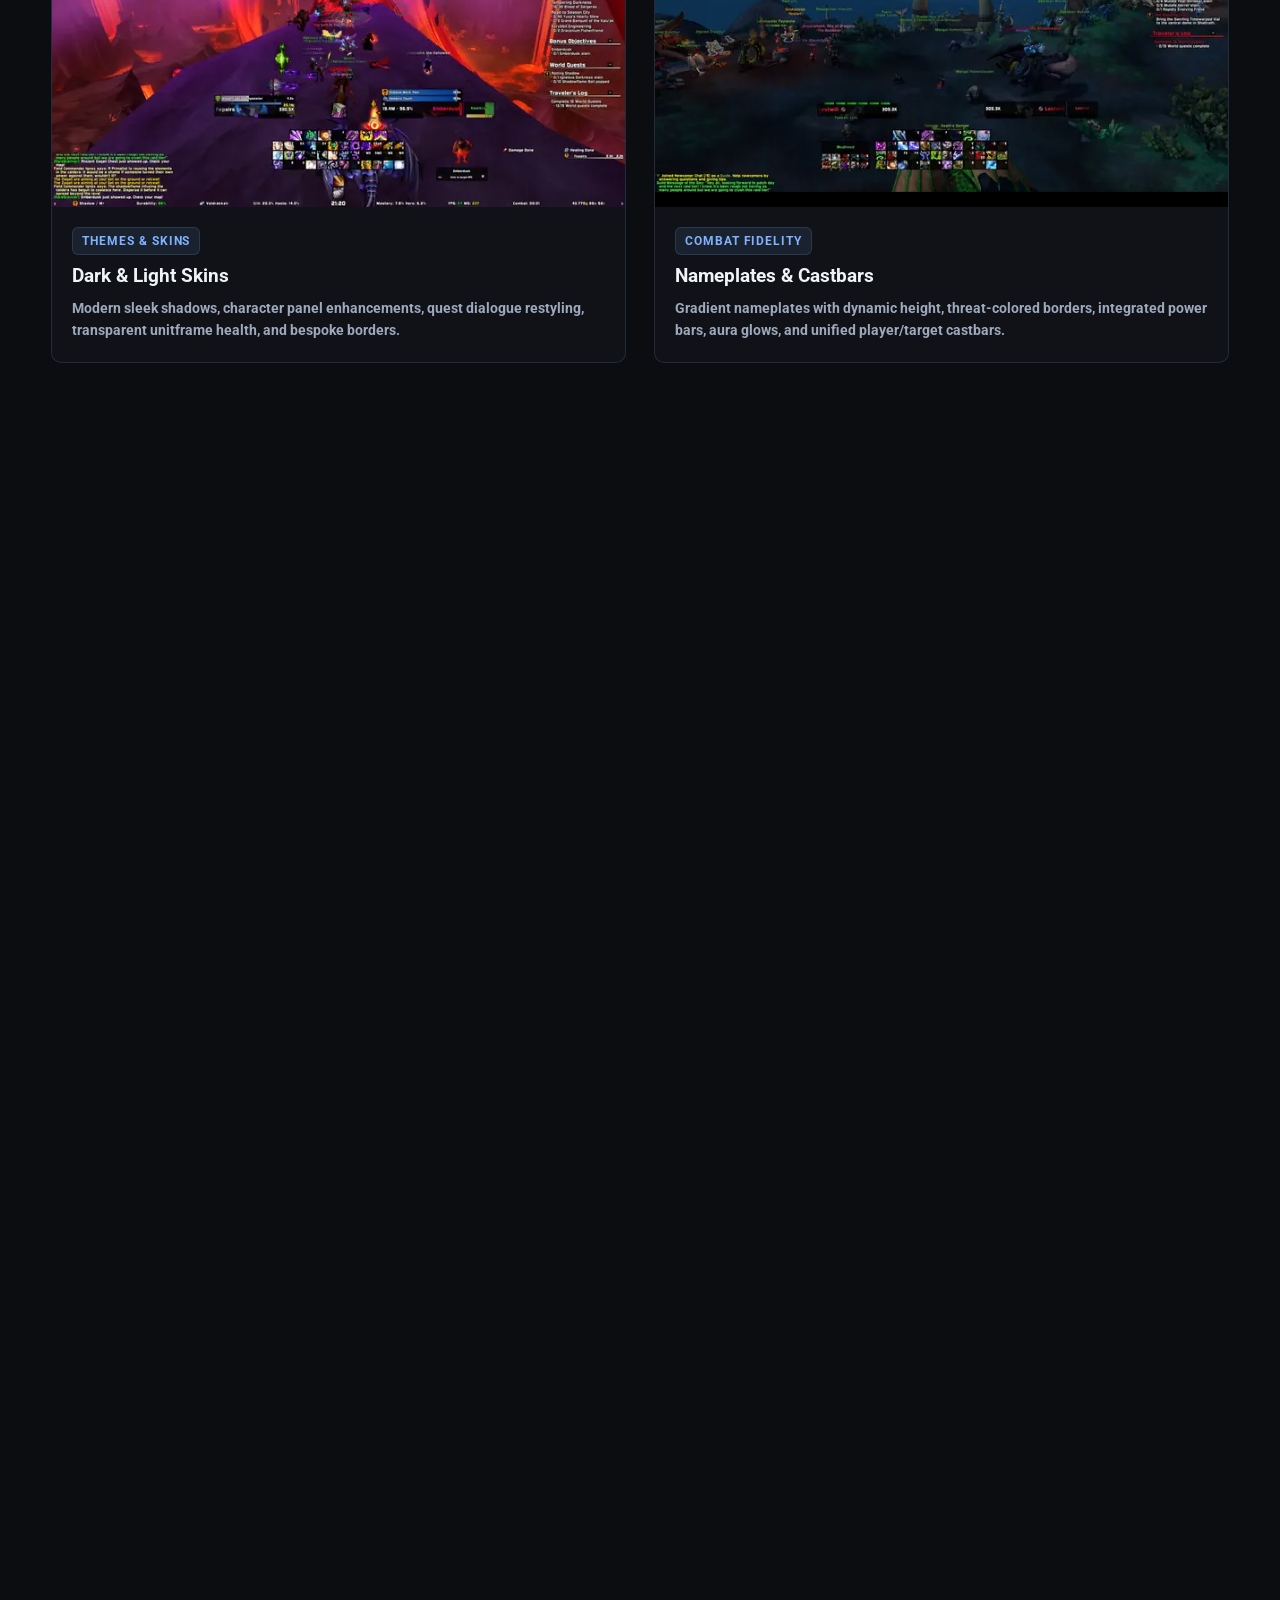
==== commit 03dcf0ae: "update with new features" ====
--- a/index.html
+++ b/index.html
@@ -4,11 +4,12 @@
 <head>
 	<meta charset="UTF-8">
 	<meta name="viewport" content="width=device-width, initial-scale=1.0">
+	<meta name="color-scheme" content="dark">
 	<title>Eltruism — Premium ElvUI Plugin &amp; Profiles for World of Warcraft</title>
 	<meta name="description"
-		content="Eltruism is an ElvUI plugin for World of Warcraft featuring handcrafted DPS/Tank &amp; Healer profiles, signature gradients, custom glows, dynamic nameplates, TTS cooldowns, and addon integrations.">
+		content="Eltruism is an ElvUI plugin for World of Warcraft featuring handcrafted DPS/Tank, Healer &amp; Thin profiles, signature gradients, Custom Glow Engine, Rectangle Minimap &amp; Button Bar, Blizzard Damage Meter skin, Hold to Cast fix, dynamic nameplates, Cooldown Pulse &amp; TTS alerts, and addon integrations.">
 	<meta name="keywords"
-		content="ElvUI, Eltruism, Eltreum, World of Warcraft, WoW AddOn, WoW UI, Healer Profile, DPS Profile, Nameplates, Gradients, Tukui, CurseForge, Wago">
+		content="ElvUI, Eltruism, Eltreum, World of Warcraft, WoW AddOn, WoW UI, Healer Profile, DPS Profile, Thin Profile, Nameplates, Gradients, Custom Glow, Rectangle Minimap, Damage Meter, Hold to Cast, CurseForge, Wago">
 	<meta name="author" content="Eltreum">
 	<link rel="canonical" href="https://eltruism.com/">
 
@@ -16,7 +17,7 @@
 	<meta property="og:url" content="https://eltruism.com/">
 	<meta property="og:title" content="Eltruism — Premium ElvUI Plugin &amp; Profiles for World of Warcraft">
 	<meta property="og:description"
-		content="Handcrafted DPS/Tank &amp; Healer profiles, signature gradients, custom glows, dynamic nameplates, TTS cooldowns, and deep addon integrations.">
+		content="Handcrafted DPS/Tank, Healer &amp; Thin profiles, signature gradients, Custom Glow Engine, Rectangle Minimap &amp; Button Bar, Blizzard Damage Meter skin, Hold to Cast fix, dynamic nameplates, and deep addon integrations.">
 	<meta property="og:image" content="https://eltruism.com/PagePreview1.webp">
 	<meta property="og:image:width" content="640">
 	<meta property="og:image:height" content="360">
@@ -25,10 +26,10 @@
 	<meta name="twitter:url" content="https://eltruism.com/">
 	<meta name="twitter:title" content="Eltruism — Premium ElvUI Plugin &amp; Profiles">
 	<meta name="twitter:description"
-		content="Handcrafted DPS/Tank &amp; Healer profiles, signature gradients, custom glows, dynamic nameplates, and deep addon integrations.">
+		content="Handcrafted DPS/Tank, Healer &amp; Thin profiles, signature gradients, Custom Glow Engine, Rectangle Minimap, Damage Meter skin, Hold to Cast fix, dynamic nameplates, and deep addon integrations.">
 	<meta name="twitter:image" content="https://eltruism.com/PagePreview1.webp">
 
-	<meta name="theme-color" content="#101114">
+	<meta name="theme-color" content="#0c0d10">
 	<link rel="icon" type="image/png" href="favicon.png">
 
 	<link rel="preload" as="font" type="font/woff2" href="roboto-v48-latin-700.woff2" crossorigin>
@@ -38,6 +39,7 @@
 </head>
 
 <body>
+	<a href="#main-content" class="skip-link">Skip to content</a>
 
 	<div class="bg-glow bg-glow-1" aria-hidden="true"></div>
 	<div class="bg-glow bg-glow-2" aria-hidden="true"></div>
@@ -70,11 +72,11 @@
 		</div>
 	</nav>
 
-	<main class="page-container">
+	<main id="main-content" class="page-container">
 
 		<header class="hero-section">
 			<div class="hero-badge">
-				<span class="badge-dot"></span>
+				<span class="badge-dot" aria-hidden="true"></span>
 				<span>ElvUI Plugin &amp; Complete Interface Suite</span>
 			</div>
 
@@ -91,27 +93,27 @@
 			</h1>
 
 			<p class="hero-subtext">
-				Tested and optimized for 16:9 displays across 1080p, 1440p, 4K, and Ultrawide. Featuring dedicated DPS,
-				Tank, and Healer profiles, combat voice alerts, custom glows, dynamic nameplates, and 1-click addon
-				setups.
+				Tested and optimized for 16:9 displays across 1080p, 1440p, 4K, and Ultrawide. Featuring dedicated DPS/Tank,
+				Healer, and Thin profiles, custom glows, rectangle minimap &amp; button bar, Blizzard Damage Meter skin,
+				Hold to Cast fix, dynamic nameplates, and 1-click addon setups.
 			</p>
 
 			<div class="hero-pills" role="list">
 				<div class="pill" role="listitem">
-					<span class="pill-icon">⚡</span>
+					<span class="pill-icon" aria-hidden="true">⚡</span>
 					<span>Requires ElvUI</span>
 				</div>
 				<div class="pill" role="listitem">
-					<span class="pill-icon">⚔️</span>
-					<span>DPS / Tank &amp; Healer Profiles</span>
+					<span class="pill-icon" aria-hidden="true">⚔️</span>
+					<span>DPS/Tank, Healer &amp; Thin Profiles</span>
 				</div>
 				<div class="pill" role="listitem">
-					<span class="pill-icon">🎮</span>
-					<span>Retail, Classic, MoP &amp; Forever</span>
+					<span class="pill-icon" aria-hidden="true">🎮</span>
+					<span>Retail, Forever, MoP, Wrath, TBC &amp; Era</span>
 				</div>
 				<div class="pill" role="listitem">
-					<span class="pill-icon">⚙️</span>
-					<span>100% Modular &amp; Customizable</span>
+					<span class="pill-icon" aria-hidden="true">⚙️</span>
+					<span>100% Modular &amp; Zero Bloat</span>
 				</div>
 			</div>
 
@@ -179,7 +181,6 @@
 			</div>
 		</header>
 
-
 		<section id="previews" class="section-block">
 			<div class="section-header">
 				<h2 class="section-title">Interface Showcase</h2>
@@ -187,176 +188,78 @@
 			</div>
 
 			<div class="gallery-grid">
-
-				<div class="gallery-card">
-					<a href="#preview1" class="gallery-thumb-link" aria-label="Expand Preview 1: DPS and Tank Profile">
+				<article class="gallery-card">
+					<button type="button" class="gallery-thumb-btn" popovertarget="preview1" popovertargetaction="show"
+						aria-label="Expand Preview 1: DPS and Tank Profile">
 						<img class="gallery-thumb" src="PagePreview1.webp" alt="Eltruism DPS and Tank Profile Preview"
-							width="640" height="360" loading="lazy">
-						<div class="gallery-overlay">
-							<span class="gallery-zoom-badge">🔍 Click to inspect (4K)</span>
-						</div>
-					</a>
+							width="640" height="360" loading="lazy" decoding="async">
+						<span class="gallery-overlay" aria-hidden="true">
+							<span class="gallery-zoom-badge"><span aria-hidden="true">🔍</span> Click to inspect (4K)</span>
+						</span>
+					</button>
 					<div class="gallery-meta">
 						<div class="gallery-tag">Core Layout</div>
 						<h3 class="gallery-heading">DPS &amp; Tank Profile</h3>
 						<p class="gallery-desc">Streamlined combat layout with centered actionbars, dynamic resource
-							trackers, Details! skinning, and non-intrusive raid anchors.</p>
-					</div>
-				</div>
-
-
-				<div class="gallery-card">
-					<a href="#preview2" class="gallery-thumb-link"
+							trackers, Details! &amp; Damage Meter skinning, and non-intrusive raid anchors.</p>
+					</div>
+				</article>
+
+				<article class="gallery-card">
+					<button type="button" class="gallery-thumb-btn" popovertarget="preview2" popovertargetaction="show"
 						aria-label="Expand Preview 2: Healer Profile and Raid Frames">
 						<img class="gallery-thumb" src="PagePreview2.webp" alt="Eltruism Healer Profile Preview"
-							width="640" height="360" loading="lazy">
-						<div class="gallery-overlay">
-							<span class="gallery-zoom-badge">🔍 Click to inspect (4K)</span>
-						</div>
-					</a>
+							width="640" height="360" loading="lazy" decoding="async">
+						<span class="gallery-overlay" aria-hidden="true">
+							<span class="gallery-zoom-badge"><span aria-hidden="true">🔍</span> Click to inspect (4K)</span>
+						</span>
+					</button>
 					<div class="gallery-meta">
 						<div class="gallery-tag">Specialized Profile</div>
 						<h3 class="gallery-heading">Healer Profile</h3>
-						<p class="gallery-desc">Optimized central raid frames with gradient health bars, debuff
-							prioritization, out-of-range fading, and dedicated mana monitors.</p>
-					</div>
-				</div>
-
-
-				<div class="gallery-card">
-					<a href="#preview3" class="gallery-thumb-link"
+						<p class="gallery-desc">Optimized central layout with debuff-focused party &amp; raid frames,
+							gradient health bars, out-of-range fading, and dedicated mana monitors.</p>
+					</div>
+				</article>
+
+				<article class="gallery-card">
+					<button type="button" class="gallery-thumb-btn" popovertarget="preview3" popovertargetaction="show"
 						aria-label="Expand Preview 3: Dark and Light Modes and UI Skins">
 						<img class="gallery-thumb" src="PagePreview3.webp" alt="Eltruism Skins and Themes Preview"
-							width="640" height="360" loading="lazy">
-						<div class="gallery-overlay">
-							<span class="gallery-zoom-badge">🔍 Click to inspect (4K)</span>
-						</div>
-					</a>
+							width="640" height="360" loading="lazy" decoding="async">
+						<span class="gallery-overlay" aria-hidden="true">
+							<span class="gallery-zoom-badge"><span aria-hidden="true">🔍</span> Click to inspect (4K)</span>
+						</span>
+					</button>
 					<div class="gallery-meta">
 						<div class="gallery-tag">Themes &amp; Skins</div>
 						<h3 class="gallery-heading">Dark &amp; Light Skins</h3>
 						<p class="gallery-desc">Modern sleek shadows, character panel enhancements, quest dialogue
 							restyling, transparent unitframe health, and bespoke borders.</p>
 					</div>
-				</div>
-
-
-				<div class="gallery-card">
-					<a href="#preview4" class="gallery-thumb-link"
+				</article>
+
+				<article class="gallery-card">
+					<button type="button" class="gallery-thumb-btn" popovertarget="preview4" popovertargetaction="show"
 						aria-label="Expand Preview 4: Dynamic Nameplates and Castbars">
 						<img class="gallery-thumb" src="PagePreview4.webp"
-							alt="Eltruism Nameplates and Castbars Preview" width="640" height="360" loading="lazy">
-						<div class="gallery-overlay">
-							<span class="gallery-zoom-badge">🔍 Click to inspect (4K)</span>
-						</div>
-					</a>
+							alt="Eltruism Nameplates and Castbars Preview" width="640" height="360" loading="lazy"
+							decoding="async">
+						<span class="gallery-overlay" aria-hidden="true">
+							<span class="gallery-zoom-badge"><span aria-hidden="true">🔍</span> Click to inspect (4K)</span>
+						</span>
+					</button>
 					<div class="gallery-meta">
 						<div class="gallery-tag">Combat Fidelity</div>
 						<h3 class="gallery-heading">Nameplates &amp; Castbars</h3>
 						<p class="gallery-desc">Gradient nameplates with dynamic height, threat-colored borders,
 							integrated power bars, aura glows, and unified player/target castbars.</p>
 					</div>
-				</div>
+				</article>
 			</div>
 		</section>
 
-		<div id="preview1" class="lightbox-modal" role="dialog" aria-modal="true"
-			aria-label="Preview 1: DPS &amp; Tank Profile">
-			<a href="#!" class="lightbox-backdrop" aria-label="Close modal"></a>
-			<div class="lightbox-dialog">
-				<div class="lightbox-topbar">
-					<span class="lightbox-title">DPS &amp; Tank Profile — 4K Screenshot</span>
-					<div class="lightbox-controls">
-						<a href="Preview1Full.webp" target="_blank" rel="noopener noreferrer" class="lightbox-external"
-							aria-label="Open original image">Open Full Image ↗</a>
-						<a href="#!" class="lightbox-close" aria-label="Close modal">&times;</a>
-					</div>
-				</div>
-				<div class="lightbox-media">
-					<img src="Preview1Full.webp" alt="Eltruism DPS and Tank Profile in full resolution" width="3840"
-						height="2160" loading="lazy">
-				</div>
-				<div class="lightbox-nav">
-					<a href="#preview4" class="lightbox-arrow" aria-label="Previous image">&larr; Previous</a>
-					<span class="lightbox-counter">1 / 4</span>
-					<a href="#preview2" class="lightbox-arrow" aria-label="Next image">Next &rarr;</a>
-				</div>
-			</div>
-		</div>
-
-		<div id="preview2" class="lightbox-modal" role="dialog" aria-modal="true"
-			aria-label="Preview 2: Healer Profile">
-			<a href="#!" class="lightbox-backdrop" aria-label="Close modal"></a>
-			<div class="lightbox-dialog">
-				<div class="lightbox-topbar">
-					<span class="lightbox-title">Healer Profile — 4K Screenshot</span>
-					<div class="lightbox-controls">
-						<a href="Preview2Full.webp" target="_blank" rel="noopener noreferrer" class="lightbox-external"
-							aria-label="Open original image">Open Full Image ↗</a>
-						<a href="#!" class="lightbox-close" aria-label="Close modal">&times;</a>
-					</div>
-				</div>
-				<div class="lightbox-media">
-					<img src="Preview2Full.webp" alt="Eltruism Healer Profile in full resolution" width="3840"
-						height="2160" loading="lazy">
-				</div>
-				<div class="lightbox-nav">
-					<a href="#preview1" class="lightbox-arrow" aria-label="Previous image">&larr; Previous</a>
-					<span class="lightbox-counter">2 / 4</span>
-					<a href="#preview3" class="lightbox-arrow" aria-label="Next image">Next &rarr;</a>
-				</div>
-			</div>
-		</div>
-
-		<div id="preview3" class="lightbox-modal" role="dialog" aria-modal="true"
-			aria-label="Preview 3: Skins and Themes">
-			<a href="#!" class="lightbox-backdrop" aria-label="Close modal"></a>
-			<div class="lightbox-dialog">
-				<div class="lightbox-topbar">
-					<span class="lightbox-title">Skins, Dark &amp; Light Themes — 4K Screenshot</span>
-					<div class="lightbox-controls">
-						<a href="Preview3Full.webp" target="_blank" rel="noopener noreferrer" class="lightbox-external"
-							aria-label="Open original image">Open Full Image ↗</a>
-						<a href="#!" class="lightbox-close" aria-label="Close modal">&times;</a>
-					</div>
-				</div>
-				<div class="lightbox-media">
-					<img src="Preview3Full.webp" alt="Eltruism Skins and Themes in full resolution" width="3840"
-						height="2160" loading="lazy">
-				</div>
-				<div class="lightbox-nav">
-					<a href="#preview2" class="lightbox-arrow" aria-label="Previous image">&larr; Previous</a>
-					<span class="lightbox-counter">3 / 4</span>
-					<a href="#preview4" class="lightbox-arrow" aria-label="Next image">Next &rarr;</a>
-				</div>
-			</div>
-		</div>
-
-		<div id="preview4" class="lightbox-modal" role="dialog" aria-modal="true"
-			aria-label="Preview 4: Dynamic Nameplates and Castbars">
-			<a href="#!" class="lightbox-backdrop" aria-label="Close modal"></a>
-			<div class="lightbox-dialog">
-				<div class="lightbox-topbar">
-					<span class="lightbox-title">Nameplates &amp; Castbars — 4K Screenshot</span>
-					<div class="lightbox-controls">
-						<a href="Preview4Full.webp" target="_blank" rel="noopener noreferrer" class="lightbox-external"
-							aria-label="Open original image">Open Full Image ↗</a>
-						<a href="#!" class="lightbox-close" aria-label="Close modal">&times;</a>
-					</div>
-				</div>
-				<div class="lightbox-media">
-					<img src="Preview4Full.webp" alt="Eltruism Nameplates and Castbars in full resolution" width="3840"
-						height="2160" loading="lazy">
-				</div>
-				<div class="lightbox-nav">
-					<a href="#preview3" class="lightbox-arrow" aria-label="Previous image">&larr; Previous</a>
-					<span class="lightbox-counter">4 / 4</span>
-					<a href="#preview1" class="lightbox-arrow" aria-label="Next image">Next &rarr;</a>
-				</div>
-			</div>
-		</div>
-
-		<section id="features" class="section-block">
+		<section id="features" class="section-block section-deferred">
 			<div class="section-header">
 				<h2 class="section-title">What Eltruism Delivers</h2>
 				<p class="section-subtitle">Engineered for competitive raiding, Mythic+, leveling, and visual
@@ -364,321 +267,379 @@
 			</div>
 
 			<div class="features-grid">
-				<!-- Feature 1 -->
-				<div class="feature-card">
-					<div class="feature-top">
-						<div class="feature-icon-box">
-							<span class="feature-icon">⚔️</span>
+				<article class="feature-card">
+					<div class="feature-top">
+						<div class="feature-icon-box">
+							<span class="feature-icon" aria-hidden="true">⚔️</span>
 						</div>
 						<span class="feature-category">Profiles</span>
 					</div>
-					<h3 class="feature-title">Dual Tailored Profiles</h3>
-					<p class="feature-text">Hand-crafted DPS/Tank and dedicated Healer profiles designed specifically
-						for 16:9 displays and verified across 1080p, 1440p, 4K, and Ultrawide monitors. Pixel-perfect
-						unitframes, actionbars, and raid frames with zero overlapping elements.</p>
-				</div>
-
-				<div class="feature-card">
-					<div class="feature-top">
-						<div class="feature-icon-box">
-							<span class="feature-icon">🌈</span>
+					<h3 class="feature-title">Tailored Profiles &amp; Thin Mode</h3>
+					<p class="feature-text">Handcrafted DPS/Tank, Healer, Thin Mode, and Alternative Group Frame layouts
+						verified across 1080p, 1440p, 4K, and Ultrawide. Includes clean debuff-prioritized raid frames
+						and 1-click Fader toggling (<code>/eltruism fader</code>).</p>
+				</article>
+
+				<article class="feature-card">
+					<div class="feature-top">
+						<div class="feature-icon-box">
+							<span class="feature-icon" aria-hidden="true">🌈</span>
 						</div>
 						<span class="feature-category">Visuals</span>
 					</div>
 					<h3 class="feature-title">Signature Gradients</h3>
-					<p class="feature-text">Silky smooth color gradients across Unitframes, Blizzard Raid Frames,
-						Nameplates, and Aurabars. All color math is cached in Lua for maximum FPS even during heavy
-						40-player combat encounters.</p>
-				</div>
-
-				<div class="feature-card">
-					<div class="feature-top">
-						<div class="feature-icon-box">
-							<span class="feature-icon">🔊</span>
-						</div>
-						<span class="feature-category">Audio Alerts</span>
-					</div>
-					<h3 class="feature-title">TTS Cooldown Voice Alerts</h3>
-					<p class="feature-text">Configurable Text-To-Speech voice announcements for offensive and defensive
-						cooldowns, interrupt notifications, and low health/mana warnings without cluttering your screen
-						with extra icons.</p>
-				</div>
-
-				<div class="feature-card">
-					<div class="feature-top">
-						<div class="feature-icon-box">
-							<span class="feature-icon">🛡️</span>
+					<p class="feature-text">Smooth color gradients across Unitframes, Raid Frames, Nameplates, Castbars,
+						Aurabars, and Damage Meters — powered by cached Lua color tables for maximum FPS in 40-player
+						encounters.</p>
+				</article>
+
+				<article class="feature-card feature-card-highlight">
+					<div class="feature-top">
+						<div class="feature-icon-box">
+							<span class="feature-icon" aria-hidden="true">✨</span>
+						</div>
+						<span class="feature-category">Custom Glow</span>
+					</div>
+					<h3 class="feature-title">Custom Glow Engine</h3>
+					<p class="feature-text">Replaces Blizzard's default spell procs across Action Bars, Pet Bar,
+						Unitframes, and Nameplates with six styles: <strong>Pixel</strong>, <strong>Autocast</strong>,
+						<strong>Border Pulse</strong>, <strong>Bling</strong>, <strong>Proc</strong>, and
+						<strong>Blizzard</strong>, plus Dispel Glow (with Pixel fallback), Shaman totem colors, and
+						3-color animated gradients.</p>
+				</article>
+
+				<article class="feature-card feature-card-highlight">
+					<div class="feature-top">
+						<div class="feature-icon-box">
+							<span class="feature-icon" aria-hidden="true">🗺️</span>
+						</div>
+						<div class="feature-tags-wrap">
+							<span class="feature-badge-new">NEW</span>
+							<span class="feature-category">Minimap</span>
+						</div>
+					</div>
+					<h3 class="feature-title">Rectangle Minimap &amp; Button Bar</h3>
+					<p class="feature-text">Switch your minimap to a crisp <strong>16:9</strong>, <strong>4:3</strong>,
+						or <strong>2:1</strong> rectangle (or classic circle) with Questie pin masking. Gather and skin
+						addon and Blizzard minimap icons into a movable Minimap Button Bar with mouseover fade and combat
+						hiding.</p>
+				</article>
+
+				<article class="feature-card feature-card-highlight">
+					<div class="feature-top">
+						<div class="feature-icon-box">
+							<span class="feature-icon" aria-hidden="true">⌨️</span>
+						</div>
+						<div class="feature-tags-wrap">
+							<span class="feature-badge-new">NEW</span>
+							<span class="feature-category">ActionBars</span>
+						</div>
+					</div>
+					<h3 class="feature-title">Hold to Cast Fix</h3>
+					<p class="feature-text">Fixes Blizzard's Press and Hold Casting on ElvUI ActionBars in Retail and
+						Forever by routing keybinds to native ActionButton commands, with optional spell macro
+						conversion, auto-upgrading ranks, and <code>/eltruism holdtocast</code>.</p>
+				</article>
+
+				<article class="feature-card">
+					<div class="feature-top">
+						<div class="feature-icon-box">
+							<span class="feature-icon" aria-hidden="true">📊</span>
+						</div>
+						<div class="feature-tags-wrap">
+							<span class="feature-badge-new">NEW</span>
+							<span class="feature-category">Skins</span>
+						</div>
+					</div>
+					<h3 class="feature-title">Blizzard Damage Meter Skin</h3>
+					<p class="feature-text">Styles Blizzard's native Damage Meter in Retail and Forever with gradient
+						bars, shadows, mouseover controls, right-chat embedding with out-of-combat hiding, and
+						customizable Class or Specialization icon packs.</p>
+				</article>
+
+				<article class="feature-card">
+					<div class="feature-top">
+						<div class="feature-icon-box">
+							<span class="feature-icon" aria-hidden="true">🛡️</span>
 						</div>
 						<span class="feature-category">Nameplates</span>
 					</div>
 					<h3 class="feature-title">Dynamic Threat Nameplates</h3>
 					<p class="feature-text">Intelligent nameplate height scaling, integrated power bar autopositioning,
-						color-coded threat borders, and prominent debuff highlights for effortless mob grouping and
-						crowd control.</p>
-				</div>
-
-				<div class="feature-card">
-					<div class="feature-top">
-						<div class="feature-icon-box">
-							<span class="feature-icon">🎯</span>
+						color-coded threat borders, aura glows, and separate enemy castbar target display for effortless
+						pulls and crowd control.</p>
+				</article>
+
+				<article class="feature-card">
+					<div class="feature-top">
+						<div class="feature-icon-box">
+							<span class="feature-icon" aria-hidden="true">🎯</span>
 						</div>
 						<span class="feature-category">Cursor HUD</span>
 					</div>
-					<h3 class="feature-title">Cursor Cast &amp; Cooldown Rings</h3>
-					<p class="feature-text">Rotating HUD rings anchored directly to your cursor indicating global
-						cooldown (GCD), spell cast progress, and ability cooldown timers right where your eyes focus.
-					</p>
-				</div>
-
-				<div class="feature-card feature-card-highlight">
-					<div class="feature-top">
-						<div class="feature-icon-box">
-							<span class="feature-icon">✨</span>
+					<h3 class="feature-title">Cursor Casts, GCD &amp; Cooldowns</h3>
+					<p class="feature-text">Rotating HUD rings anchored to your cursor displaying cast progress, GCD,
+						combat status, and ability cooldown flashes across Retail, Forever, and Classic, with 15 ring
+						textures and optional sound alerts.</p>
+				</article>
+
+				<article class="feature-card">
+					<div class="feature-top">
+						<div class="feature-icon-box">
+							<span class="feature-icon" aria-hidden="true">🔊</span>
+						</div>
+						<span class="feature-category">Cooldowns</span>
+					</div>
+					<h3 class="feature-title">Cooldown Pulse &amp; TTS Alerts</h3>
+					<p class="feature-text">Pulsing on-screen cooldown ready icons paired with optional Text-To-Speech
+						spell announcements, custom allow/ignore lists, and pet spell tracking — updated for Retail,
+						Forever, and Classic.</p>
+				</article>
+
+				<article class="feature-card">
+					<div class="feature-top">
+						<div class="feature-icon-box">
+							<span class="feature-icon" aria-hidden="true">📜</span>
 						</div>
 						<div class="feature-tags-wrap">
 							<span class="feature-badge-new">NEW</span>
-							<span class="feature-category">Custom Glow</span>
-						</div>
-					</div>
-					<h3 class="feature-title">Custom Glow Engine</h3>
-					<p class="feature-text">Completely replaces Blizzard's default spell procs with a deeply
-						customizable glow engine across Action Bars, Pet Bar and more. Choose from six distinct styles:
-						<strong>Pixel</strong> (marching borders with custom speed, thickness, and length),
-						<strong>Autocast</strong> (orbiting particles with speed, scale, and direction controls),
-						<strong>Border Pulse</strong> (sweeping multi-line border pulses), <strong>Bling</strong> (flash
-						sweeps including Split, Shutter, and Slide), <strong>Proc</strong>, and
-						<strong>Blizzard</strong> glows. Tailor class colors, individual Shaman totem elements, or
-						3-color animated gradients with live in-game previews.
-					</p>
-				</div>
-
-				<div class="feature-card">
-					<div class="feature-top">
-						<div class="feature-icon-box">
-							<span class="feature-icon">🎨</span>
+							<span class="feature-category">Quests</span>
+						</div>
+					</div>
+					<h3 class="feature-title">Smart Questing &amp; Quest Item Bar</h3>
+					<p class="feature-text">Automatically track only quests in your current zone/map, keep objectives
+						positioned reliably after leveling up, and use the rewritten movable Quest Item Bar with keybinds
+						and ActionBar 1 visibility sync.</p>
+				</article>
+
+				<article class="feature-card">
+					<div class="feature-top">
+						<div class="feature-icon-box">
+							<span class="feature-icon" aria-hidden="true">🎨</span>
 						</div>
 						<span class="feature-category">Themes &amp; Skins</span>
 					</div>
-					<h3 class="feature-title">Sleek Soft Shadows &amp; UI Skins</h3>
-					<p class="feature-text">Manually fine-tuned soft frame shadows, dark &amp; light UI themes,
-						custom class textures, role icons, and comprehensive restyling for character stats, inspect
-						windows, and dialogs.</p>
-				</div>
-
-				<div class="feature-card">
-					<div class="feature-top">
-						<div class="feature-icon-box">
-							<span class="feature-icon">💎</span>
-						</div>
-						<span class="feature-category">Unitframes</span>
-					</div>
-					<h3 class="feature-title">Transparent Unitframe Health</h3>
-					<p class="feature-text">Easily toggle sleek transparent unitframe health backgrounds via the in-game
-						chat command <code>/eltruism transparent</code> for maximum battlefield and environmental
-						visibility.</p>
-				</div>
-
-				<div class="feature-card">
-					<div class="feature-top">
-						<div class="feature-icon-box">
-							<span class="feature-icon">🧭</span>
-						</div>
-						<span class="feature-category">Navigation</span>
-					</div>
-					<h3 class="feature-title">Smart Waypoints &amp; Travel ETA</h3>
-					<p class="feature-text">Enhanced <code>/way</code> command support that calculates real-time travel
-						distance, estimated arrival time (ETA), waypoint naming, and navigation arrow tracking.</p>
-				</div>
-
-				<div class="feature-card">
-					<div class="feature-top">
-						<div class="feature-icon-box">
-							<span class="feature-icon">⚡</span>
-						</div>
-						<span class="feature-category">Quality of Life</span>
-					</div>
-					<h3 class="feature-title">Instant Fast Loot &amp; Wishlist</h3>
-					<p class="feature-text">True instant auto-looting with zero loot window lag, movable LootText
-						alerts, automated vendor junk scrap, and a personal loot wishlist tracker for raid and dungeon
-						drops.</p>
-				</div>
-
-				<div class="feature-card">
-					<div class="feature-top">
-						<div class="feature-icon-box">
-							<span class="feature-icon">💬</span>
-						</div>
-						<span class="feature-category">Chat &amp; Social</span>
-					</div>
-					<h3 class="feature-title">Chat Enhancements &amp; Levels</h3>
-					<p class="feature-text">Displays difficulty-colored player levels and character race/gender icons
-						right beside player names in chat, along with inline item icons inside chat links, smooth chat
-						fade when inactive, and the instant <code>!keys</code> shortcut to post your Mythic+ dungeon
-						keystone to group, guild, or raid.</p>
-				</div>
-
-				<div class="feature-card">
-					<div class="feature-top">
-						<div class="feature-icon-box">
-							<span class="feature-icon">🎵</span>
-						</div>
-						<span class="feature-category">Immersion</span>
-					</div>
-					<h3 class="feature-title">Encounter, Boss &amp; Duel Music</h3>
-					<p class="feature-text">Elevate your audio experience with contextual soundtracks: triggers custom
-						music playlists during combat encounters, custom boss encounter themes, dedicated 1v1 Duel music
-						with in-game file preview and bespoke mail arrival sounds.</p>
-				</div>
-
-				<div class="feature-card">
-					<div class="feature-top">
-						<div class="feature-icon-box">
-							<span class="feature-icon">⏱️</span>
-						</div>
-						<span class="feature-category">Castbars</span>
-					</div>
-					<h3 class="feature-title">Unified Interrupt Castbars</h3>
-					<p class="feature-text">Gradient castbars with dedicated interrupt and cast failure colors.</p>
-				</div>
-
-				<div class="feature-card">
-					<div class="feature-top">
-						<div class="feature-icon-box">
-							<span class="feature-icon">⚡</span>
+					<h3 class="feature-title">Sleek Shadows, Themes &amp; Skins</h3>
+					<p class="feature-text">Fine-tuned soft frame shadows, Dark &amp; Light modes, transparent unitframe
+						health (<code>/eltruism transparent</code>), unified interrupt castbars, rebuilt Ace3-matched DBM
+						skin, FollowTheArrow skin, and enhanced Character, Inspect, and Quest panels.</p>
+				</article>
+
+				<article class="feature-card">
+					<div class="feature-top">
+						<div class="feature-icon-box">
+							<span class="feature-icon" aria-hidden="true">⚡</span>
+						</div>
+						<span class="feature-category">Performance</span>
+					</div>
+					<h3 class="feature-title">Engine-Wide Combat Performance</h3>
+					<p class="feature-text">Heavily optimized hooks, texture lookups, and color caching across shadows,
+						gradients, borders, tooltips, and nameplates. Use <code>/eltruism performance</code> or
+						<code>/eltruism encountercheck</code> to maximize combat FPS.</p>
+				</article>
+
+				<article class="feature-card">
+					<div class="feature-top">
+						<div class="feature-icon-box">
+							<span class="feature-icon" aria-hidden="true">🛠️</span>
 						</div>
 						<div class="feature-tags-wrap">
 							<span class="feature-badge-new">NEW</span>
-							<span class="feature-category">Performance</span>
-						</div>
-					</div>
-					<h3 class="feature-title">Intelligent Combat Performance</h3>
-					<p class="feature-text">Engineered for high-intensity PvP and PvE. Toggle
-						performance mode via <code>/eltruism performance</code> to automatically disable non-essential
-						background frames and several other optimizations.</p>
-				</div>
-
-				<div class="feature-card">
-					<div class="feature-top">
-						<div class="feature-icon-box">
-							<span class="feature-icon">🗝️</span>
-						</div>
-						<div class="feature-tags-wrap">
-							<span class="feature-badge-new">NEW</span>
-							<span class="feature-category">Group Finder</span>
-						</div>
-					</div>
-					<h3 class="feature-title">Dungeon Spec Icons &amp; Rating</h3>
-					<p class="feature-text">When browsing to join groups in Mythic+, view existing group members'
-						specialization or class icons directly inside the listing. Also displays the group leader's
-						Mythic+ rating (color-coded by score rarity) and realm region flags or text tags.</p>
-				</div>
-
-				<div class="feature-card">
-					<div class="feature-top">
-						<div class="feature-icon-box">
-							<span class="feature-icon">🎒</span>
-						</div>
-						<div class="feature-tags-wrap">
-							<span class="feature-badge-new">NEW</span>
-							<span class="feature-category">Inventory &amp; Tools</span>
-						</div>
-					</div>
-					<h3 class="feature-title">Quick Bag Utilities &amp; Shortcuts</h3>
-					<p class="feature-text">Integrated 1-click action buttons built directly into your bag containers
-						for effortless access: quick poison application for Rogues, one-click Fishing skill access,
-						profession crafting shortcuts, and instant auto-looting.</p>
-				</div>
-
-				<div class="feature-card">
-					<div class="feature-top">
-						<div class="feature-icon-box">
-							<span class="feature-icon">🐉</span>
-						</div>
-						<div class="feature-tags-wrap">
-							<span class="feature-badge-new">NEW</span>
-							<span class="feature-category">Portraits</span>
-						</div>
-					</div>
-					<h3 class="feature-title">High-Definition Portrait Crests</h3>
-					<p class="feature-text">Upgrades unitframe portraits with high-resolution classification crests for
-						Rare, Rare Elite, and Boss targets (featuring new Rare 2 and Boss 1 &amp; 2 textures).
-						Seamlessly paired with 3D animated character models and smooth gradient health bars for instant
-						target identification.</p>
-				</div>
-
-				<div class="feature-card">
-					<div class="feature-top">
-						<div class="feature-icon-box">
-							<span class="feature-icon">⚙️</span>
+							<span class="feature-category">Tools</span>
+						</div>
+					</div>
+					<h3 class="feature-title">Secret Tracker, Alt Setup &amp; Help</h3>
+					<p class="feature-text">Monitor modern addon restriction states live with the Secret Tracker DataText
+						(Retail &amp; Forever), set up alts in one command via <code>/eltruism newchar</code>, and use
+						the redesigned in-game <strong>Help</strong> tab with quick-action fixes.</p>
+				</article>
+
+				<article class="feature-card">
+					<div class="feature-top">
+						<div class="feature-icon-box">
+							<span class="feature-icon" aria-hidden="true">💎</span>
+						</div>
+						<span class="feature-category">Quality of Life</span>
+					</div>
+					<h3 class="feature-title">Instant Fast Loot &amp; Wishlist</h3>
+					<p class="feature-text">Zero-lag instant auto-looting, a rewritten standalone movable LootText engine
+						with no Blizzard CombatText dependency, automated junk selling, and a personal loot wishlist
+						that auto-removes obtained drops.</p>
+				</article>
+
+				<article class="feature-card">
+					<div class="feature-top">
+						<div class="feature-icon-box">
+							<span class="feature-icon" aria-hidden="true">💬</span>
+						</div>
+						<span class="feature-category">Chat &amp; Social</span>
+					</div>
+					<h3 class="feature-title">Chat Levels, <code>!keys</code> &amp; Group Finder</h3>
+					<p class="feature-text">Difficulty-colored player levels, font-scaled race/gender icons, inline item
+						icons, and <code>!keys</code> / <code>/!keys</code> keystone sharing with automatic pedestal
+						slotting — plus Mythic+ Group Finder spec icons, rating, and region tags.</p>
+				</article>
+
+				<article class="feature-card">
+					<div class="feature-top">
+						<div class="feature-icon-box">
+							<span class="feature-icon" aria-hidden="true">🧭</span>
+						</div>
+						<span class="feature-category">Utilities</span>
+					</div>
+					<h3 class="feature-title">Waypoints, Bags &amp; Portrait Crests</h3>
+					<p class="feature-text">Enhanced <code>/way</code> waypoints with travel ETA and pin naming, 1-click
+						bag buttons (Rogue poisons, Fishing, professions), high-definition Rare/Boss portrait crests with
+						3D models, and Forever ranged swing timer auto-hide.</p>
+				</article>
+
+				<article class="feature-card">
+					<div class="feature-top">
+						<div class="feature-icon-box">
+							<span class="feature-icon" aria-hidden="true">🎵</span>
+						</div>
+						<span class="feature-category">Immersion</span>
+					</div>
+					<h3 class="feature-title">Encounter, Boss &amp; Duel Music</h3>
+					<p class="feature-text">Contextual combat playlists, custom boss encounter themes, dedicated 1v1 Duel
+						music with in-game file previews, relaxing AFK screens, and animated mail notifications with
+						custom sounds or TTS.</p>
+				</article>
+
+				<article class="feature-card">
+					<div class="feature-top">
+						<div class="feature-icon-box">
+							<span class="feature-icon" aria-hidden="true">⚙️</span>
 						</div>
 						<span class="feature-category">Modularity</span>
 					</div>
 					<h3 class="feature-title">Multi-Expansion &amp; 100% Modular</h3>
-					<p class="feature-text">Actively maintained for Midnight, Mists of Pandaria Classic, Wrath of the
-						Lich King Titan, Burning Crusade Classic, Forever and Classic Era.
-						Every single module can be independently toggled on
-						or off via <code>/eltruism</code>.</p>
-				</div>
+					<p class="feature-text">Actively maintained for <strong>Midnight (Retail)</strong>,
+						<strong>World of Warcraft Forever</strong>, <strong>Mists of Pandaria Classic</strong>,
+						<strong>Wrath Titan Reforged</strong>, <strong>Burning Crusade Anniversary</strong>, and
+						<strong>Classic Era</strong>. Every module is independently toggleable via
+						<code>/eltruism</code>.</p>
+				</article>
 			</div>
 		</section>
 
-		<section id="addons" class="section-block">
+		<section id="addons" class="section-block section-deferred">
 			<div class="section-header">
-				<h2 class="section-title">Built-In Addon Profiles</h2>
-				<p class="section-subtitle">The Eltruism installer automatically includes tailored profiles for your
-					favorite companion addons.</p>
-			</div>
-
-			<div class="addons-grid">
-				<div class="addon-chip">
-					<span class="addon-dot"></span>
-					<span class="addon-name">Details! Damage Meter</span>
-				</div>
-				<div class="addon-chip">
-					<span class="addon-dot"></span>
-					<span class="addon-name">BigWigs &amp; LittleWigs</span>
-				</div>
-				<div class="addon-chip">
-					<span class="addon-dot"></span>
-					<span class="addon-name">Deadly Boss Mods (DBM)</span>
-				</div>
-				<div class="addon-chip">
-					<span class="addon-dot"></span>
-					<span class="addon-name">DynamicCam</span>
-				</div>
-				<div class="addon-chip">
-					<span class="addon-dot"></span>
-					<span class="addon-name">Immersion</span>
-				</div>
-				<div class="addon-chip">
-					<span class="addon-dot"></span>
-					<span class="addon-name">BugSack</span>
-				</div>
-				<div class="addon-chip">
-					<span class="addon-dot"></span>
-					<span class="addon-name">Questie</span>
-				</div>
-				<div class="addon-chip">
-					<span class="addon-dot"></span>
-					<span class="addon-name">WarpDeplete</span>
-				</div>
-				<div class="addon-chip">
-					<span class="addon-dot"></span>
-					<span class="addon-name">Gladdy (Classic)</span>
-				</div>
-				<div class="addon-chip">
-					<span class="addon-dot"></span>
-					<span class="addon-name">Nameplate Scrolling Combat Text</span>
-				</div>
-				<div class="addon-chip">
-					<span class="addon-dot"></span>
-					<span class="addon-name">ElvUI Floating Combat Text</span>
+				<h2 class="section-title">Addon Profiles &amp; Skins</h2>
+				<p class="section-subtitle">Tailored 1-click installer profiles plus cohesive skins across Blizzard and
+					popular companion addons.</p>
+			</div>
+
+			<div class="addons-group">
+				<h3 class="addons-group-label">Built-In Installer Profiles</h3>
+				<div class="addons-grid">
+					<div class="addon-chip">
+						<span class="addon-dot" aria-hidden="true"></span>
+						<span class="addon-name">Details! Damage Meter</span>
+					</div>
+					<div class="addon-chip">
+						<span class="addon-dot" aria-hidden="true"></span>
+						<span class="addon-name">BigWigs &amp; LittleWigs</span>
+					</div>
+					<div class="addon-chip">
+						<span class="addon-dot" aria-hidden="true"></span>
+						<span class="addon-name">Deadly Boss Mods (DBM)</span>
+					</div>
+					<div class="addon-chip">
+						<span class="addon-dot" aria-hidden="true"></span>
+						<span class="addon-name">DynamicCam</span>
+					</div>
+					<div class="addon-chip">
+						<span class="addon-dot" aria-hidden="true"></span>
+						<span class="addon-name">Immersion</span>
+					</div>
+					<div class="addon-chip">
+						<span class="addon-dot" aria-hidden="true"></span>
+						<span class="addon-name">Questie</span>
+					</div>
+					<div class="addon-chip">
+						<span class="addon-dot" aria-hidden="true"></span>
+						<span class="addon-name">WarpDeplete</span>
+					</div>
+					<div class="addon-chip">
+						<span class="addon-dot" aria-hidden="true"></span>
+						<span class="addon-name">Capping</span>
+					</div>
+					<div class="addon-chip">
+						<span class="addon-dot" aria-hidden="true"></span>
+						<span class="addon-name">Gladdy (Classic)</span>
+					</div>
+					<div class="addon-chip">
+						<span class="addon-dot" aria-hidden="true"></span>
+						<span class="addon-name">Nameplate Scrolling Combat Text</span>
+					</div>
+					<div class="addon-chip">
+						<span class="addon-dot" aria-hidden="true"></span>
+						<span class="addon-name">ElvUI Floating Combat Text</span>
+					</div>
+				</div>
+			</div>
+
+			<div class="addons-group">
+				<h3 class="addons-group-label">Dedicated UI &amp; Addon Skins</h3>
+				<div class="addons-grid">
+					<div class="addon-chip">
+						<span class="addon-dot" aria-hidden="true"></span>
+						<span class="addon-name">Blizzard Damage Meter</span>
+					</div>
+					<div class="addon-chip">
+						<span class="addon-dot" aria-hidden="true"></span>
+						<span class="addon-name">Ace3 &amp; ElvUI Frames</span>
+					</div>
+					<div class="addon-chip">
+						<span class="addon-dot" aria-hidden="true"></span>
+						<span class="addon-name">Cell</span>
+					</div>
+					<div class="addon-chip">
+						<span class="addon-dot" aria-hidden="true"></span>
+						<span class="addon-name">Auctionator</span>
+					</div>
+					<div class="addon-chip">
+						<span class="addon-dot" aria-hidden="true"></span>
+						<span class="addon-name">BugSack</span>
+					</div>
+					<div class="addon-chip">
+						<span class="addon-dot" aria-hidden="true"></span>
+						<span class="addon-name">RareScanner</span>
+					</div>
+					<div class="addon-chip">
+						<span class="addon-dot" aria-hidden="true"></span>
+						<span class="addon-name">FollowTheArrow</span>
+					</div>
+					<div class="addon-chip">
+						<span class="addon-dot" aria-hidden="true"></span>
+						<span class="addon-name">SimpleAddonManager</span>
+					</div>
+					<div class="addon-chip">
+						<span class="addon-dot" aria-hidden="true"></span>
+						<span class="addon-name">Clique</span>
+					</div>
+					<div class="addon-chip">
+						<span class="addon-dot" aria-hidden="true"></span>
+						<span class="addon-name">SimulationCraft</span>
+					</div>
+					<div class="addon-chip">
+						<span class="addon-dot" aria-hidden="true"></span>
+						<span class="addon-name">Hekili</span>
+					</div>
+					<div class="addon-chip">
+						<span class="addon-dot" aria-hidden="true"></span>
+						<span class="addon-name">PallyPower</span>
+					</div>
+					<div class="addon-chip">
+						<span class="addon-dot" aria-hidden="true"></span>
+						<span class="addon-name">OmniCD &amp; WeakAuras (Classic)</span>
+					</div>
 				</div>
 			</div>
 		</section>
 
-		<!-- Quick Install & Commands Section -->
-		<section id="install" class="section-block">
+		<section id="install" class="section-block section-deferred">
 			<div class="section-header">
 				<h2 class="section-title">Quick Installation</h2>
 				<p class="section-subtitle">Get up and running in less than two minutes.</p>
@@ -710,59 +671,113 @@
 				<div class="step-card">
 					<div class="step-num">3</div>
 					<h3 class="step-title">Run In-Game Installer</h3>
-					<p class="step-desc">Log into World of Warcraft. The friendly setup guide will launch automatically,
-						or type <code>/eltruism</code> to select your profile and preferences.</p>
+					<p class="step-desc">Log into World of Warcraft to launch the setup installer automatically, or type
+						<code>/eltruism</code> anytime to configure modules, browse the <strong>Help</strong> tab, or run
+						<code>/eltruism newchar</code> on alts.</p>
 					<span class="step-code">/eltruism</span>
 				</div>
 			</div>
 
-			<!-- Useful In-Game Commands -->
 			<div class="commands-card">
 				<h3 class="commands-title">Handy Chat Commands</h3>
 				<div class="commands-list">
 					<div class="cmd-item">
 						<code>/eltruism</code>
-						<span>Opens the full configuration window and setup installer</span>
+						<span>Opens configuration (<code>setup</code> for installer, <code>help</code> for full command
+							list)</span>
+					</div>
+					<div class="cmd-item">
+						<code>/eltruism newchar</code>
+						<span>Runs Chat Setup, CVars, and Edit Mode layout on alts</span>
+					</div>
+					<div class="cmd-item">
+						<code>/eltruism fader</code>
+						<span>Toggles UnitFrame and ActionBar fading on or off</span>
+					</div>
+					<div class="cmd-item">
+						<code>/eltruism holdtocast</code>
+						<span>Toggles the Press and Hold Casting fix on ElvUI ActionBars (Retail &amp; Forever)</span>
+					</div>
+					<div class="cmd-item">
+						<code>/eltruism paging [1-10]</code>
+						<span>Swaps ActionBar paging between Bar 1 and Bar 4, or sets a specific bar</span>
 					</div>
 					<div class="cmd-item">
 						<code>/eltruism color</code>
-						<span>Swaps between Dark and Light modes, quickly changing your Unitframes coloring</span>
+						<span>Swaps UnitFrames between Dark and Light modes</span>
 					</div>
 					<div class="cmd-item">
 						<code>/eltruism gradient</code>
-						<span>Toggles Gradient, adding flair to your UI or removing it</span>
+						<span>Toggles Gradient mode across the interface</span>
 					</div>
 					<div class="cmd-item">
 						<code>/eltruism transparent</code>
-						<span>Quickly toggles unitframe transparent health mode</span>
+						<span>Quickly toggles UnitFrame transparent health mode</span>
 					</div>
 					<div class="cmd-item">
 						<code>/eltruism performance</code>
-						<span>Applies performance CVars and trims heavy functions for maximum combat FPS</span>
+						<span>Applies performance CVars and disables heavy functions for maximum combat FPS</span>
 					</div>
 					<div class="cmd-item">
 						<code>/eltruism encountercheck</code>
-						<span>Toggles the Encounter Check mode, which disables several features during Boss encounters
-							for improved performance</span>
-					</div>
-					<div class="cmd-item">
-						<code>/eltruism autoadjust</code>
-						<span>Toggles Auto-adjusting your UI to fit the Borders</span>
+						<span>Disables non-essential visual effects during boss encounters for extra FPS</span>
 					</div>
 					<div class="cmd-item">
 						<code>/way &lt;x&gt; &lt;y&gt; [title]</code>
-						<span>Creates a map waypoint with distance, ETA, and arrow navigation</span>
-					</div>
-					<div class="cmd-item">
-						<code>!keys</code>
-						<span>Posts your current Mythic+ keystone in party, guild, or raid chat</span>
-					</div>
-				</div>
+						<span>Sets a map waypoint with distance, ETA, and arrow navigation (<code>/eway</code> with
+							TomTom)</span>
+					</div>
+					<div class="cmd-item">
+						<code>!keys / /!keys</code>
+						<span>Links your Mythic+ or Delve keystone in chat and auto-slots it at the pedestal</span>
+					</div>
+				</div>
+
+				<details class="commands-more">
+					<summary class="commands-more-toggle">Show more visual &amp; utility commands</summary>
+					<div class="commands-list">
+						<div class="cmd-item">
+							<code>/eltruism autoadjust</code>
+							<span>Toggles Borders automatically adjusting layout spacing</span>
+						</div>
+						<div class="cmd-item">
+							<code>/eltruism chat</code>
+							<span>Swaps chat panels between Dark and Transparent modes</span>
+						</div>
+						<div class="cmd-item">
+							<code>/eltruism background</code>
+							<span>Toggles UnitFrame backgrounds between grey and black</span>
+						</div>
+						<div class="cmd-item">
+							<code>/eltruism elvuiskin</code>
+							<span>Toggles the Eltruism ElvUI frame skin texture</span>
+						</div>
+						<div class="cmd-item">
+							<code>/eltruism detailshide</code>
+							<span>Toggles hiding Details! out of combat</span>
+						</div>
+						<div class="cmd-item">
+							<code>/eltruism performancecvars</code>
+							<span>Applies performance-oriented game CVars only</span>
+						</div>
+						<div class="cmd-item">
+							<code>/eltruism togglemodels</code>
+							<span>Toggles 3D portrait and frame models on or off</span>
+						</div>
+						<div class="cmd-item">
+							<code>/eltruism update / autoupdate</code>
+							<span>Resets settings to Eltreum defaults or toggles automatic updates</span>
+						</div>
+						<div class="cmd-item">
+							<code>/eltruismdebug on / off</code>
+							<span>Disables other addons and enables Lua errors for troubleshooting</span>
+						</div>
+					</div>
+				</details>
 			</div>
 		</section>
 
-		<!-- Community & Support CTA Banner -->
-		<section class="community-banner">
+		<section class="community-banner section-deferred">
 			<div class="community-inner">
 				<div class="community-text">
 					<h2 class="community-heading">Join the Eltruism Community</h2>
@@ -786,13 +801,12 @@
 			</div>
 		</section>
 
-		<!-- Footer -->
 		<footer class="site-footer">
 			<div class="hero-badge">
-				<p class="feature-text">Special thanks to the ElvUI community, specially <span
+				<p class="feature-text">Special thanks to the ElvUI community, especially <span
 						class="animated-gradient-simpy"
 						title="Simpy, his name might be shorter sometimes even though he fixes a lot of things">Simpy</span>,
-					🍀<span class="animated-gradient-luckyone"
+					<span aria-hidden="true">🍀</span><span class="animated-gradient-luckyone"
 						title="Especially for allowing the usage of his installer/plugin as a model">Luckyone</span>,
 					<span class="animated-gradient-repooc"
 						title="For helping me a lot during initial development">Repooc</span> and many others!
@@ -816,13 +830,85 @@
 		</footer>
 	</main>
 
-	<script>
-		document.addEventListener('keydown', function (e) {
-			if (e.key === 'Escape' && window.location.hash.startsWith('#preview')) {
-				window.history.pushState(null, null, ' ');
-			}
-		});
-	</script>
+	<div id="preview1" class="lightbox-modal" popover="auto" role="dialog" aria-modal="true"
+		aria-labelledby="preview1-title">
+		<div class="lightbox-topbar">
+			<span id="preview1-title" class="lightbox-title">DPS &amp; Tank Profile — 4K Screenshot</span>
+			<div class="lightbox-controls">
+				<a href="Preview1Full.webp" target="_blank" rel="noopener noreferrer" class="lightbox-external">Open
+					Full Image ↗</a>
+				<button type="button" class="lightbox-close" popovertarget="preview1" popovertargetaction="hide"
+					aria-label="Close modal">&times;</button>
+			</div>
+		</div>
+		<div class="lightbox-media">
+			<img src="Preview1Full.webp" alt="Eltruism DPS and Tank Profile in full resolution" width="3840"
+				height="2160" loading="lazy" decoding="async" fetchpriority="low">
+		</div>
+		<div class="lightbox-footer">
+			<span class="lightbox-hint">Press Esc or click outside to close</span>
+		</div>
+	</div>
+
+	<div id="preview2" class="lightbox-modal" popover="auto" role="dialog" aria-modal="true"
+		aria-labelledby="preview2-title">
+		<div class="lightbox-topbar">
+			<span id="preview2-title" class="lightbox-title">Healer Profile — 4K Screenshot</span>
+			<div class="lightbox-controls">
+				<a href="Preview2Full.webp" target="_blank" rel="noopener noreferrer" class="lightbox-external">Open
+					Full Image ↗</a>
+				<button type="button" class="lightbox-close" popovertarget="preview2" popovertargetaction="hide"
+					aria-label="Close modal">&times;</button>
+			</div>
+		</div>
+		<div class="lightbox-media">
+			<img src="Preview2Full.webp" alt="Eltruism Healer Profile in full resolution" width="3840" height="2160"
+				loading="lazy" decoding="async" fetchpriority="low">
+		</div>
+		<div class="lightbox-footer">
+			<span class="lightbox-hint">Press Esc or click outside to close</span>
+		</div>
+	</div>
+
+	<div id="preview3" class="lightbox-modal" popover="auto" role="dialog" aria-modal="true"
+		aria-labelledby="preview3-title">
+		<div class="lightbox-topbar">
+			<span id="preview3-title" class="lightbox-title">Skins, Dark &amp; Light Themes — 4K Screenshot</span>
+			<div class="lightbox-controls">
+				<a href="Preview3Full.webp" target="_blank" rel="noopener noreferrer" class="lightbox-external">Open
+					Full Image ↗</a>
+				<button type="button" class="lightbox-close" popovertarget="preview3" popovertargetaction="hide"
+					aria-label="Close modal">&times;</button>
+			</div>
+		</div>
+		<div class="lightbox-media">
+			<img src="Preview3Full.webp" alt="Eltruism Skins and Themes in full resolution" width="3840" height="2160"
+				loading="lazy" decoding="async" fetchpriority="low">
+		</div>
+		<div class="lightbox-footer">
+			<span class="lightbox-hint">Press Esc or click outside to close</span>
+		</div>
+	</div>
+
+	<div id="preview4" class="lightbox-modal" popover="auto" role="dialog" aria-modal="true"
+		aria-labelledby="preview4-title">
+		<div class="lightbox-topbar">
+			<span id="preview4-title" class="lightbox-title">Nameplates &amp; Castbars — 4K Screenshot</span>
+			<div class="lightbox-controls">
+				<a href="Preview4Full.webp" target="_blank" rel="noopener noreferrer" class="lightbox-external">Open
+					Full Image ↗</a>
+				<button type="button" class="lightbox-close" popovertarget="preview4" popovertargetaction="hide"
+					aria-label="Close modal">&times;</button>
+			</div>
+		</div>
+		<div class="lightbox-media">
+			<img src="Preview4Full.webp" alt="Eltruism Nameplates and Castbars in full resolution" width="3840"
+				height="2160" loading="lazy" decoding="async" fetchpriority="low">
+		</div>
+		<div class="lightbox-footer">
+			<span class="lightbox-hint">Press Esc or click outside to close</span>
+		</div>
+	</div>
 </body>
 
-</html>+</html>
--- a/styles.css
+++ b/styles.css
@@ -1,4 +1,4 @@
-/*  Eltruism Signature Blue Palette: #587aad -> #7fb2ff -> #9fe3f4 */
+/* Eltruism Signature Blue Palette: #587aad -> #7fb2ff -> #9fe3f4 */
 
 @font-face {
 	font-display: swap;
@@ -18,6 +18,10 @@
 }
 
 :root {
+	color-scheme: dark;
+	accent-color: var(--blue-primary);
+	scrollbar-color: #6d94cc #13151a;
+
 	--bg-base: #0c0d10;
 	--bg-surface: #13151a;
 	--bg-surface-card: rgba(18, 21, 27, 0.78);
@@ -27,10 +31,10 @@
 	--blue-primary: #7fb2ff;
 	--blue-ice: #9fe3f4;
 
-	--primary-gradient: linear-gradient(135deg, #587aad 0%, #7fb2ff 55%, #9fe3f4 100%);
+	--primary-gradient: linear-gradient(135deg, #6289c2 0%, #7fb2ff 55%, #9fe3f4 100%);
 	--primary-gradient-subtle: linear-gradient(135deg, rgba(88, 122, 173, 0.16), rgba(127, 178, 255, 0.05));
 	--accent-gradient: linear-gradient(90deg, #ff3e02, #ff7c0a);
-	
+
 	--text-primary: #f0f4f8;
 	--text-secondary: #9da9bc;
 	--text-muted: #8593a8;
@@ -49,6 +53,11 @@
 	--transition-smooth: 0.28s cubic-bezier(0.16, 1, 0.3, 1);
 }
 
+::selection {
+	background: rgba(127, 178, 255, 0.3);
+	color: #ffffff;
+}
+
 *, *::before, *::after {
 	box-sizing: border-box;
 	margin: 0;
@@ -56,7 +65,6 @@
 }
 
 html {
-	scroll-behavior: smooth;
 	background-color: var(--bg-base);
 	color: var(--text-primary);
 	font-family: 'Roboto', 'Roboto Fallback', -apple-system, BlinkMacSystemFont, 'Segoe UI', Roboto, Helvetica, Arial, sans-serif;
@@ -64,37 +72,68 @@
 	-moz-osx-font-smoothing: grayscale;
 }
 
+@media (prefers-reduced-motion: no-preference) {
+	html {
+		scroll-behavior: smooth;
+	}
+}
+
 body {
 	position: relative;
 	min-height: 100vh;
-	overflow-x: hidden;
+	min-height: 100dvh;
+	overflow-x: clip;
 	line-height: 1.6;
+}
+
+.skip-link {
+	position: fixed;
+	top: -100px;
+	left: 1rem;
+	z-index: 2000;
+	padding: 0.55rem 1rem;
+	border-radius: var(--radius-sm);
+	background: var(--primary-gradient);
+	color: #06090f;
+	font-size: 0.9rem;
+	font-weight: 700;
+	text-decoration: none;
+	box-shadow: 0 6px 20px rgba(0, 0, 0, 0.55);
+}
+
+.skip-link:focus-visible {
+	top: 1rem;
+}
+
+:where(a, button, summary):focus-visible {
+	outline: 2px solid var(--blue-ice);
+	outline-offset: 3px;
 }
 
 .bg-glow {
 	position: fixed;
 	border-radius: 50%;
 	pointer-events: none;
-	filter: blur(120px);
 	z-index: 0;
-	opacity: 0.25;
 }
 
 .bg-glow-1 {
-	top: -120px;
+	top: -220px;
 	left: 50%;
 	transform: translateX(-50%);
-	width: 720px;
-	height: 400px;
-	background: radial-gradient(circle, #587aad 0%, #30588c 45%, transparent 75%);
+	width: min(1100px, 130vw);
+	height: 580px;
+	opacity: 0.28;
+	background: radial-gradient(ellipse at center, rgba(88, 122, 173, 0.72) 0%, rgba(48, 88, 140, 0.32) 38%, transparent 72%);
 }
 
 .bg-glow-2 {
-	top: 45%;
-	left: 80%;
-	width: 500px;
-	height: 500px;
-	background: radial-gradient(circle, rgba(127, 178, 255, 0.25) 0%, transparent 70%);
+	top: 38%;
+	right: -180px;
+	width: 760px;
+	height: 760px;
+	opacity: 0.22;
+	background: radial-gradient(circle at center, rgba(127, 178, 255, 0.36) 0%, rgba(88, 122, 173, 0.12) 40%, transparent 72%);
 }
 
 .site-nav {
@@ -176,29 +215,34 @@
 	font-size: 0.88rem;
 	font-weight: 700;
 	text-decoration: none;
-	transition: all var(--transition-fast);
+	transition: transform var(--transition-fast), background-color var(--transition-fast), color var(--transition-fast), box-shadow var(--transition-fast);
 }
 
 .nav-btn-discord {
 	background: rgba(88, 101, 242, 0.15);
-	color: #8da0ff;
-	border: 1px solid rgba(88, 101, 242, 0.3);
+	color: #9bb0ff;
+	border: 1px solid rgba(88, 101, 242, 0.35);
 }
 
 .nav-btn-discord:hover {
-	background: rgba(88, 101, 242, 0.3);
+	background: rgba(88, 101, 242, 0.32);
 	color: #ffffff;
 }
 
 .nav-btn-primary {
 	background: var(--primary-gradient);
-	color: #0b111a;
+	color: #06090f;
 	box-shadow: 0 0 10px var(--glow-blue);
 }
 
 .nav-btn-primary:hover {
-	transform: translateY(-1px);
 	box-shadow: 0 0 16px var(--glow-strong);
+}
+
+@media (prefers-reduced-motion: no-preference) {
+	.nav-btn-primary:hover {
+		transform: translateY(-1px);
+	}
 }
 
 .page-container {
@@ -235,9 +279,15 @@
 	width: 8px;
 	height: 8px;
 	border-radius: 50%;
+	flex-shrink: 0;
 	background-color: var(--blue-primary);
 	box-shadow: 0 0 8px var(--blue-primary);
-	animation: pulse 2s infinite ease-in-out;
+}
+
+@media (prefers-reduced-motion: no-preference) {
+	.badge-dot {
+		animation: pulse 2s infinite ease-in-out;
+	}
 }
 
 @keyframes pulse {
@@ -251,13 +301,15 @@
 	transition: transform var(--transition-smooth);
 }
 
-.hero-logo-wrap:hover {
-	transform: scale(1.02);
+@media (prefers-reduced-motion: no-preference) {
+	.hero-logo-wrap:hover {
+		transform: scale(1.02);
+	}
 }
 
 .hero-logo {
 	display: block;
-	max-width: clamp(280px, 45vw, 480px);
+	max-width: clamp(260px, 45vw, 480px);
 	height: auto;
 	aspect-ratio: 512 / 128;
 	filter: drop-shadow(0 0 18px var(--glow-blue));
@@ -274,11 +326,12 @@
 }
 
 .hero-tagline {
-	font-size: clamp(1.2rem, 3vw, 1.85rem);
+	font-size: clamp(1.25rem, 0.9rem + 1.6vw, 1.9rem);
 	font-weight: 700;
 	max-width: 860px;
 	margin: 0 auto 1rem auto;
 	line-height: 1.35;
+	text-wrap: balance;
 	background: var(--primary-gradient);
 	-webkit-background-clip: text;
 	background-clip: text;
@@ -291,7 +344,6 @@
 	color: transparent;
 	-webkit-background-clip: text;
 	background-clip: text;
-	animation: cyclegradient 5s infinite linear;
 }
 
 .animated-gradient-repooc {
@@ -300,7 +352,6 @@
 	color: transparent;
 	-webkit-background-clip: text;
 	background-clip: text;
-	animation: cyclegradient 5s infinite linear;
 	font-weight: 700;
 }
 
@@ -310,7 +361,6 @@
 	color: transparent;
 	-webkit-background-clip: text;
 	background-clip: text;
-	animation: cyclegradient 6s infinite linear;
 	font-weight: 700;
 }
 
@@ -320,8 +370,19 @@
 	color: transparent;
 	-webkit-background-clip: text;
 	background-clip: text;
-	animation: cyclegradient 5s infinite linear;
-	font-weight: 700;
+	font-weight: 700;
+}
+
+@media (prefers-reduced-motion: no-preference) {
+	.animated-gradient-text,
+	.animated-gradient-repooc,
+	.animated-gradient-luckyone {
+		animation: cyclegradient 5s infinite linear;
+	}
+
+	.animated-gradient-simpy {
+		animation: cyclegradient 6s infinite linear;
+	}
 }
 
 @keyframes cyclegradient {
@@ -331,11 +392,12 @@
 }
 
 .hero-subtext {
-	font-size: clamp(0.95rem, 1.5vw, 1.1rem);
+	font-size: clamp(0.95rem, 0.88rem + 0.35vw, 1.1rem);
 	color: var(--text-secondary);
 	max-width: 780px;
 	margin: 0 auto 1.75rem auto;
 	line-height: 1.6;
+	text-wrap: pretty;
 }
 
 .hero-pills {
@@ -382,7 +444,7 @@
 	font-weight: 700;
 	text-decoration: none;
 	cursor: pointer;
-	transition: all var(--transition-smooth);
+	transition: transform var(--transition-smooth), background-color var(--transition-smooth), border-color var(--transition-smooth), color var(--transition-smooth), box-shadow var(--transition-smooth);
 	position: relative;
 	overflow: hidden;
 }
@@ -393,12 +455,11 @@
 
 .button-primary {
 	background-image: var(--primary-gradient);
-	color: #0b111a;
+	color: #06090f;
 	box-shadow: 0 0 12px var(--glow-blue);
 }
 
 .button-primary:hover {
-	transform: translateY(-2px);
 	box-shadow: 0 0 22px var(--glow-strong);
 }
 
@@ -410,7 +471,6 @@
 }
 
 .button-secondary:hover {
-	transform: translateY(-2px);
 	background: rgba(35, 41, 54, 0.95);
 	border-color: var(--border-active);
 	color: var(--blue-ice);
@@ -424,17 +484,27 @@
 }
 
 .button-outline:hover {
-	transform: translateY(-2px);
 	border-color: var(--border-active);
 	background: rgba(127, 178, 255, 0.08);
 	color: var(--blue-ice);
 }
 
+@media (prefers-reduced-motion: no-preference) {
+	.button-primary:hover,
+	.button-secondary:hover,
+	.button-outline:hover {
+		transform: translateY(-2px);
+	}
+}
+
 .section-block {
 	margin: 5rem 0;
 	scroll-margin-top: 5rem;
+}
+
+.section-deferred {
 	content-visibility: auto;
-	contain-intrinsic-size: 1px 500px;
+	contain-intrinsic-size: auto none auto 600px;
 }
 
 .section-header {
@@ -443,8 +513,9 @@
 }
 
 .section-title {
-	font-size: clamp(1.6rem, 3.2vw, 2.2rem);
-	font-weight: 700;
+	font-size: clamp(1.55rem, 1.15rem + 1.6vw, 2.2rem);
+	font-weight: 700;
+	text-wrap: balance;
 	background: var(--primary-gradient);
 	-webkit-background-clip: text;
 	background-clip: text;
@@ -454,14 +525,15 @@
 
 .section-subtitle {
 	color: var(--text-secondary);
-	font-size: clamp(0.95rem, 1.4vw, 1.05rem);
+	font-size: clamp(0.95rem, 0.88rem + 0.3vw, 1.05rem);
 	max-width: 680px;
 	margin: 0 auto;
+	text-wrap: pretty;
 }
 
 .gallery-grid {
 	display: grid;
-	grid-template-columns: repeat(2, 1fr);
+	grid-template-columns: repeat(2, minmax(0, 1fr));
 	gap: 1.75rem;
 }
 
@@ -470,25 +542,34 @@
 	border: 1px solid var(--border-subtle);
 	border-radius: var(--radius-md);
 	overflow: hidden;
-	transition: all var(--transition-smooth);
+	transition: transform var(--transition-smooth), border-color var(--transition-smooth), box-shadow var(--transition-smooth);
 	display: flex;
 	flex-direction: column;
 }
 
 .gallery-card:hover {
 	border-color: var(--border-active);
-	transform: translateY(-4px);
 	box-shadow: 0 10px 28px rgba(0, 0, 0, 0.45), 0 0 18px var(--glow-blue);
 }
 
-.gallery-thumb-link {
+@media (prefers-reduced-motion: no-preference) {
+	.gallery-card:hover {
+		transform: translateY(-4px);
+	}
+}
+
+.gallery-thumb-btn {
 	position: relative;
 	display: block;
 	width: 100%;
 	aspect-ratio: 16 / 9;
+	padding: 0;
+	border: 0;
 	background: #000;
+	color: inherit;
+	font: inherit;
 	overflow: hidden;
-	text-decoration: none;
+	cursor: zoom-in;
 }
 
 .gallery-thumb {
@@ -499,8 +580,11 @@
 	transition: transform var(--transition-smooth);
 }
 
-.gallery-card:hover .gallery-thumb {
-	transform: scale(1.04);
+@media (prefers-reduced-motion: no-preference) {
+	.gallery-card:hover .gallery-thumb,
+	.gallery-thumb-btn:focus-visible .gallery-thumb {
+		transform: scale(1.04);
+	}
 }
 
 .gallery-overlay {
@@ -514,8 +598,24 @@
 	transition: opacity var(--transition-fast);
 }
 
-.gallery-thumb-link:hover .gallery-overlay {
+.gallery-thumb-btn:hover .gallery-overlay,
+.gallery-thumb-btn:focus-visible .gallery-overlay {
 	opacity: 1;
+}
+
+@media (hover: none) {
+	.gallery-overlay {
+		opacity: 1;
+		background: transparent;
+		align-items: flex-end;
+		justify-content: flex-end;
+		padding: 0.65rem;
+	}
+
+	.gallery-zoom-badge {
+		font-size: 0.78rem;
+		padding: 0.35rem 0.75rem;
+	}
 }
 
 .gallery-zoom-badge {
@@ -554,59 +654,106 @@
 	font-size: 1.2rem;
 	font-weight: 700;
 	color: var(--text-primary);
+	text-wrap: balance;
 }
 
 .gallery-desc {
 	font-size: 0.9rem;
 	color: var(--text-secondary);
 	line-height: 1.5;
+	text-wrap: pretty;
 }
 
 .lightbox-modal {
 	position: fixed;
 	inset: 0;
-	z-index: 999;
-	display: none;
-	align-items: center;
-	justify-content: center;
-	opacity: 0;
-	pointer-events: none;
-	transition: opacity 0.22s ease-in-out;
-}
-
-.lightbox-modal:target {
-	display: flex;
-	opacity: 1;
-	pointer-events: auto;
-}
-
-.lightbox-backdrop {
-	position: absolute;
-	inset: 0;
-	background: rgba(5, 7, 10, 0.88);
-	backdrop-filter: blur(10px);
-	-webkit-backdrop-filter: blur(10px);
-	cursor: zoom-out;
-}
-
-.lightbox-dialog {
-	position: relative;
-	z-index: 1001;
+	margin: auto;
+	padding: 0;
 	width: min(94vw, 1320px);
-	max-height: 94vh;
+	max-height: 92vh;
+	max-height: 92dvh;
 	background: var(--bg-surface);
+	color: var(--text-primary);
 	border: 1px solid var(--border-active);
 	border-radius: var(--radius-md);
 	box-shadow: 0 20px 60px rgba(0, 0, 0, 0.85), 0 0 35px var(--glow-blue);
 	overflow: hidden;
+	overscroll-behavior: contain;
+	opacity: 0;
+	transition-property: opacity, transform, display, overlay;
+	transition-duration: 0.22s;
+	transition-timing-function: cubic-bezier(0.16, 1, 0.3, 1);
+	transition-behavior: allow-discrete;
+}
+
+@media (prefers-reduced-motion: no-preference) {
+	.lightbox-modal {
+		transform: scale(0.96);
+	}
+}
+
+.lightbox-modal:popover-open {
 	display: flex;
 	flex-direction: column;
+	opacity: 1;
+}
+
+@starting-style {
+	.lightbox-modal:popover-open {
+		opacity: 0;
+	}
+}
+
+@media (prefers-reduced-motion: no-preference) {
+	.lightbox-modal:popover-open {
+		transform: scale(1);
+	}
+
+	@starting-style {
+		.lightbox-modal:popover-open {
+			transform: scale(0.96);
+		}
+	}
+}
+
+.lightbox-modal::backdrop {
+	background-color: rgba(5, 7, 10, 0);
+	backdrop-filter: blur(0px);
+	-webkit-backdrop-filter: blur(0px);
+	overflow: hidden;
+	overscroll-behavior: contain;
+	transition-property: background-color, backdrop-filter, display, overlay;
+	transition-duration: 0.22s;
+	transition-timing-function: ease-out;
+	transition-behavior: allow-discrete;
+}
+
+.lightbox-modal:popover-open::backdrop {
+	background-color: rgba(5, 7, 10, 0.88);
+	backdrop-filter: blur(10px);
+	-webkit-backdrop-filter: blur(10px);
+}
+
+@starting-style {
+	.lightbox-modal:popover-open::backdrop {
+		background-color: rgba(5, 7, 10, 0);
+		backdrop-filter: blur(0px);
+		-webkit-backdrop-filter: blur(0px);
+	}
+}
+
+@media (prefers-reduced-motion: reduce) {
+	.lightbox-modal,
+	.lightbox-modal::backdrop {
+		transition-duration: 0.1s;
+	}
 }
 
 .lightbox-topbar {
 	display: flex;
 	align-items: center;
 	justify-content: space-between;
+	gap: 0.75rem;
 	padding: 0.75rem 1.25rem;
 	background: rgba(15, 17, 22, 0.95);
 	border-bottom: 1px solid var(--border-subtle);
@@ -621,7 +768,8 @@
 .lightbox-controls {
 	display: flex;
 	align-items: center;
-	gap: 1rem;
+	gap: 0.85rem;
+	flex-shrink: 0;
 }
 
 .lightbox-external {
@@ -637,15 +785,25 @@
 }
 
 .lightbox-close {
+	display: inline-flex;
+	align-items: center;
+	justify-content: center;
+	min-width: 36px;
+	min-height: 36px;
+	border: 1px solid transparent;
+	border-radius: var(--radius-sm);
+	background: transparent;
 	color: var(--text-secondary);
-	text-decoration: none;
-	font-size: 1.6rem;
+	font-size: 1.5rem;
 	line-height: 1;
-	transition: color var(--transition-fast);
+	cursor: pointer;
+	transition: color var(--transition-fast), background-color var(--transition-fast), border-color var(--transition-fast);
 }
 
 .lightbox-close:hover {
 	color: #ffffff;
+	background: rgba(127, 178, 255, 0.12);
+	border-color: var(--border-subtle);
 }
 
 .lightbox-media {
@@ -653,52 +811,38 @@
 	display: flex;
 	align-items: center;
 	justify-content: center;
-	max-height: calc(88vh - 100px);
+	max-height: calc(92vh - 104px);
+	max-height: calc(92dvh - 104px);
 	overflow: hidden;
 }
 
 .lightbox-media img {
 	display: block;
 	max-width: 100%;
-	max-height: calc(88vh - 100px);
+	max-height: calc(92vh - 104px);
+	max-height: calc(92dvh - 104px);
 	width: auto;
 	height: auto;
 	object-fit: contain;
 }
 
-.lightbox-nav {
-	display: flex;
-	align-items: center;
-	justify-content: space-between;
-	padding: 0.65rem 1.25rem;
+.lightbox-footer {
+	display: flex;
+	align-items: center;
+	justify-content: center;
+	padding: 0.55rem 1.25rem;
 	background: rgba(15, 17, 22, 0.95);
 	border-top: 1px solid var(--border-subtle);
 }
 
-.lightbox-arrow {
-	color: var(--text-secondary);
-	text-decoration: none;
-	font-size: 0.9rem;
-	font-weight: 700;
-	padding: 0.3rem 0.75rem;
-	border-radius: var(--radius-sm);
-	background: rgba(255, 255, 255, 0.05);
-	transition: all var(--transition-fast);
-}
-
-.lightbox-arrow:hover {
-	background: rgba(127, 178, 255, 0.2);
-	color: var(--blue-ice);
-}
-
-.lightbox-counter {
-	font-size: 0.85rem;
+.lightbox-hint {
+	font-size: 0.82rem;
 	color: var(--text-muted);
 }
 
 .features-grid {
 	display: grid;
-	grid-template-columns: repeat(auto-fit, minmax(270px, 1fr));
+	grid-template-columns: repeat(auto-fit, minmax(min(270px, 100%), 1fr));
 	gap: 1.35rem;
 }
 
@@ -707,7 +851,7 @@
 	border: 1px solid var(--border-subtle);
 	border-radius: var(--radius-md);
 	padding: 1.5rem;
-	transition: all var(--transition-smooth);
+	transition: transform var(--transition-smooth), border-color var(--transition-smooth), background-color var(--transition-smooth), box-shadow var(--transition-smooth);
 	display: flex;
 	flex-direction: column;
 	gap: 0.65rem;
@@ -716,14 +860,20 @@
 .feature-card:hover {
 	border-color: var(--border-active);
 	background: var(--bg-surface-hover);
-	transform: translateY(-3px);
 	box-shadow: 0 10px 24px rgba(0, 0, 0, 0.35), 0 0 14px var(--glow-blue);
 }
 
+@media (prefers-reduced-motion: no-preference) {
+	.feature-card:hover {
+		transform: translateY(-3px);
+	}
+}
+
 .feature-top {
 	display: flex;
 	align-items: center;
 	justify-content: space-between;
+	gap: 0.5rem;
 	margin-bottom: 0.25rem;
 }
 
@@ -733,6 +883,7 @@
 	justify-content: center;
 	width: 44px;
 	height: 44px;
+	flex-shrink: 0;
 	border-radius: var(--radius-sm);
 	background: rgba(127, 178, 255, 0.08);
 	border: 1px solid var(--border-subtle);
@@ -765,7 +916,7 @@
 	font-weight: 800;
 	letter-spacing: 0.06em;
 	text-transform: uppercase;
-	color: #0c1017;
+	color: #06090f;
 	background: linear-gradient(135deg, #7fb2ff 0%, #a4e0ff 100%);
 	padding: 0.2rem 0.5rem;
 	border-radius: var(--radius-sm);
@@ -787,6 +938,16 @@
 	font-size: 1.15rem;
 	font-weight: 700;
 	color: var(--text-primary);
+	text-wrap: balance;
+}
+
+.feature-title code {
+	color: var(--blue-ice);
+	background: rgba(127, 178, 255, 0.1);
+	padding: 0.1rem 0.35rem;
+	border-radius: 4px;
+	font-family: Consolas, Monaco, monospace;
+	font-size: 1rem;
 }
 
 .feature-text {
@@ -794,6 +955,7 @@
 	color: var(--text-secondary);
 	line-height: 1.55;
 	flex-grow: 1;
+	text-wrap: pretty;
 }
 
 .feature-text strong {
@@ -801,13 +963,30 @@
 	font-weight: 600;
 }
 
-.feature-text code {
+.feature-text code,
+.step-desc code,
+.cmd-item span code {
 	color: var(--blue-ice);
 	background: rgba(127, 178, 255, 0.1);
-	padding: 0.15rem 0.4rem;
+	padding: 0.12rem 0.38rem;
 	border-radius: 4px;
 	font-family: Consolas, Monaco, monospace;
-	font-size: 0.85rem;
+	font-size: 0.84rem;
+	overflow-wrap: anywhere;
+}
+
+.addons-group + .addons-group {
+	margin-top: 2.25rem;
+}
+
+.addons-group-label {
+	text-align: center;
+	font-size: 0.82rem;
+	font-weight: 700;
+	text-transform: uppercase;
+	letter-spacing: 0.1em;
+	color: var(--blue-primary);
+	margin-bottom: 1rem;
 }
 
 .addons-grid {
@@ -815,8 +994,8 @@
 	flex-wrap: wrap;
 	justify-content: center;
 	gap: 0.75rem;
-	max-width: 960px;
-	margin: 0 auto 1.5rem auto;
+	max-width: 980px;
+	margin: 0 auto;
 }
 
 .addon-chip {
@@ -830,38 +1009,33 @@
 	font-size: 0.9rem;
 	font-weight: 700;
 	color: var(--text-primary);
-	transition: all var(--transition-fast);
+	transition: transform var(--transition-fast), border-color var(--transition-fast), background-color var(--transition-fast), color var(--transition-fast);
 }
 
 .addon-chip:hover {
 	border-color: var(--border-active);
 	background: var(--bg-surface-hover);
 	color: var(--blue-ice);
-	transform: translateY(-1px);
+}
+
+@media (prefers-reduced-motion: no-preference) {
+	.addon-chip:hover {
+		transform: translateY(-1px);
+	}
 }
 
 .addon-dot {
 	width: 7px;
 	height: 7px;
 	border-radius: 50%;
+	flex-shrink: 0;
 	background: var(--blue-primary);
 	box-shadow: 0 0 6px var(--blue-primary);
 }
 
-.addons-recommend {
-	text-align: center;
-	font-size: 0.92rem;
-	color: var(--text-secondary);
-	margin-top: 1.5rem;
-}
-
-.addons-recommend strong {
-	color: var(--blue-primary);
-}
-
 .install-steps {
 	display: grid;
-	grid-template-columns: repeat(3, 1fr);
+	grid-template-columns: repeat(3, minmax(0, 1fr));
 	gap: 1.5rem;
 	margin-bottom: 2.5rem;
 }
@@ -874,13 +1048,18 @@
 	display: flex;
 	flex-direction: column;
 	position: relative;
-	transition: all var(--transition-smooth);
+	transition: transform var(--transition-smooth), border-color var(--transition-smooth), box-shadow var(--transition-smooth);
 }
 
 .step-card:hover {
 	border-color: var(--border-active);
-	transform: translateY(-3px);
 	box-shadow: 0 10px 24px rgba(0, 0, 0, 0.35);
+}
+
+@media (prefers-reduced-motion: no-preference) {
+	.step-card:hover {
+		transform: translateY(-3px);
+	}
 }
 
 .step-num {
@@ -888,7 +1067,7 @@
 	height: 36px;
 	border-radius: 50%;
 	background: var(--primary-gradient);
-	color: #0b111a;
+	color: #06090f;
 	display: flex;
 	align-items: center;
 	justify-content: center;
@@ -911,6 +1090,11 @@
 	line-height: 1.55;
 	margin-bottom: 1.25rem;
 	flex-grow: 1;
+	text-wrap: pretty;
+}
+
+.step-desc strong {
+	color: var(--text-primary);
 }
 
 .step-link {
@@ -962,7 +1146,7 @@
 
 .commands-list {
 	display: grid;
-	grid-template-columns: repeat(auto-fit, minmax(260px, 1fr));
+	grid-template-columns: repeat(auto-fit, minmax(min(260px, 100%), 1fr));
 	gap: 1rem;
 }
 
@@ -976,16 +1160,69 @@
 	border: 1px solid rgba(255, 255, 255, 0.04);
 }
 
-.cmd-item code {
+.cmd-item > code {
 	color: var(--blue-ice);
 	font-family: Consolas, Monaco, monospace;
 	font-size: 0.92rem;
 	font-weight: 700;
+	overflow-wrap: anywhere;
 }
 
 .cmd-item span {
 	font-size: 0.85rem;
 	color: var(--text-secondary);
+}
+
+.commands-more {
+	margin-top: 1.25rem;
+}
+
+.commands-more-toggle {
+	list-style: none;
+	display: flex;
+	align-items: center;
+	justify-content: center;
+	gap: 0.55rem;
+	width: 100%;
+	padding: 0.7rem 1rem;
+	border-radius: var(--radius-sm);
+	background: rgba(127, 178, 255, 0.06);
+	border: 1px solid var(--border-subtle);
+	color: var(--blue-ice);
+	font-size: 0.9rem;
+	font-weight: 700;
+	cursor: pointer;
+	transition: background-color var(--transition-fast), border-color var(--transition-fast), color var(--transition-fast);
+}
+
+.commands-more-toggle::-webkit-details-marker {
+	display: none;
+}
+
+.commands-more-toggle::after {
+	content: "";
+	width: 0.5rem;
+	height: 0.5rem;
+	border-right: 2px solid currentColor;
+	border-bottom: 2px solid currentColor;
+	transform: translateY(-1px) rotate(45deg);
+	transition: transform var(--transition-fast);
+}
+
+.commands-more[open] .commands-more-toggle {
+	background: rgba(127, 178, 255, 0.12);
+	border-color: var(--border-active);
+	margin-bottom: 1rem;
+}
+
+.commands-more[open] .commands-more-toggle::after {
+	transform: translateY(2px) rotate(-135deg);
+}
+
+.commands-more-toggle:hover {
+	background: rgba(127, 178, 255, 0.14);
+	border-color: var(--border-active);
+	color: #ffffff;
 }
 
 .community-banner {
@@ -1008,8 +1245,9 @@
 }
 
 .community-heading {
-	font-size: clamp(1.5rem, 3vw, 2.1rem);
-	font-weight: 700;
+	font-size: clamp(1.45rem, 1.1rem + 1.5vw, 2.1rem);
+	font-weight: 700;
+	text-wrap: balance;
 	background: var(--primary-gradient);
 	-webkit-background-clip: text;
 	background-clip: text;
@@ -1021,6 +1259,7 @@
 	font-size: 1rem;
 	color: var(--text-secondary);
 	line-height: 1.6;
+	text-wrap: pretty;
 }
 
 .community-buttons {
@@ -1055,22 +1294,6 @@
 	color: var(--blue-primary);
 }
 
-.footer-credits {
-	font-size: 0.88rem;
-	color: var(--text-muted);
-	margin-bottom: 0.4rem;
-}
-
-.footer-credits a {
-	color: var(--text-secondary);
-	text-decoration: none;
-	font-weight: 700;
-}
-
-.footer-credits a:hover {
-	color: var(--blue-primary);
-}
-
 .footer-copy {
 	font-size: 0.8rem;
 	color: var(--text-muted);
@@ -1080,19 +1303,34 @@
 	.install-steps {
 		grid-template-columns: 1fr;
 	}
-	
+
 	.gallery-grid {
 		grid-template-columns: 1fr;
 	}
 }
 
 @media (max-width: 768px) {
-	.bg-glow {
-		filter: blur(40px);
+	.nav-inner {
+		flex-wrap: wrap;
+		gap: 0.55rem 0.75rem;
+		padding: 0.65rem 1rem;
 	}
 
 	.nav-links {
-		display: none;
+		order: 3;
+		flex-basis: 100%;
+		justify-content: center;
+		border-top: 1px solid var(--border-subtle);
+		padding-top: 0.5rem;
+		gap: 1.1rem;
+	}
+
+	.nav-links a {
+		font-size: 0.88rem;
+	}
+
+	.section-block {
+		scroll-margin-top: 6.75rem;
 	}
 
 	.page-container {
@@ -1118,14 +1356,14 @@
 }
 
 @media (max-width: 480px) {
-	.nav-inner {
-		padding: 0.65rem 1rem;
-	}
-
 	.hero-logo {
 		max-width: 260px;
 	}
 
+	.commands-card {
+		padding: 1.25rem 1rem;
+	}
+
 	.lightbox-topbar {
 		padding: 0.5rem 0.85rem;
 	}
@@ -1134,7 +1372,17 @@
 		font-size: 0.85rem;
 	}
 
-	.lightbox-nav {
-		padding: 0.5rem 0.85rem;
-	}
-}
+	.lightbox-footer {
+		padding: 0.45rem 0.85rem;
+	}
+}
+
+@media (max-width: 420px) {
+	.nav-btn-discord span {
+		display: none;
+	}
+
+	.nav-btn-discord {
+		padding: 0.45rem 0.6rem;
+	}
+}
